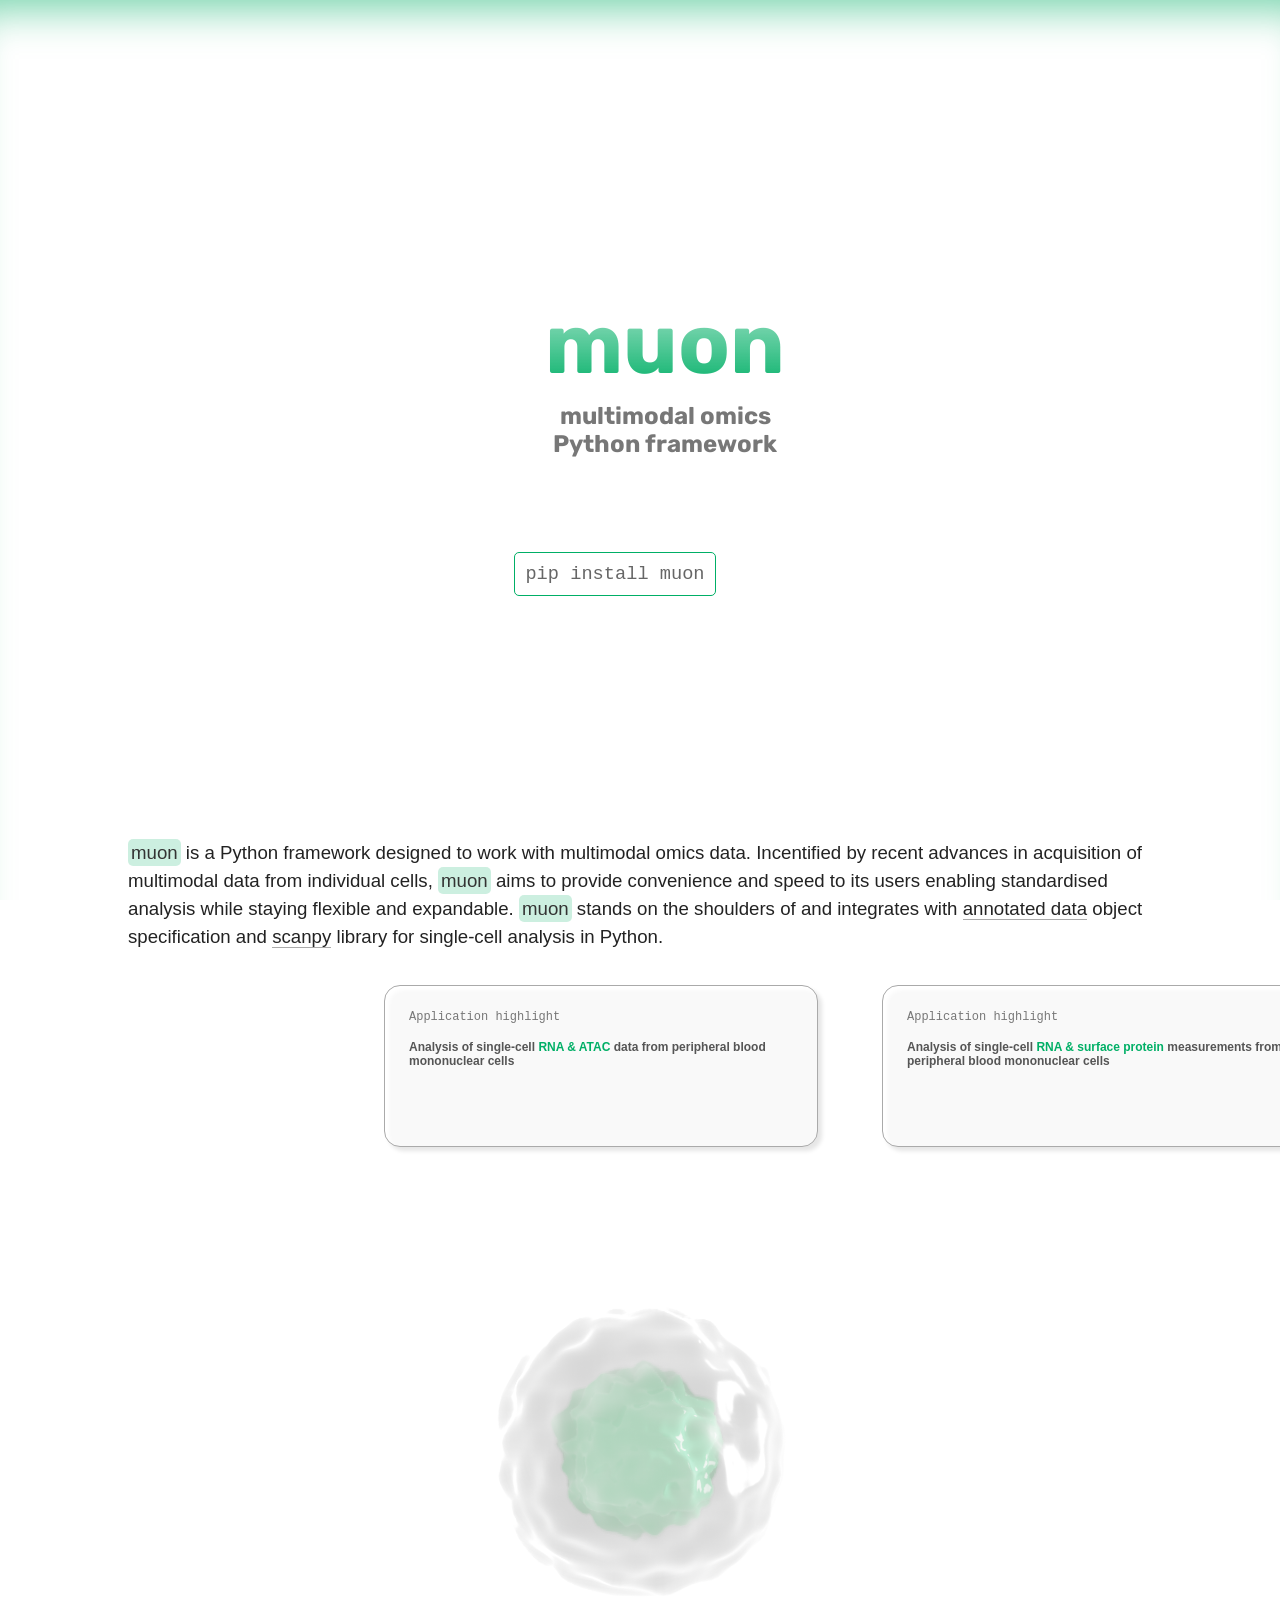
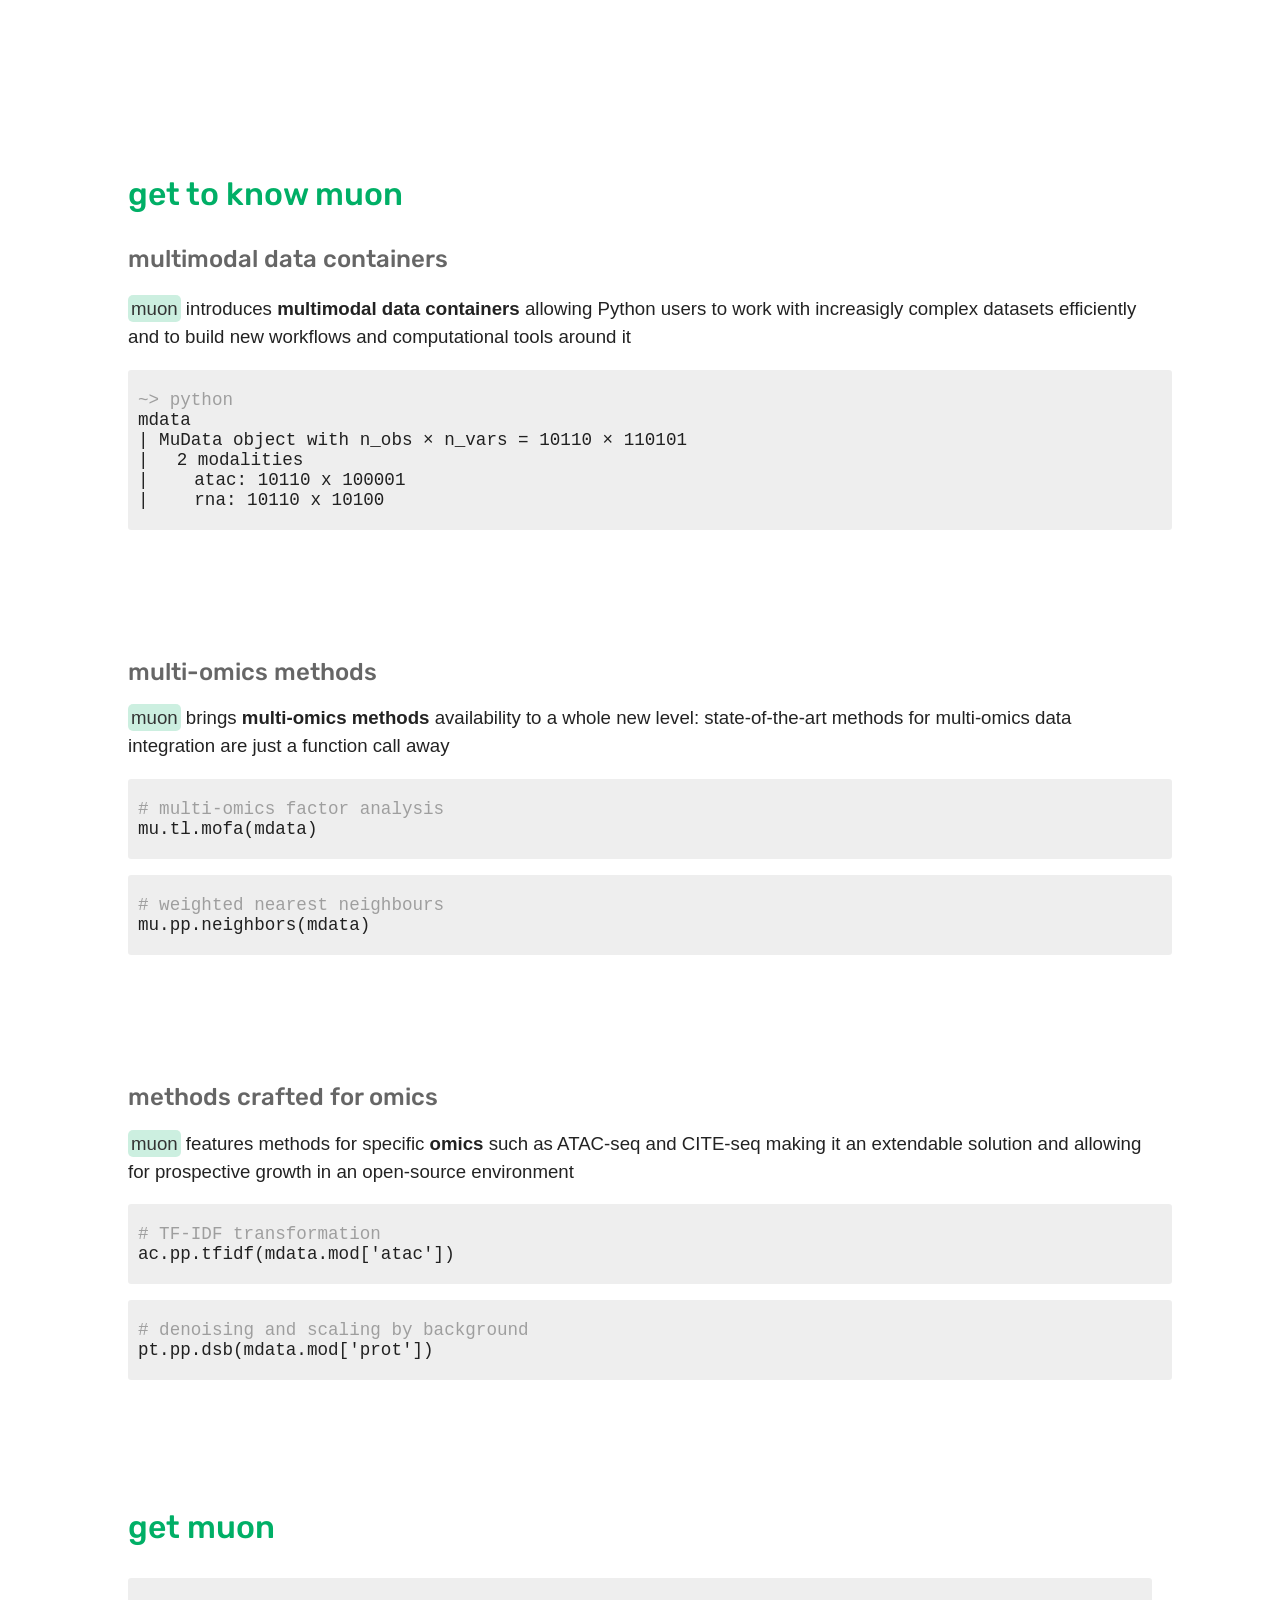
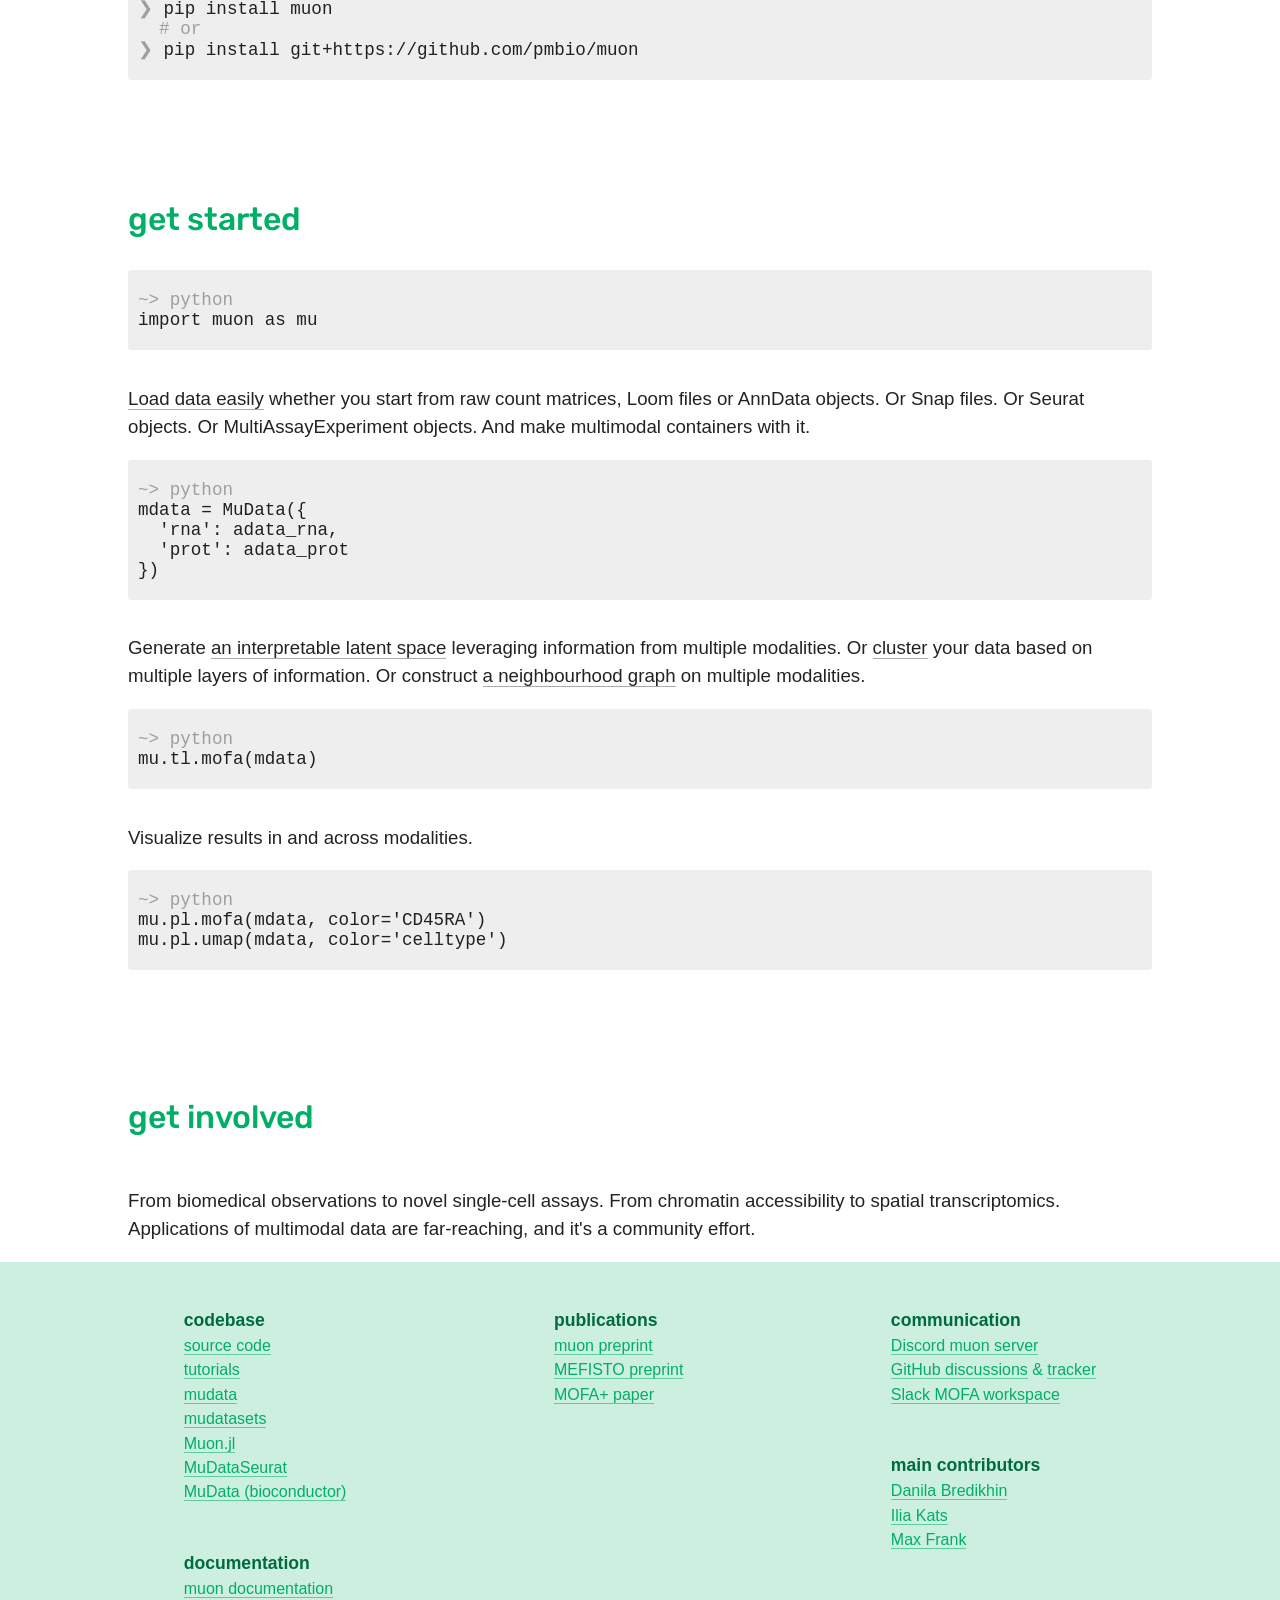
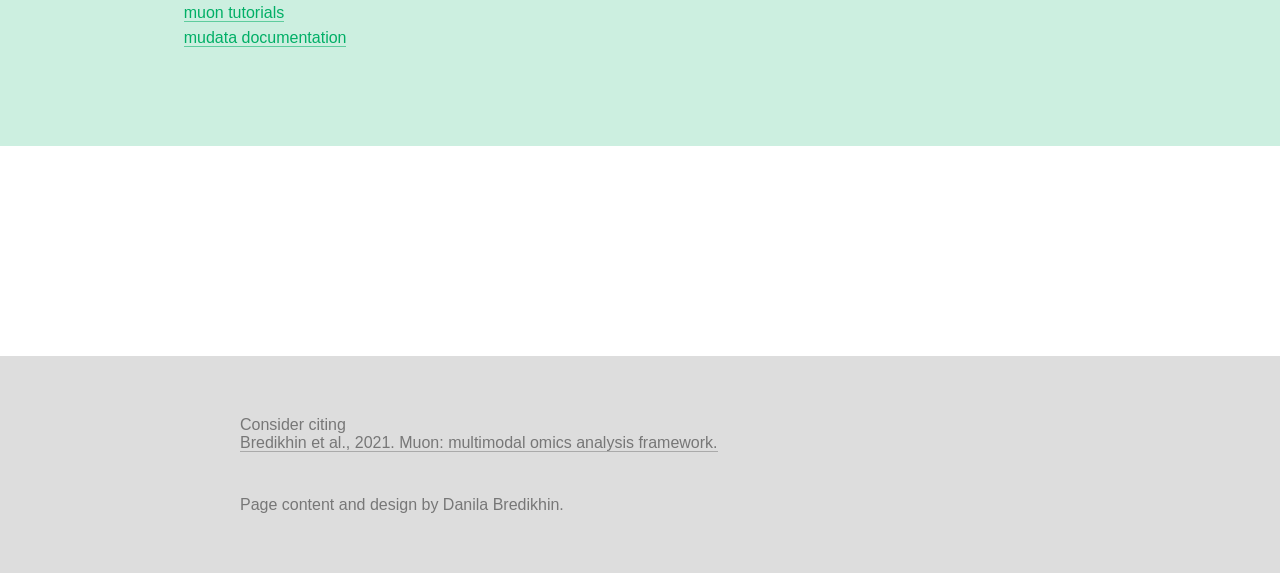
==== projects/muon/index.html @ 5a71223e "Add mudatasets" ====
<!DOCTYPE html>
<html>
  <head>
    <title>muon</title>
    <link rel="stylesheet" type="text/css" href="styles.css">
    <link href="https://fonts.googleapis.com/css?family=Nunito" rel="stylesheet">
    <link href="https://fonts.googleapis.com/css?family=Quattrocento+Sans" rel="stylesheet">
    <script src="https://d3js.org/d3.v5.min.js"></script>
    <script src="main.js" defer></script>
  </head>
  <body>
    <div id="wrapper">
      <div id="content_cover">
        <div id="cover">
          <div id="cover_content">
            <!-- <img id="header" style="max-height: 500px;" src="header.svg"/> -->
            <!-- <svg id="header_svg" width="1000px">
                <g transform="matrix(1,0,0,1,-90,-1582)">
                    <g transform="matrix(1,0,0,1,128.18,-192.552)">
                        <g id="header-img-only" serif:id="header img only">
                        </g>
                    </g>
                    <g transform="matrix(1,0,0,1,-105.735,282.471)">
                        <g id="header-with-text" serif:id="header with text">
                        </g>
                    </g>
                    <g id="header-with-text-and-grid" serif:id="header with text and grid" transform="matrix(1,0,0,1,12.2121,516.299)">
                        <g id="isometric-grid" serif:id="isometric grid" transform="matrix(1,0,0,1,-41.8201,-517.7)">
                            <g transform="matrix(1,-0,-0,1,119.608,1583.4)">
                                <use xlink:href="#_Image1" x="246" y="0" width="279px" height="65.637px" transform="matrix(1,0,0,0.994497,0,0)"/>
                            </g>
                        </g>
                    </g>
                    <g id="header-text-grid-no-bg" serif:id="header text grid no bg" transform="matrix(1,0,0,1,12.2121,1019.45)">
                        <g id="isometric-grid1" serif:id="isometric grid" transform="matrix(1,0,0,1,-20.096,-516.547)">
                            <g transform="matrix(1,-0,-0,1,97.8839,1079.1)">
                                <use xlink:href="#_Image2" x="58" y="41" width="581px" height="309px"/>
                            </g>
                        </g>
                        <g transform="matrix(1,-0,-0,1,77.7879,562.554)">
                            <use xlink:href="#_Image3" x="671.71" y="140.505" width="177.781px" height="38.111px" transform="matrix(0.998769,0,0,0.977206,0,0)"/>
                        </g>
                        <g transform="matrix(0.490252,0,0,0.490252,497.108,426.443)">
                            <text x="508.837px" y="716.51px" style="font-family:'Rubik-Regular', 'Rubik';font-size:57.25px;fill:rgb(119,119,119);">multimodal omics</text>
                            <text x="508.837px" y="773.76px" style="font-family:'Rubik-Regular', 'Rubik';font-size:57.25px;fill:rgb(119,119,119);">Python <tspan x="714.25px 736.12px 757.188px " y="773.76px 773.76px 773.76px ">fra</tspan>me<tspan x="870.715px 915.713px " y="773.76px 773.76px ">wo</tspan>rk</text>
                        </g>
                        <g transform="matrix(1,0,0,1,-125.829,-1.93926)">
                            <g>
                                <g transform="matrix(1,0,0,1,42.337,285.635)">
                                    <g opacity="0.75">
                                        <g transform="matrix(1,0,0,1,128.12,63.8235)">
                                            <path d="M383.953,448.317L447.927,416.219L512.036,448.255L448.077,480.12" style="fill:rgb(176,176,176);"/>
                                        </g>
                                        <g transform="matrix(1,0,0,1,-0.216303,-0.344785)">
                                            <path d="M383.953,448.317L447.927,416.219L512.036,448.255L448.077,480.12" style="fill:rgb(176,176,176);"/>
                                        </g>
                                        <g transform="matrix(1,0,0,1,-0.0735377,63.8305)">
                                            <path d="M383.953,448.317L447.927,416.219L512.036,448.255L448.077,480.12" style="fill:rgb(176,176,176);"/>
                                        </g>
                                        <g transform="matrix(1,0,0,1,127.978,-0.351739)">
                                            <path d="M383.953,448.317L447.927,416.219L512.036,448.255L448.077,480.12" style="fill:rgb(176,176,176);"/>
                                        </g>
                                    </g>
                                </g>
                                <g transform="matrix(1,-0,-0,1,203.617,564.493)">
                                    <use xlink:href="#_Image4" x="349.929" y="61.348" width="26.053px" height="26.053px" transform="matrix(0.964929,0,0,0.964929,0,0)"/>
                                </g>
                            </g>
                            <g transform="matrix(1,-0,-0,1,203.617,564.493)">
                                <use xlink:href="#_Image5" x="359.946" y="196.797" width="18.028px" height="15.723px" transform="matrix(0.948825,0,0,0.982699,0,0)"/>
                            </g>
                        </g>
                    </g>
                </g>
            </svg> -->
            <div id="summary_left_right">
              <div id="summary_left">
                <svg id="header_svg" width="100px" height="200px">
                </svg>
              </div>
              <div id="summary_right">
                <div id="summary_title">
                  <h1>muon</h1>
                </div>
                <div id="summary_subtitle">
                  <h2>multimodal omics<br>Python framework</h2>
                </div>
              </div>
            </div>
            <!-- <div id="summary_text">
              <h1>muon</h1>
              <h2>multimodal omics<br>Python framework</h2>
            </div> -->
            <div class="action_buttons"> 
              <a href="#install" class="action_button"><span class="action_link">pip install muon</span></a>
              <a href="https://muon.readthedocs.io/en/latest/index.html" target="_blank" class="git"><span class="git_link">docs</span></a>
              <a href="https://muon-tutorials.readthedocs.io/en/latest/index.html" target="_blank" class="git"><span class="git_link">tutorials</span></a>
              <a href="https://github.com/pmbio/muon" target="_blank" class="git"><span class="git_link">github</span></a>
              <!-- <a href="#start" class="action_button"><span class="action_link">learn more</span></a> -->
              <!--, <a href="https://biorxiv.org" target="_blank" class="ppr">Paper</a>, -->
              <!--<a href="https://twitter.com/gtcaa/" target="_blank" class="twt">Twitter thread</a>-->
            </div>
          </div>
        </div>
        <div id="content">
          <div class="content_page">
            <div id="start">
              <p><span class="muon">muon</span> is a Python framework designed to work with multimodal omics data. Incentified by recent advances in acquisition of multimodal data from individual cells, <span class="muon">muon</span> aims to provide convenience and speed to its users enabling standardised analysis while staying flexible and expandable. <span class="muon">muon</span> stands on the shoulders of and integrates with <a href="https://github.com/theislab/anndata" target="_blank">annotated&nbsp;data</a> object specification and <a href="https://github.com/theislab/scanpy" target="_blank">scanpy</a> library for single-cell analysis in Python.</p>
            </div>
          </div>


          <div id="showcase">
            <div class="showcase_element">
              <a href="https://github.com/pmbio/muon-tutorials/tree/master/single-cell-rna-atac/pbmc10k" target="_blank"><span class="clickable"></span></a>
              <h4>Application highlight</h4>Analysis of single&#8209;cell <span class="highlight">RNA&nbsp;&&nbsp;ATAC</span> data from peripheral blood mononuclear cells</div>
            <div class="showcase_element showcase_element">
              <!-- <a href="https://www.nature.com/articles/nmeth.4380" target="_blank"><span class="clickable"></span></a> 
              <h4>Potential application</h4>Analysis of single&#8209;cell <span class="highlight">RNA&nbsp;&&nbsp;surface protein</span> measurements from cord blood mononuclear cells -->
              <a href="https://github.com/pmbio/muon-tutorials/tree/master/cite-seq/" target="_blank"><span class="clickable"></span></a>
              <h4>Application highlight</h4>Analysis of single&#8209;cell <span class="highlight">RNA&nbsp;&&nbsp;surface protein</span> measurements from peripheral blood mononuclear cells
            </div>
	    <div class="showcase_element showcase_element_tbd">
              <a href="https://elifesciences.org/articles/63632" target="_blank"><span class="clickable"></span></a>
              <h4>Potential application</h4>Analysis of trimodal single&#8209;cell data – <span class="highlight">RNA, ATAC, epitopes</span> – from peripheral blood mononuclear cells
            </div>
            <div class="showcase_element showcase_element_tbd">
              <a href="https://www.nature.com/articles/s41467-018-03149-4" target="_blank"><span class="clickable"></span></a>
              <h4>Potential application</h4>Analysis of single&#8209;cell <span class="highlight">scNMT-seq</span> data
            </div>
            <div class="showcase_element showcase_element_tbd">
              <a href="https://www.cell.com/cell/pdf/S0092-8674(20)30809-6.pdf" target="_blank"><span class="clickable"></span></a>
              <h4>Potential application</h4>Analysis of single&#8209;cell <span class="highlight">RNA&nbsp;&&nbsp;intracellular protein activity</span> from peripheral blood mononuclear cells
            </div>
            <div class="showcase_element showcase_element_tbd">
              <a href="https://science.sciencemag.org/content/367/6476/eaay1645" target="_blank"><span class="clickable"></span></a>
              <h4>Potential application</h4>Analysis of <span class="highlight">RNA&nbsp;&&nbsp;ATAC</span> data from human stem cell&#8209;derived 3D forebrain organoids
            </div>
          </div>

          <div class="content_page">
            <div id="concept">
              <img id="cell_render" src="cell_render.png"/>
              <!-- <img id="cube_render" src="cube_render.png"/> -->
            </div>
          </div>

          <div class="content_page">
            <h1>get to know muon</h1>
            <h2 class="h2_first">multimodal data containers</h2>
            <div class="content_block">
              <div class="content_img" id="img_mudata">
                <img src="img/mudata.png"/>
              </div>
              <div class="content_text">
                <div>
                  <p><span class="muon">muon</span> introduces <b>multimodal data containers</b> allowing Python users to work with increasigly complex datasets efficiently and to build new workflows and computational tools around it</p>
                </div>
                <code>
                  <span class="code_header">~> python<br></span>
                  mdata<br>
                  | MuData object with n_obs &times; n_vars = 10110 &times; 110101<br>
                  | &emsp;2 modalities<br>
                  | &emsp;&emsp;atac: 10110 x 100001<br>
                  | &emsp;&emsp;rna:  10110 x 10100<br>
                </code>
                <div class="content_text_br"></div>
              </div>
            </div>

            <div class="content_block">
              <div class="content_img" id="img_multimodal">
                <img src="img/multimodal.png"/>
              </div>
              <div class="content_text">
                <h2>multi-omics methods</h2>
                <div>
                  <p><span class="muon">muon</span> brings <b>multi-omics methods</b> availability to a whole new level: state-of-the-art methods for multi-omics data integration are just a function call away</p>
                </div>
                <code>
                  <span class="code_header"># multi-omics factor analysis<br></span>
                  mu.tl.mofa(mdata)
                </code>
                <code>
                  <span class="code_header"># weighted nearest neighbours<br></span>
                  mu.pp.neighbors(mdata)
                </code>
                <div class="content_text_br"></div>
              </div>
            </div>

            <div class="content_block">
              <div class="content_img" id="img_unimodal">
                <img src="img/unimodal.png"/>
              </div>
              <div class="content_text">
                <h2>methods crafted for omics</h2>
                <div>
                  <p><span class="muon">muon</span> features methods for specific <b>omics</b> such as ATAC-seq and CITE-seq making it an extendable solution and allowing for prospective growth in an open-source environment</p>
                </div>
                <code>
                  <span class="code_header"># TF-IDF transformation<br></span>
                  ac.pp.tfidf(mdata.mod['atac'])
                </code>
                <code>
                  <span class="code_header"># denoising and scaling by background<br></span>
                  pt.pp.dsb(mdata.mod['prot'])
                </code>
                <div class="content_text_br"></div>
              </div>
            </div>
          </div>

          <div id="install" class="content_page">
            <h1>Get muon</h1>
            <code>
              <span class="code_header">&#10095; </span>
              pip install muon
              <span class="code_header"><br>&nbsp;&nbsp;# or<br></span>
              <span class="code_header">&#10095; </span>
              pip install git+https://github.com/pmbio/muon
            </code>
            <br/><br/><br/><br/>

            <h1>Get started</h1>
            <code>
              <span class="code_header">~> python<br></span>
              import muon as mu
            </code>
            <div>
              <p><a href="https://muon.readthedocs.io/en/latest/io/input.html" target="_blank">Load data easily</a> whether you start from raw count matrices, Loom files or AnnData objects. Or Snap files. Or Seurat objects. Or MultiAssayExperiment objects. And make multimodal containers with it.</p>
            </div>
            <code>
              <span class="code_header">~> python<br></span>
              mdata = MuData({<br>
              &nbsp;&nbsp;'rna': adata_rna,<br>
              &nbsp;&nbsp;'prot': adata_prot<br>
              })
            </code>
            <div>
              <p>Generate <a href="https://muon.readthedocs.io/en/latest/omics/multi.html#multi-omics-factor-analysis" target="_blank">an interpretable latent space</a> leveraging information from multiple modalities. Or <a href="https://muon.readthedocs.io/en/latest/omics/multi.html#multiplex-clustering" target="_blank">cluster</a> your data based on multiple layers of information. Or construct <a href="https://muon.readthedocs.io/en/latest/omics/multi.html#weighted-nearest-neighbours" target="_blank">a neighbourhood graph</a> on multiple modalities.</p>
            </div>
            <code>
              <span class="code_header">~> python<br></span>
              mu.tl.mofa(mdata)
            </code>
            <div>
              <p>Visualize results in and across modalities.</p>
            </div>
            <code>
              <span class="code_header">~> python<br></span>
              mu.pl.mofa(mdata, color='CD45RA')<br>
              mu.pl.umap(mdata, color='celltype')
            </code>
            <div class="content_page_br"></div>
          </div>

          <div id="engage" class="content_page">
            <!-- <h1>Engage with the community</h1> -->
            <h1>get involved</h1>
            <div>
              <p>From biomedical observations to novel single-cell assays. From chromatin accessibility to spatial transcriptomics. Applications of multimodal data are far-reaching, and it's a community effort.</p>
            </div>
          </div>

          <div class="content_page_wide">
            <div id="green_canvas">
              <div id="canvas_wrapper">
                <div class="canvas_column">
                  <div>
                    <span>codebase</span>
                    <ul>
                      <li><a href="https://github.com/pmbio/muon" target="_blank">source code</a></li>
                      <li><a href="https://github.com/pmbio/muon-tutorials" target="_blank">tutorials</a></li>
		      <li><a href="https://github.com/pmbio/mudata" target="_blank">mudata</a></li>
		      <li><a href="https://github.com/pmbio/mudatasets" target="_blank">mudatasets</a></li>
                      <li><a href="https://github.com/pmbio/Muon.jl" target="_blank">Muon.jl</a></li>
                      <li><a href="https://github.com/pmbio/MuDataSeurat" target="_blank">MuDataSeurat</a></li>
                      <li><a href="https://github.com/pmbio/MuDataMAE" target="_blank">MuData (bioconductor)</a></li>
                    </ul>
                  </div>
                  <div>
                    <span>documentation</span>
                    <ul>
                      <li><a href="https://muon.readthedocs.io/en/latest/index.html" target="_blank">muon documentation</a></li>
                      <li><a href="https://muon-tutorials.readthedocs.io/en/latest/index.html" target="_blank">muon tutorials</a></li>
                      <li><a href="https://mudata.readthedocs.io/en/latest/index.html" target="_blank">mudata documentation</a></li>
                    </ul>
                  </div>
                </div>
                <div class="canvas_column">
                  <div>
                    <span>publications</span>
                    <ul>

                      <li><a href="https://www.biorxiv.org/content/10.1101/2021.06.01.445670" target="_blank">muon preprint</a></li>
                      <li><a href="https://www.biorxiv.org/content/10.1101/2020.11.03.366674v1" target="_blank">MEFISTO preprint</a></li>
                      <li><a href="https://genomebiology.biomedcentral.com/articles/10.1186/s13059-020-02015-1" target="_blank">MOFA+ paper</a></li>
                    </ul>
                  </div>
                </div>
                <div class="canvas_column">
                  <div>
                    <span>communication</span>
                    <ul>
                      <li><a href="https://discord.gg/MMsgDhnSwQ" target="_blank">Discord muon server</a></li>
		      <li><a href="https://github.com/pmbio/muon/discussions" target="_blank">GitHub discussions</a> & <a href="https://github.com/pmbio/muon/issues" target="_blank">tracker</a></li>
                      <li><a href="https://join.slack.com/t/mofahelp/shared_invite/enQtMjcxNzM3OTE3NjcxLWNhZmM1MDRlMTZjZWRmYWJjMGFmMDkzNDBmMDhjYmJmMzdlYzU4Y2EzYTI1OGExNzM2MmUwMzJkZmVjNDkxNGI" target="_blank">Slack MOFA workspace</a></li>
                    </ul>
                  </div>
                  <div>
                    <span>main contributors</span>
                    <ul>
                      <li><a href="https://github.com/gtca" target="_blank">Danila Bredikhin</a></li>
                      <li><a href="https://github.com/ilia-kats" target="_blank">Ilia Kats</a></li>
                      <li><a href="https://github.com/mffrank" target="_blank">Max Frank</a></li>
                    </ul>
                  </div>
                </div>
              </div>
            </div>
          </div>
        </div>
      </div>
    </div>
    <footer>
      <div id="footer_content">
        <div>
          <p>Consider citing<br/><a href="https://www.biorxiv.org/content/10.1101/2021.06.01.445670">Bredikhin et al., 2021. Muon: multimodal omics analysis framework.</a></p>
        </div>
        <div>
          <p>Page content and design by Danila Bredikhin.</p>
        </div>
      </div>
    </footer>

    <script>
      svg = d3.select("#header_svg");

      // Define the gradient
      var gradient = svg.append("svg:defs")
          .append("svg:linearGradient")
          .attr("id", "gradient")
          .attr("x1", "20%")
          .attr("y1", "0%")
          .attr("x2", "80%")
          .attr("y2", "100%")
          .attr("spreadMethod", "pad");

      // Define the gradient colors
      gradient.append("svg:stop")
          .attr("offset", "0%")
          .attr("stop-color", "#0BFF27")
          .attr("stop-opacity", 0.9);

      gradient.append("svg:stop")
          .attr("offset", "75%")
          .attr("stop-color", "#01FE9E")
          .attr("stop-opacity", 1);

      gradient.append("svg:stop")
          .attr("offset", "100%")
          .attr("stop-color", "#00CD80")
          .attr("stop-opacity", 1);

      var defs = svg.append("defs");
      var filter = defs.append("filter")
                         .attr("id", "blur")
                         .attr("y", "-50%")
                         .attr("height", "200%")
                       .append("feGaussianBlur")
                         .attr("stdDeviation", 1.5);

      var circle = svg.append("circle")
                      .attr("cx", 50)
                      .attr("cy", 30)
                      .attr("r", 15)
                      .attr('fill', 'url(#gradient)');

      var shadow = svg.append("ellipse")
                      .attr("cx", 50)
                      .attr("cy", 180)
                      .attr("rx", 10)
                      .attr("ry", 5)
                      .style("opacity", .2)
                      .style("filter", "url(#blur)");
    

      function repeat() {
        shadow
          .transition()
            .duration(2500)
            .attr("rx", 8)
            .attr("ry", 3)
          .transition()
            .duration(4000)
            .attr("rx", 10)
            .attr("ry", 5);

        circle
          .transition()        
            .duration(2500)      
            .attr("cy", 50)  
          .transition()   
            .duration(4000)
            .attr("cy", 30)
          .on("end", repeat);
      };

      repeat();
    </script>

    <script>
      (function() {
  // Init
  var container = document.getElementById("concept"),
    inner = document.getElementById("cell_render");
    
      // Mouse
      var mouse = {
        _x: 0,
        _y: 0,
        x: 0,
        y: 0,
        updatePosition: function(event) {
          var e = event || window.event;
          this.x = e.clientX - this._x;
          this.y = (e.clientY - this._y) * ((e.clientY - this._y) < 0 ? -1 : 1);
        },
        setOrigin: function(e) {
          this._x = e.offsetLeft + Math.floor(e.offsetWidth / 2);
          this._y = 0 + Math.floor(e.offsetHeight / 2);
        },
        show: function() {
          return "(" + this.x + ", " + this.y + ")";
        }
      };

      // Track the mouse position relative to the center of the container.
      mouse.setOrigin(container);

      //----------------------------------------------------

      var counter = 0;
      var refreshRate = 10;
      var isTimeToUpdate = function() {
        return counter++ % refreshRate === 0;
      };

      //----------------------------------------------------

      var onMouseEnterHandler = function(event) {
        update(event);
      };

      var onMouseLeaveHandler = function() {
        inner.style = "";
      };

      var onMouseMoveHandler = function(event) {
        if (isTimeToUpdate()) {
          update(event);
        }
      };

      //----------------------------------------------------

      var update = function(event) {
        mouse.updatePosition(event);
        updateTransformStyle(
          (mouse.y / inner.offsetHeight / 2).toFixed(2),
          (mouse.x / inner.offsetWidth / 2).toFixed(2)
        );
      };

      var updateTransformStyle = function(x, y) {
        var style = "rotateX(" + x + "deg) rotateY(" + y + "deg)";
        inner.style.transform = style;
        inner.style.webkitTransform = style;
        inner.style.mozTranform = style;
        inner.style.msTransform = style;
        inner.style.oTransform = style;
      };

      //--------------------------------------------------------

      container.onmousemove = onMouseMoveHandler;
      container.onmouseleave = onMouseLeaveHandler;
      container.onmouseenter = onMouseEnterHandler;
    })();
    </script>
  </body>
</html>
---- projects/muon/styles.css ----
@charset "UTF-8";
@import url("https://fonts.googleapis.com/css2?family=Rubik:wght@300&display=swap");
html, body {
  width: 100%;
  min-height: 100%;
  height: 100%;
  margin: 0;
  font-family: sans-serif;
  color: #000000DD;
  -webkit-font-smoothing: antialiased;
  scroll-behavior: smooth;
  -webkit-scroll-behavior: smooth;
}
html ::selection, body ::selection {
  background: #00AF6688;
}
html ::-moz-selection, body ::-moz-selection {
  background: #00AF6688;
}
html .muon, body .muon {
  background-color: #00AF6633;
  border-radius: 5px;
  padding: 3px;
  color: #333333;
}
html .muon:hover, body .muon:hover {
  background-color: #00AF6655;
}
html #wrapper, body #wrapper {
  width: 100%;
  min-height: 100%;
}
html #wrapper #content_cover, body #wrapper #content_cover {
  display: flex;
  flex-direction: column;
  width: 100%;
  min-height: 100%;
}
html #wrapper #content_cover #cover, body #wrapper #content_cover #cover {
  display: flex;
  flex-direction: row;
  align-self: center;
  justify-content: center;
  width: 100%;
  height: 100vh;
  background-color: white;
  box-shadow: inset 0 40px 40px -30px #00AF6688;
}
html #wrapper #content_cover #cover #cover_content, body #wrapper #content_cover #cover #cover_content {
  width: 50%;
  height: 50%;
  align-self: center;
  display: flex;
  flex-direction: column;
  justify-content: center;
  align-items: center;
  padding: 10px;
  margin-left: -50px;
  -webkit-font-smoothing: antialiased;
  -moz-osx-font-smoothing: grayscale;
}
@media only screen and (max-width: 1300px) {
  html #wrapper #content_cover #cover #cover_content, body #wrapper #content_cover #cover #cover_content {
    height: 50%;
  }
}
@media only screen and (max-width: 800px) {
  html #wrapper #content_cover #cover #cover_content, body #wrapper #content_cover #cover #cover_content {
    height: 100%;
  }
}
@media only screen and (max-width: 800px) {
  html #wrapper #content_cover #cover #cover_content, body #wrapper #content_cover #cover #cover_content {
    margin: 10px;
    padding-right: 50px;
  }
}
html #wrapper #content_cover #cover #cover_content div, body #wrapper #content_cover #cover #cover_content div {
  padding: 20px 0;
  margin: 0;
}
html #wrapper #content_cover #cover #cover_content #summary_left_right, body #wrapper #content_cover #cover #cover_content #summary_left_right {
  padding: 0;
  display: flex;
  flex-direction: row;
  width: 50%;
  justify-content: center;
  margin-bottom: 3rem;
}
html #wrapper #content_cover #cover #cover_content #summary_left_right #summary_left, body #wrapper #content_cover #cover #cover_content #summary_left_right #summary_left {
  display: flex;
  padding: 0;
  align-self: center;
  justify-content: center;
  width: auto;
}
html #wrapper #content_cover #cover #cover_content #summary_left_right #summary_right, body #wrapper #content_cover #cover #cover_content #summary_left_right #summary_right {
  padding: 0 10%;
  width: auto;
  align-self: center;
  justify-content: center;
}
html #wrapper #content_cover #cover #cover_content #summary_left_right #summary_right #summary_title, body #wrapper #content_cover #cover #cover_content #summary_left_right #summary_right #summary_title {
  text-align: center;
  padding: 0;
  margin-bottom: 0.5rem;
}
html #wrapper #content_cover #cover #cover_content #summary_left_right #summary_right #summary_title h1, body #wrapper #content_cover #cover #cover_content #summary_left_right #summary_right #summary_title h1 {
  background: linear-gradient(to top, #00AF66, #00AF6688);
  background: -webkit-linear-gradient(#00AF6655, #00AF66FF);
  -webkit-background-clip: text;
  -webkit-text-fill-color: transparent;
  font-family: "Rubik", sans-serif;
  font-size: 64pt;
  margin: 0;
}
html #wrapper #content_cover #cover #cover_content #summary_left_right #summary_right #summary_subtitle, body #wrapper #content_cover #cover #cover_content #summary_left_right #summary_right #summary_subtitle {
  text-align: center;
  padding: 0;
  margin-bottom: 0.5rem;
}
html #wrapper #content_cover #cover #cover_content #summary_left_right #summary_right #summary_subtitle h2, body #wrapper #content_cover #cover #cover_content #summary_left_right #summary_right #summary_subtitle h2 {
  font-family: "Rubik", sans-serif;
  font-size: 18pt;
  color: #777777;
  margin: 0;
}
html #wrapper #content_cover #cover #cover_content #summary_text, body #wrapper #content_cover #cover #cover_content #summary_text {
  color: #000000aa;
  font-family: "Rubik", sans-serif;
  text-align: center;
}
html #wrapper #content_cover #cover #cover_content #summary_text h1, body #wrapper #content_cover #cover #cover_content #summary_text h1 {
  font-size: 42pt;
  background: -webkit-linear-gradient(#00AF6655, #00AF66FF);
  -webkit-background-clip: text;
  -webkit-text-fill-color: transparent;
  margin: 0;
  margin-bottom: 0.5rem;
}
html #wrapper #content_cover #cover #cover_content #summary_text h2, body #wrapper #content_cover #cover #cover_content #summary_text h2 {
  font-size: 14pt;
  color: #777777;
  margin: 0;
  margin-bottom: 0.5rem;
}
html #wrapper #content_cover #cover #cover_content .action_buttons, body #wrapper #content_cover #cover #cover_content .action_buttons {
  font-size: 14pt;
  text-decoration: none;
  color: #000000aa;
}
@media only screen and (max-width: 1300px) {
  html #wrapper #content_cover #cover #cover_content .action_buttons a, body #wrapper #content_cover #cover #cover_content .action_buttons a {
    display: block;
    padding: 1rem 0;
    margin: auto;
  }
  html #wrapper #content_cover #cover #cover_content .action_buttons .git, body #wrapper #content_cover #cover #cover_content .action_buttons .git {
    display: none;
  }
}
html #wrapper #content_cover #cover #cover_content .action_buttons a:hover, html #wrapper #content_cover #cover #cover_content .action_buttons a:visited, html #wrapper #content_cover #cover #cover_content .action_buttons a:link, html #wrapper #content_cover #cover #cover_content .action_buttons a:active, body #wrapper #content_cover #cover #cover_content .action_buttons a:hover, body #wrapper #content_cover #cover #cover_content .action_buttons a:visited, body #wrapper #content_cover #cover #cover_content .action_buttons a:link, body #wrapper #content_cover #cover #cover_content .action_buttons a:active {
  text-decoration: none;
  color: #00000077;
}
html #wrapper #content_cover #cover #cover_content .action_buttons a, body #wrapper #content_cover #cover #cover_content .action_buttons a {
  margin: 0 10px;
  color: #00000099;
  font-family: "Fira Sans", monospace, sans-serif;
  font-size: 14pt;
}
html #wrapper #content_cover #cover #cover_content .action_buttons a:hover, body #wrapper #content_cover #cover #cover_content .action_buttons a:hover {
  color: grey;
}
html #wrapper #content_cover #cover #cover_content .action_buttons .git_link, body #wrapper #content_cover #cover #cover_content .action_buttons .git_link {
  background-color: #00000011;
  border-radius: 5px;
  padding: 10px;
}
html #wrapper #content_cover #cover #cover_content .action_buttons .git_link:hover, body #wrapper #content_cover #cover #cover_content .action_buttons .git_link:hover {
  background-color: #00000099;
}
html #wrapper #content_cover #cover #cover_content .action_buttons .git:hover, body #wrapper #content_cover #cover #cover_content .action_buttons .git:hover {
  color: white;
  text-shadow: none;
}
html #wrapper #content_cover #cover #cover_content .action_buttons .action_link, body #wrapper #content_cover #cover #cover_content .action_buttons .action_link {
  font-family: "Fira Sans", monospace, sans-serif;
  font-size: 14pt;
  border-radius: 5px;
  padding: 10px;
  border-style: solid;
  border-width: 1px;
  border-color: #00AF66;
  color: #00000099;
}
html #wrapper #content_cover #cover #cover_content .action_buttons .action_link:hover, body #wrapper #content_cover #cover #cover_content .action_buttons .action_link:hover {
  background-color: #00AF66;
  color: white;
}
html #wrapper #content_cover #content, body #wrapper #content_cover #content {
  display: flex;
  flex-direction: column;
  align-self: center;
  justify-content: center;
  width: 100%;
  height: 100%;
  margin-top: -5rem;
}
html #wrapper #content_cover #content .content_page, body #wrapper #content_cover #content .content_page {
  display: flex;
  flex-direction: column;
  align-self: center;
  justify-content: center;
  padding-left: 30%;
  padding-right: 30%;
}
@media only screen and (max-width: 1300px) {
  html #wrapper #content_cover #content .content_page, body #wrapper #content_cover #content .content_page {
    padding: 0 10%;
  }
}
html #wrapper #content_cover #content .content_page .content_block, body #wrapper #content_cover #content .content_page .content_block {
  display: flex;
  flex-direction: row;
}
html #wrapper #content_cover #content .content_page .content_block .content_img, body #wrapper #content_cover #content .content_page .content_block .content_img {
  width: 100%;
  max-width: 20rem;
  display: flex;
  flex-direction: row;
  justify-content: flex-end;
  z-index: 1;
  transition: all 1.5s ease;
  left: 10rem;
  position: absolute;
  opacity: 0;
}
@media screen and (max-width: 1600px) {
  html #wrapper #content_cover #content .content_page .content_block .content_img, body #wrapper #content_cover #content .content_page .content_block .content_img {
    opacity: 0 !important;
  }
}
html #wrapper #content_cover #content .content_page .content_block .content_img img, body #wrapper #content_cover #content .content_page .content_block .content_img img {
  transition: all 1s ease;
}
html #wrapper #content_cover #content .content_page .content_block .content_img:hover img:hover, body #wrapper #content_cover #content .content_page .content_block .content_img:hover img:hover {
  transform: translateY(-0.5rem);
}
html #wrapper #content_cover #content .content_page .content_block .content_text, body #wrapper #content_cover #content .content_page .content_block .content_text {
  z-index: 100;
}
html #wrapper #content_cover #content .content_page .content_block .content_text code, body #wrapper #content_cover #content .content_page .content_block .content_text code {
  display: block;
  width: 100%;
}
html #wrapper #content_cover #content .content_page .content_block .content_text .content_text_br, body #wrapper #content_cover #content .content_page .content_block .content_text .content_text_br {
  height: 5rem;
}
html #wrapper #content_cover #content .content_page .content_page_br, body #wrapper #content_cover #content .content_page .content_page_br {
  height: 5rem;
}
@media only screen and (max-width: 1300px) {
  html #wrapper #content_cover #content .content_page, html #wrapper #content_cover #content .content_page .content_text, body #wrapper #content_cover #content .content_page, body #wrapper #content_cover #content .content_page .content_text {
    min-width: 80%;
  }
}
html #wrapper #content_cover #content .content_page h1, html #wrapper #content_cover #content .content_page .content_text h1, body #wrapper #content_cover #content .content_page h1, body #wrapper #content_cover #content .content_page .content_text h1 {
  font-size: 24pt;
  font-weight: 500;
  font-family: "Rubik", sans-serif;
  color: #00AF66;
  padding: 0;
  margin: 2rem 0;
  text-transform: lowercase;
}
html #wrapper #content_cover #content .content_page h2, html #wrapper #content_cover #content .content_page .content_text h2, body #wrapper #content_cover #content .content_page h2, body #wrapper #content_cover #content .content_page .content_text h2 {
  font-size: 18pt;
  font-weight: 500;
  font-family: "Rubik", sans-serif;
  color: #00000099;
  padding: 0;
  margin: 2rem 0 0.2rem 0;
  text-transform: lowercase;
}
html #wrapper #content_cover #content .content_page h2.h2_first, html #wrapper #content_cover #content .content_page .content_text h2.h2_first, body #wrapper #content_cover #content .content_page h2.h2_first, body #wrapper #content_cover #content .content_page .content_text h2.h2_first {
  margin-top: 0;
}
html #wrapper #content_cover #content .content_page code, html #wrapper #content_cover #content .content_page .content_text code, body #wrapper #content_cover #content .content_page code, body #wrapper #content_cover #content .content_page .content_text code {
  background-color: #00000011;
  padding: 20px 10px;
  font-size: 1.1rem;
  font-smooth: always;
  -webkit-font-smoothing: antialiased;
  border-radius: 3px;
  margin-bottom: 1rem;
}
html #wrapper #content_cover #content .content_page code .code_header, html #wrapper #content_cover #content .content_page .content_text code .code_header, body #wrapper #content_cover #content .content_page code .code_header, body #wrapper #content_cover #content .content_page .content_text code .code_header {
  color: #00000055;
  user-select: none;
}
html #wrapper #content_cover #content .content_page img, html #wrapper #content_cover #content .content_page .content_text img, body #wrapper #content_cover #content .content_page img, body #wrapper #content_cover #content .content_page .content_text img {
  object-fit: contain;
  width: 100%;
  height: auto;
}
html #wrapper #content_cover #content .content_page div > p, html #wrapper #content_cover #content .content_page .content_text div > p, body #wrapper #content_cover #content .content_page div > p, body #wrapper #content_cover #content .content_page .content_text div > p {
  color: #000000DD;
  font-size: 14pt;
  font-weight: 100;
  line-height: 1.5em;
}
html #wrapper #content_cover #content .content_page a, html #wrapper #content_cover #content .content_page .content_text a, body #wrapper #content_cover #content .content_page a, body #wrapper #content_cover #content .content_page .content_text a {
  text-decoration: none;
  border-bottom: 1px solid #AAAAAA;
  color: inherit;
  transition: border 500ms, color 500ms;
}
html #wrapper #content_cover #content .content_page a:hover, html #wrapper #content_cover #content .content_page .content_text a:hover, body #wrapper #content_cover #content .content_page a:hover, body #wrapper #content_cover #content .content_page .content_text a:hover {
  border-bottom: 1px solid black;
  color: black;
}
html #wrapper #content_cover #content #get_started, body #wrapper #content_cover #content #get_started {
  padding: 50px 0;
}
html #wrapper #content_cover #content #showcase, body #wrapper #content_cover #content #showcase {
  width: 100%;
  display: flex;
  flex-direction: row;
  overflow-x: scroll;
  align-self: center;
  font-size: 16pt;
  color: #333333;
  cursor: grab;
}
html #wrapper #content_cover #content #showcase .showcase_element, body #wrapper #content_cover #content #showcase .showcase_element {
  font-family: sans-serif;
  font-weight: 800;
  color: #555555;
  line-height: 1.6rem;
  justify-content: center;
  z-index: 1;
  min-width: 15rem;
  min-height: 7rem;
  border: 1px solid #AAAAAA;
  margin: 1rem 2rem;
  padding: 1.5rem;
  border-radius: 1rem;
  background-color: #F9F9F9;
  box-shadow: 4px 4px 4px 0 rgba(0, 0, 0, 0.1), inset 4px 4px 4px 0 white;
  transition: transform 250ms, shadow 250ms;
  position: relative;
}
html #wrapper #content_cover #content #showcase .showcase_element:first-child, body #wrapper #content_cover #content #showcase .showcase_element:first-child {
  margin-left: 30%;
}
html #wrapper #content_cover #content #showcase .showcase_element:hover, body #wrapper #content_cover #content #showcase .showcase_element:hover {
  box-shadow: 6px 6px 6px 0 rgba(0, 0, 0, 0.1), inset 4px 4px 4px 0 rgba(255, 255, 255, 0.5);
  cursor: pointer;
  transform: translate(0, -0.25rem);
}
html #wrapper #content_cover #content #showcase .showcase_element h4, body #wrapper #content_cover #content #showcase .showcase_element h4 {
  font-family: monospace;
  font-weight: 100;
  font-size: 12pt;
  margin: 0;
  color: #777777;
}
html #wrapper #content_cover #content #showcase .showcase_element span.highlight, body #wrapper #content_cover #content #showcase .showcase_element span.highlight {
  color: #00AF66;
}
html #wrapper #content_cover #content #showcase .showcase_element a, body #wrapper #content_cover #content #showcase .showcase_element a {
  text-decoration: none;
  use-select: none;
  -webkit-user-drag: none;
}
html #wrapper #content_cover #content #showcase .showcase_element a:hover, html #wrapper #content_cover #content #showcase .showcase_element a:active, html #wrapper #content_cover #content #showcase .showcase_element a:visited, body #wrapper #content_cover #content #showcase .showcase_element a:hover, body #wrapper #content_cover #content #showcase .showcase_element a:active, body #wrapper #content_cover #content #showcase .showcase_element a:visited {
  color: inherit;
}
html #wrapper #content_cover #content #showcase .showcase_element a .clickable, body #wrapper #content_cover #content #showcase .showcase_element a .clickable {
  height: 100%;
  width: 100%;
  left: 0;
  top: 0;
  position: absolute;
  z-index: 2;
}
html #wrapper #content_cover #content #showcase .showcase_element.showcase_element_tbd, body #wrapper #content_cover #content #showcase .showcase_element.showcase_element_tbd {
  opacity: 0.5;
}
@media only screen and (max-width: 1300px) {
  html #wrapper #content_cover #content #showcase .showcase_element, body #wrapper #content_cover #content #showcase .showcase_element {
    min-width: 30%;
    font-size: 12px;
    line-height: 14px;
  }
  html #wrapper #content_cover #content #showcase .showcase_element h4, body #wrapper #content_cover #content #showcase .showcase_element h4 {
    font-size: 12px;
    padding-bottom: 1rem;
  }
}
html #wrapper #content_cover #content #showcase::after, body #wrapper #content_cover #content #showcase::after {
  content: "       ";
}
html #wrapper #content_cover #content ::-webkit-scrollbar, body #wrapper #content_cover #content ::-webkit-scrollbar {
  width: 0px;
  background: transparent;
}
html #wrapper #content_cover #content #concept, body #wrapper #content_cover #content #concept {
  perspective: 30px;
}
html #wrapper #content_cover #content #concept #cell_render, body #wrapper #content_cover #content #concept #cell_render {
  transition: transform 1s;
  -webkit-transition: transform 1s;
  -moz-transition: transform 1s;
  -o-transition: transform 1s;
}
html #wrapper #content_cover #content .content_page_wide, body #wrapper #content_cover #content .content_page_wide {
  min-width: 75rem;
  display: flex;
  flex-direction: row;
  justify-content: center;
  align-self: center;
}
@media only screen and (max-width: 1300px) {
  html #wrapper #content_cover #content .content_page_wide, body #wrapper #content_cover #content .content_page_wide {
    min-width: 0;
    width: 100%;
    align-items: center;
  }
}
html #wrapper #content_cover #content .content_page_wide #green_canvas, body #wrapper #content_cover #content .content_page_wide #green_canvas {
  background: #00AF6633;
  width: 100%;
  min-height: 20rem;
  border-radius: 2rem;
  padding: 3rem 5rem;
  margin-bottom: 10rem;
}
@media only screen and (max-width: 1300px) {
  html #wrapper #content_cover #content .content_page_wide #green_canvas, body #wrapper #content_cover #content .content_page_wide #green_canvas {
    border-radius: 0;
  }
}
html #wrapper #content_cover #content .content_page_wide #green_canvas #canvas_wrapper, body #wrapper #content_cover #content .content_page_wide #green_canvas #canvas_wrapper {
  display: flex;
  flex-direction: row;
  justify-content: space-around;
}
html #wrapper #content_cover #content .content_page_wide #green_canvas #canvas_wrapper.canvas_column, body #wrapper #content_cover #content .content_page_wide #green_canvas #canvas_wrapper.canvas_column {
  flex-direction: column;
  text-align: left;
}
@media only screen and (max-width: 800px) {
  html #wrapper #content_cover #content .content_page_wide #green_canvas #canvas_wrapper, body #wrapper #content_cover #content .content_page_wide #green_canvas #canvas_wrapper {
    flex-direction: column;
  }
}
html #wrapper #content_cover #content .content_page_wide #green_canvas div, body #wrapper #content_cover #content .content_page_wide #green_canvas div {
  color: #00AF66;
}
html #wrapper #content_cover #content .content_page_wide #green_canvas div span, body #wrapper #content_cover #content .content_page_wide #green_canvas div span {
  margin: 0;
  font-weight: 800;
  font-size: 1.1rem;
  color: #006B3E;
}
html #wrapper #content_cover #content .content_page_wide #green_canvas div ul, body #wrapper #content_cover #content .content_page_wide #green_canvas div ul {
  margin: 0.2rem 0 3rem 0;
  list-style: none;
  padding: 0;
}
html #wrapper #content_cover #content .content_page_wide #green_canvas div ul li, body #wrapper #content_cover #content .content_page_wide #green_canvas div ul li {
  padding: 0.2rem 0;
}
html #wrapper #content_cover #content .content_page_wide #green_canvas div ul a, body #wrapper #content_cover #content .content_page_wide #green_canvas div ul a {
  text-decoration: none;
  border-bottom: 1px solid #00AF6688;
  color: inherit;
  transition: border 500ms, color 500ms;
}
html #wrapper #content_cover #content .content_page_wide #green_canvas div ul a:hover, body #wrapper #content_cover #content .content_page_wide #green_canvas div ul a:hover {
  border-bottom: 1px solid #006B3E;
  color: #006B3E;
}
html footer, body footer {
  height: auto;
  width: 100%;
  margin-top: 50px;
  background-color: #DDD;
  display: flex;
  flex-direction: column;
  justify-content: center;
}
html footer #footer_content, body footer #footer_content {
  padding: 3% 0;
}
html footer #footer_content div, body footer #footer_content div {
  max-width: 800px;
  margin: 0 auto;
  padding: 20px;
  color: #777;
}
html footer #footer_content div p, body footer #footer_content div p {
  font-weight: 100;
  margin: 2px 0;
}
html footer #footer_content div a, body footer #footer_content div a {
  color: inherit;
  text-decoration: none;
  border-bottom: 1px solid #AAA;
  transition: border 500ms, color 500ms;
}
html footer #footer_content div a:hover, html footer #footer_content div a:active, body footer #footer_content div a:hover, body footer #footer_content div a:active {
  color: #555;
  border-bottom: 1px solid #555;
}

/*# sourceMappingURL=styles.css.map */
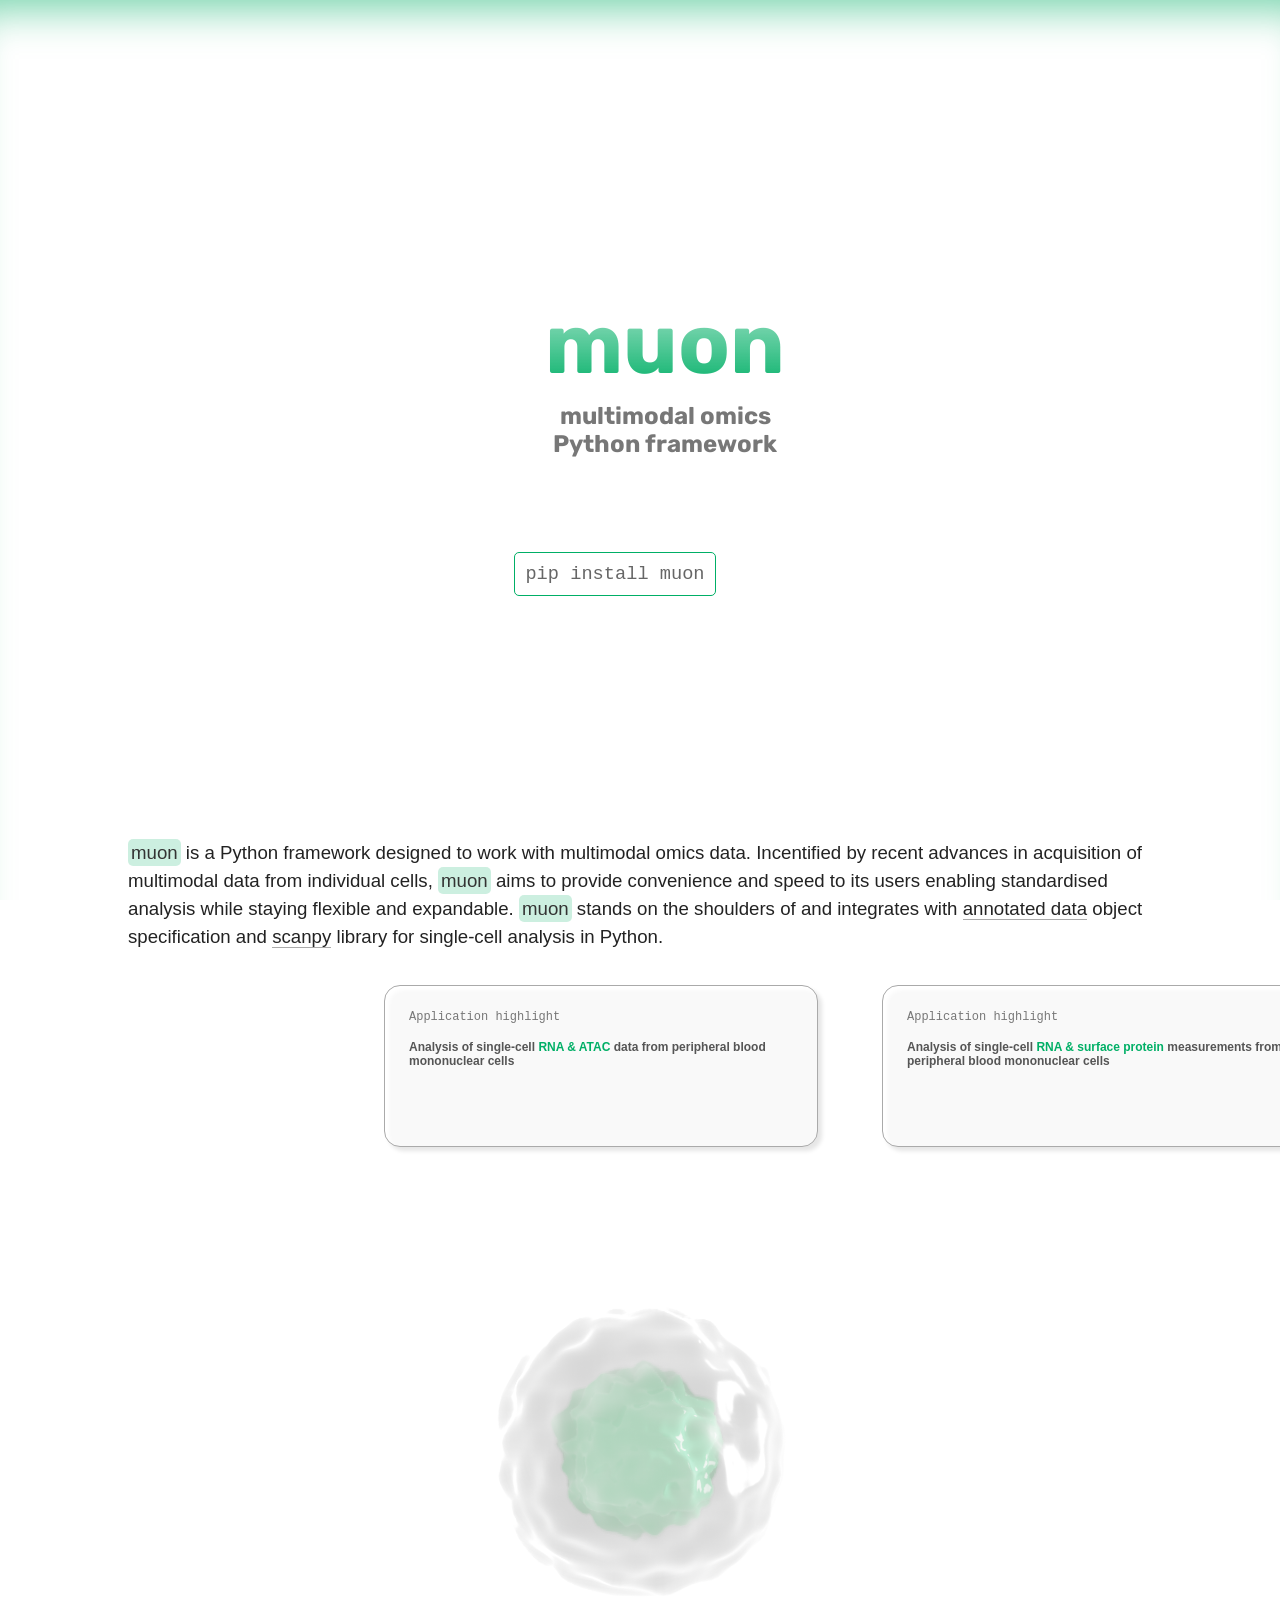
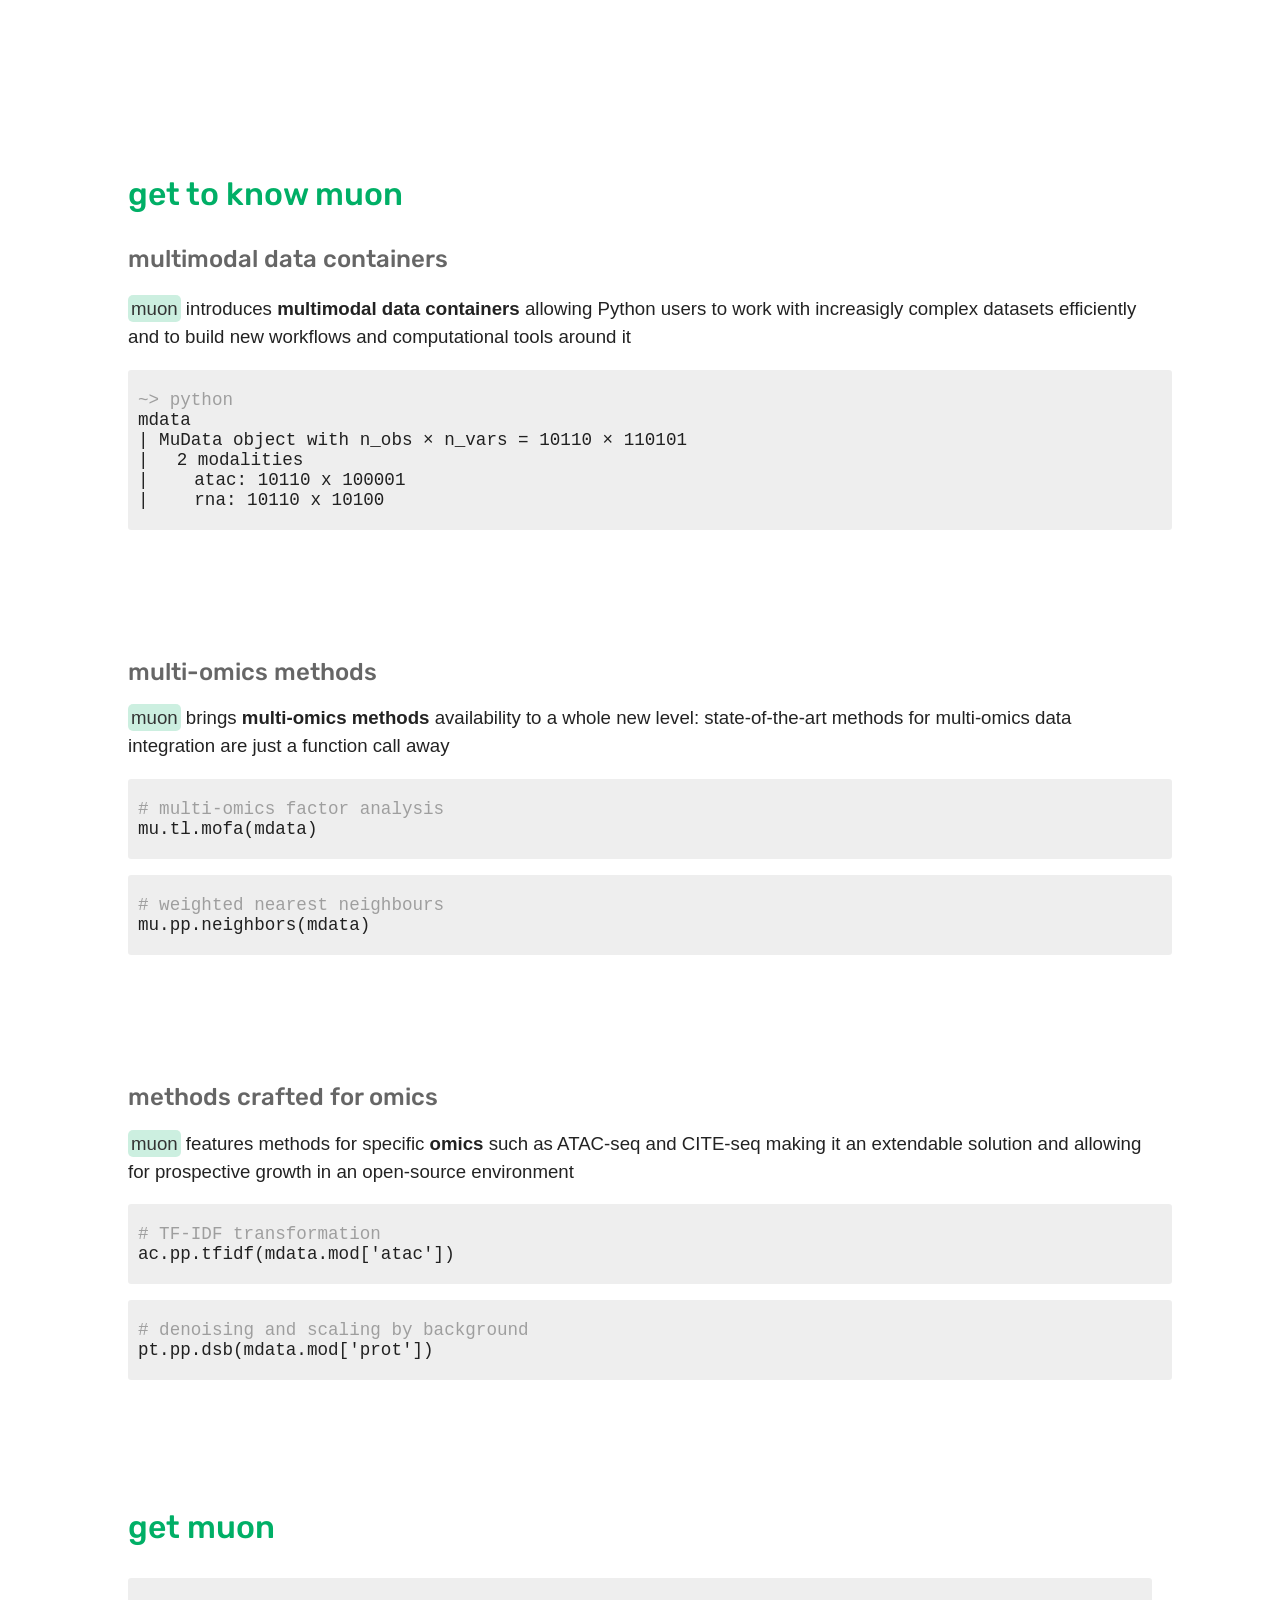
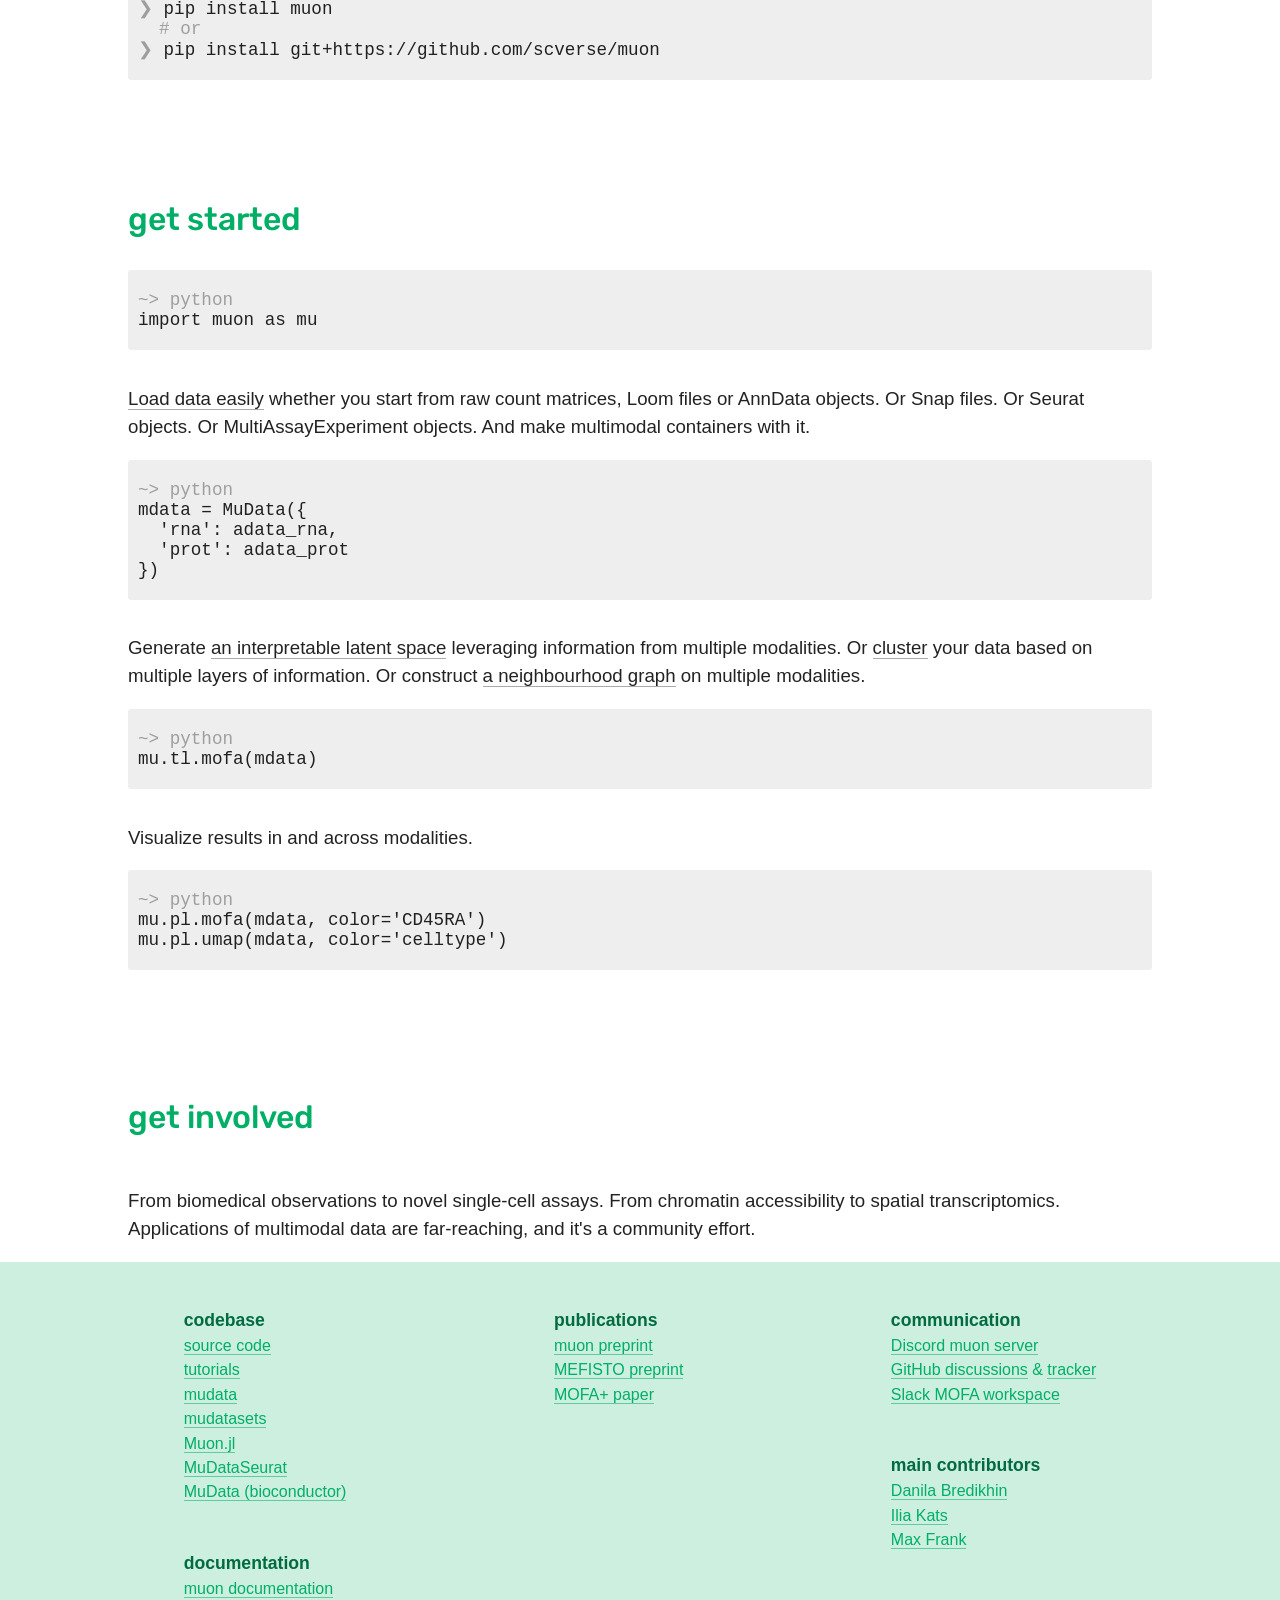
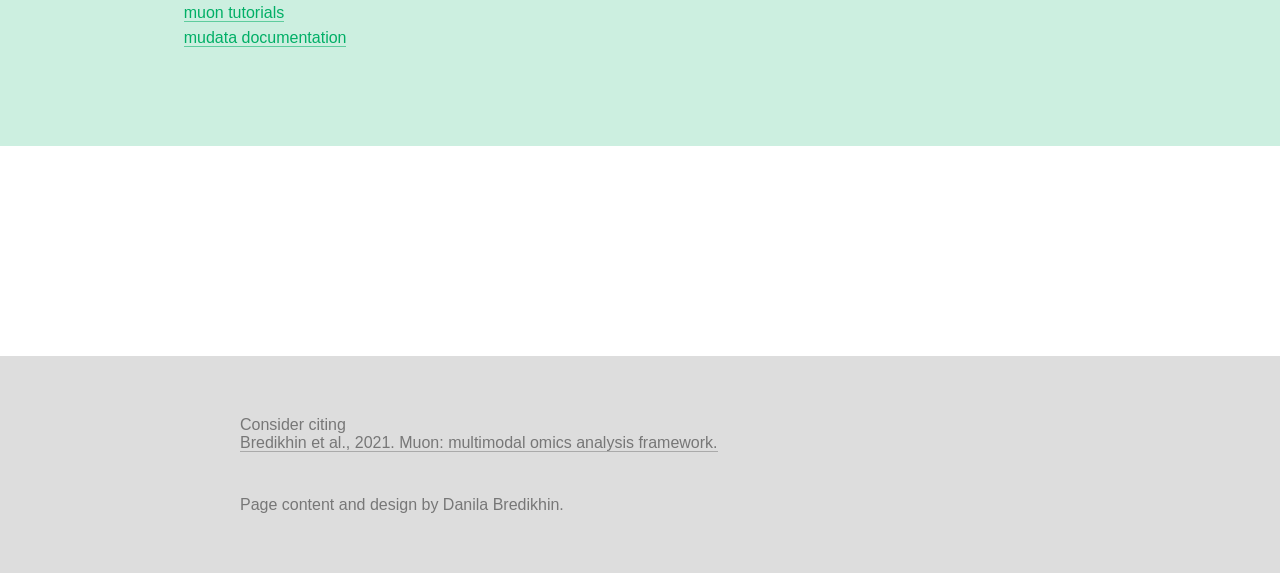
==== commit e005f804: "Update muon repositories links" ====
--- a/projects/muon/index.html
+++ b/projects/muon/index.html
@@ -95,7 +95,7 @@
               <a href="#install" class="action_button"><span class="action_link">pip install muon</span></a>
               <a href="https://muon.readthedocs.io/en/latest/index.html" target="_blank" class="git"><span class="git_link">docs</span></a>
               <a href="https://muon-tutorials.readthedocs.io/en/latest/index.html" target="_blank" class="git"><span class="git_link">tutorials</span></a>
-              <a href="https://github.com/pmbio/muon" target="_blank" class="git"><span class="git_link">github</span></a>
+              <a href="https://github.com/scverse/muon" target="_blank" class="git"><span class="git_link">github</span></a>
               <!-- <a href="#start" class="action_button"><span class="action_link">learn more</span></a> -->
               <!--, <a href="https://biorxiv.org" target="_blank" class="ppr">Paper</a>, -->
               <!--<a href="https://twitter.com/gtcaa/" target="_blank" class="twt">Twitter thread</a>-->
@@ -112,12 +112,12 @@
 
           <div id="showcase">
             <div class="showcase_element">
-              <a href="https://github.com/pmbio/muon-tutorials/tree/master/single-cell-rna-atac/pbmc10k" target="_blank"><span class="clickable"></span></a>
+              <a href="https://github.com/scverse/muon-tutorials/tree/master/single-cell-rna-atac/pbmc10k" target="_blank"><span class="clickable"></span></a>
               <h4>Application highlight</h4>Analysis of single&#8209;cell <span class="highlight">RNA&nbsp;&&nbsp;ATAC</span> data from peripheral blood mononuclear cells</div>
             <div class="showcase_element showcase_element">
               <!-- <a href="https://www.nature.com/articles/nmeth.4380" target="_blank"><span class="clickable"></span></a> 
               <h4>Potential application</h4>Analysis of single&#8209;cell <span class="highlight">RNA&nbsp;&&nbsp;surface protein</span> measurements from cord blood mononuclear cells -->
-              <a href="https://github.com/pmbio/muon-tutorials/tree/master/cite-seq/" target="_blank"><span class="clickable"></span></a>
+              <a href="https://github.com/scverse/muon-tutorials/tree/master/cite-seq/" target="_blank"><span class="clickable"></span></a>
               <h4>Application highlight</h4>Analysis of single&#8209;cell <span class="highlight">RNA&nbsp;&&nbsp;surface protein</span> measurements from peripheral blood mononuclear cells
             </div>
 	    <div class="showcase_element showcase_element_tbd">
@@ -218,7 +218,7 @@
               pip install muon
               <span class="code_header"><br>&nbsp;&nbsp;# or<br></span>
               <span class="code_header">&#10095; </span>
-              pip install git+https://github.com/pmbio/muon
+              pip install git+https://github.com/scverse/muon
             </code>
             <br/><br/><br/><br/>
 
@@ -270,11 +270,11 @@
                   <div>
                     <span>codebase</span>
                     <ul>
-                      <li><a href="https://github.com/pmbio/muon" target="_blank">source code</a></li>
-                      <li><a href="https://github.com/pmbio/muon-tutorials" target="_blank">tutorials</a></li>
-		      <li><a href="https://github.com/pmbio/mudata" target="_blank">mudata</a></li>
+                      <li><a href="https://github.com/scverse/muon" target="_blank">source code</a></li>
+                      <li><a href="https://github.com/scverse/muon-tutorials" target="_blank">tutorials</a></li>
+		      <li><a href="https://github.com/scverse/mudata" target="_blank">mudata</a></li>
 		      <li><a href="https://github.com/pmbio/mudatasets" target="_blank">mudatasets</a></li>
-                      <li><a href="https://github.com/pmbio/Muon.jl" target="_blank">Muon.jl</a></li>
+                      <li><a href="https://github.com/scverse/Muon.jl" target="_blank">Muon.jl</a></li>
                       <li><a href="https://github.com/pmbio/MuDataSeurat" target="_blank">MuDataSeurat</a></li>
                       <li><a href="https://github.com/pmbio/MuDataMAE" target="_blank">MuData (bioconductor)</a></li>
                     </ul>
@@ -304,7 +304,7 @@
                     <span>communication</span>
                     <ul>
                       <li><a href="https://discord.gg/MMsgDhnSwQ" target="_blank">Discord muon server</a></li>
-		      <li><a href="https://github.com/pmbio/muon/discussions" target="_blank">GitHub discussions</a> & <a href="https://github.com/pmbio/muon/issues" target="_blank">tracker</a></li>
+		      <li><a href="https://github.com/scverse/muon/discussions" target="_blank">GitHub discussions</a> & <a href="https://github.com/scverse/muon/issues" target="_blank">tracker</a></li>
                       <li><a href="https://join.slack.com/t/mofahelp/shared_invite/enQtMjcxNzM3OTE3NjcxLWNhZmM1MDRlMTZjZWRmYWJjMGFmMDkzNDBmMDhjYmJmMzdlYzU4Y2EzYTI1OGExNzM2MmUwMzJkZmVjNDkxNGI" target="_blank">Slack MOFA workspace</a></li>
                     </ul>
                   </div>
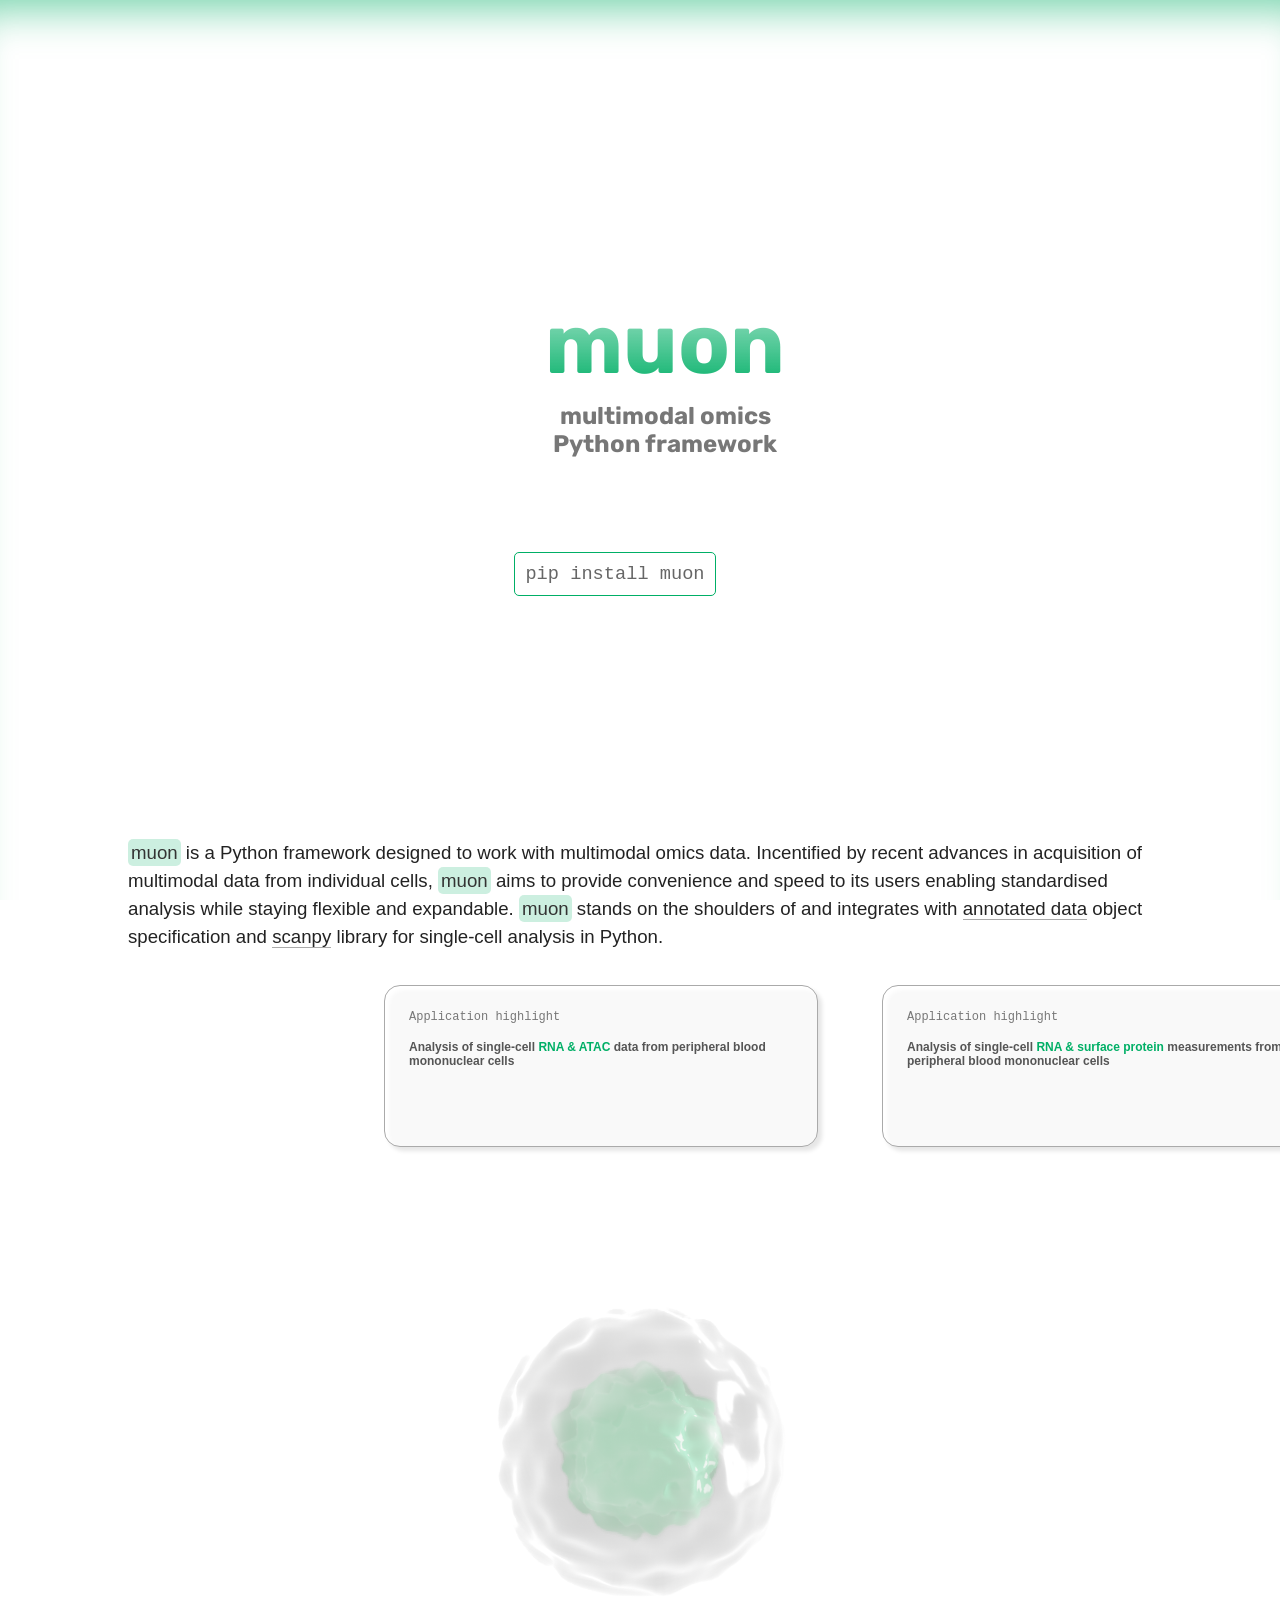
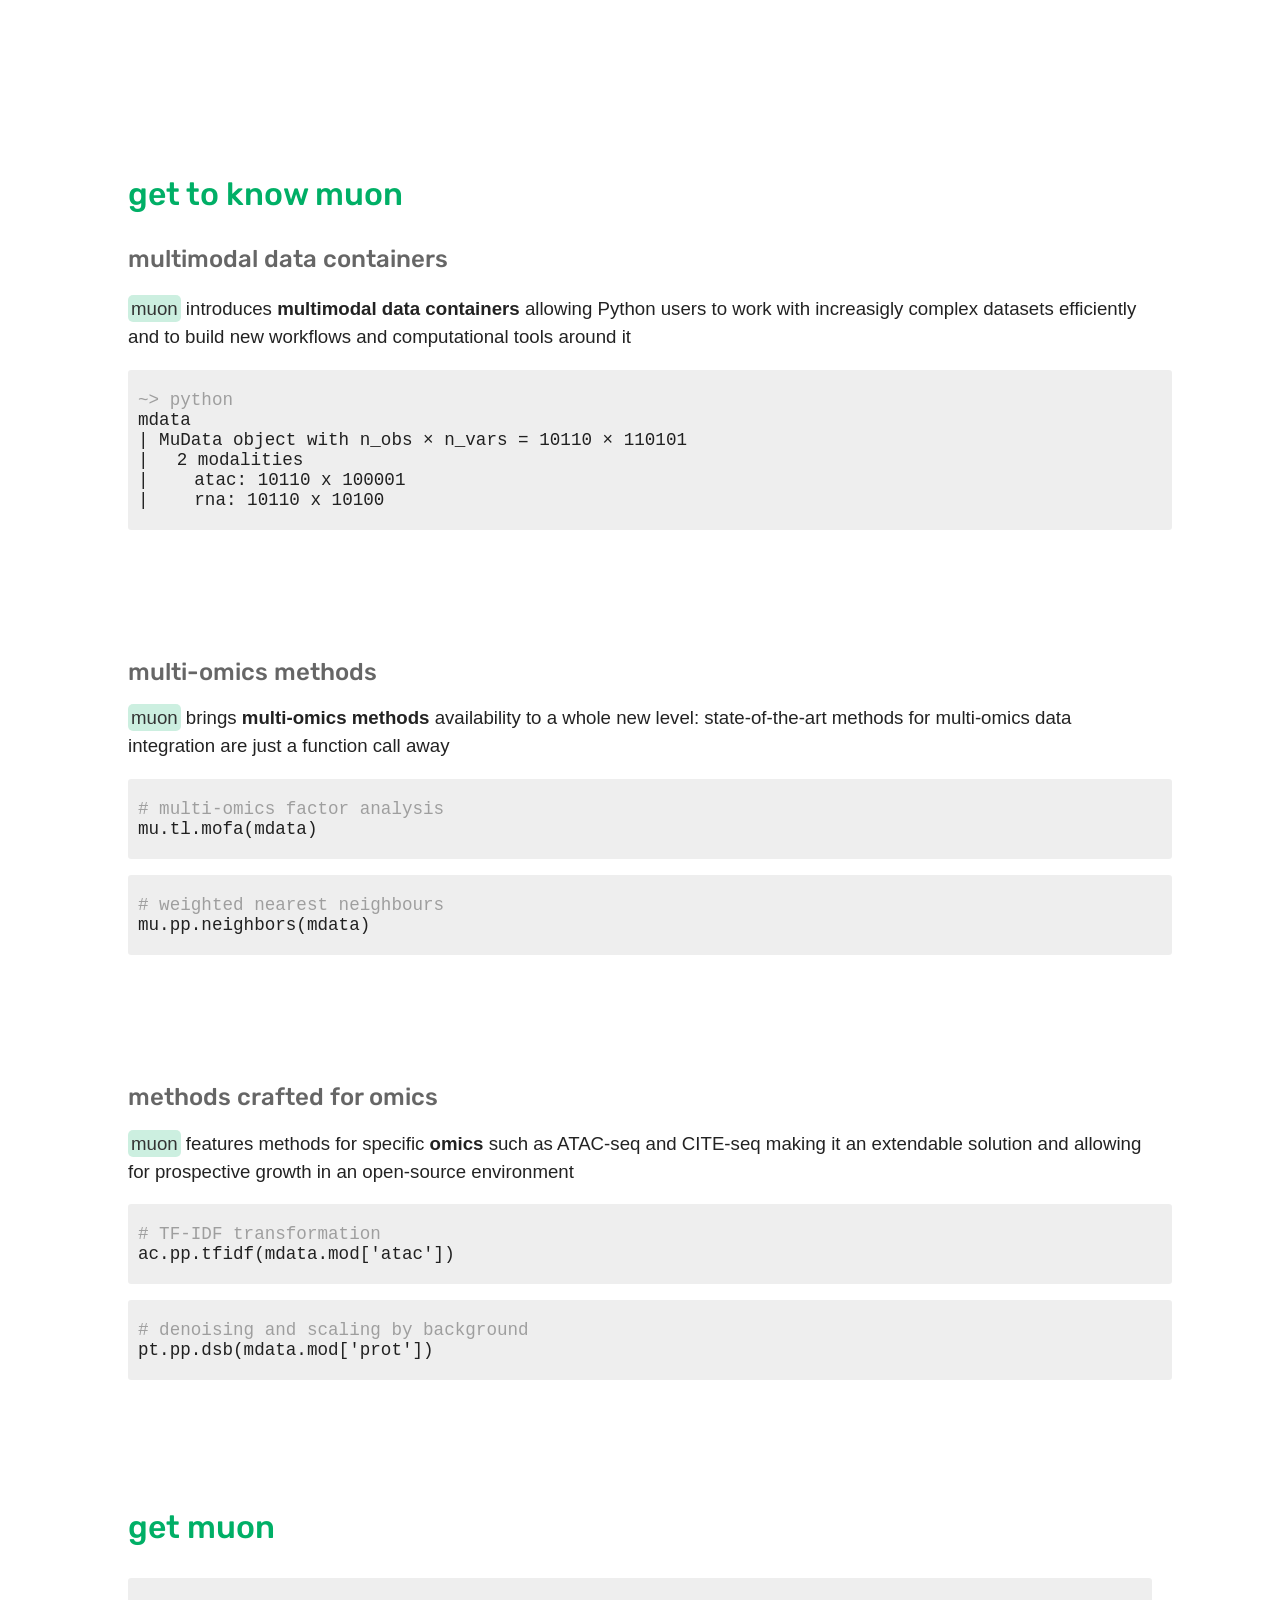
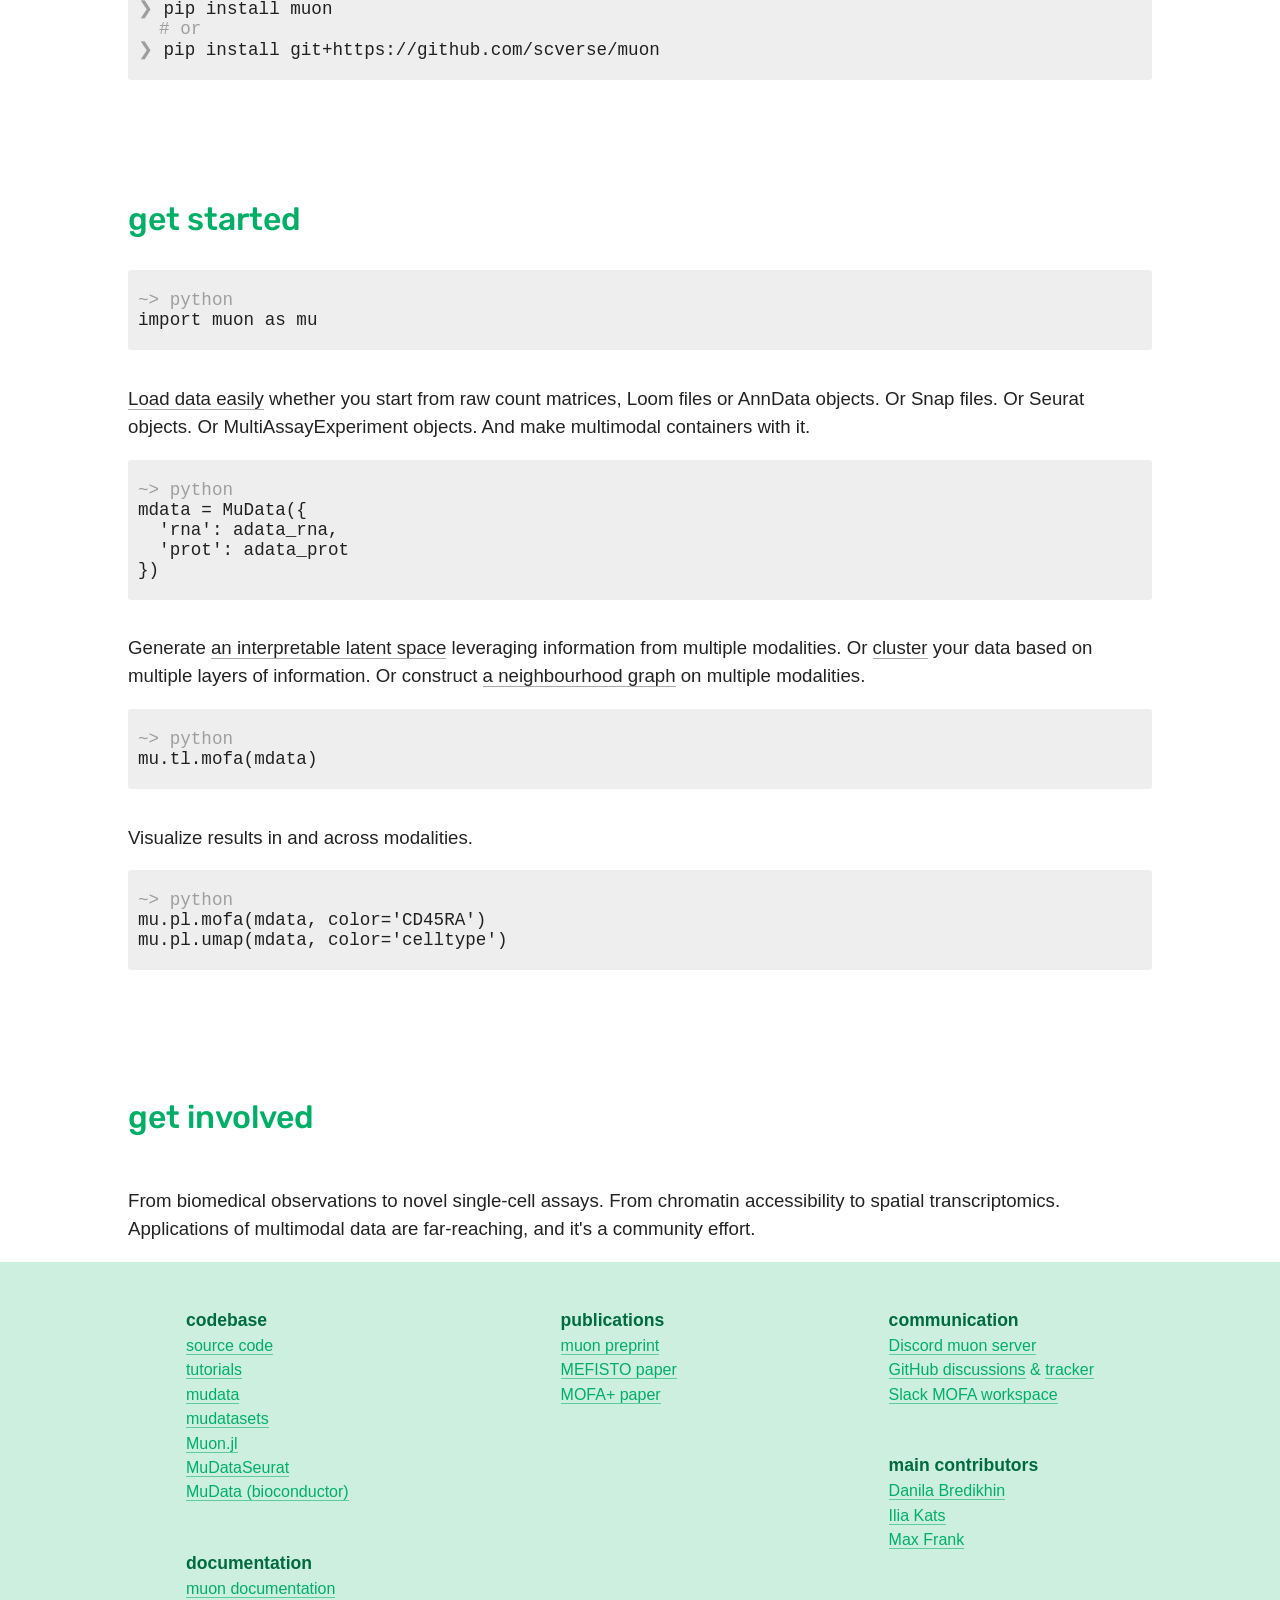
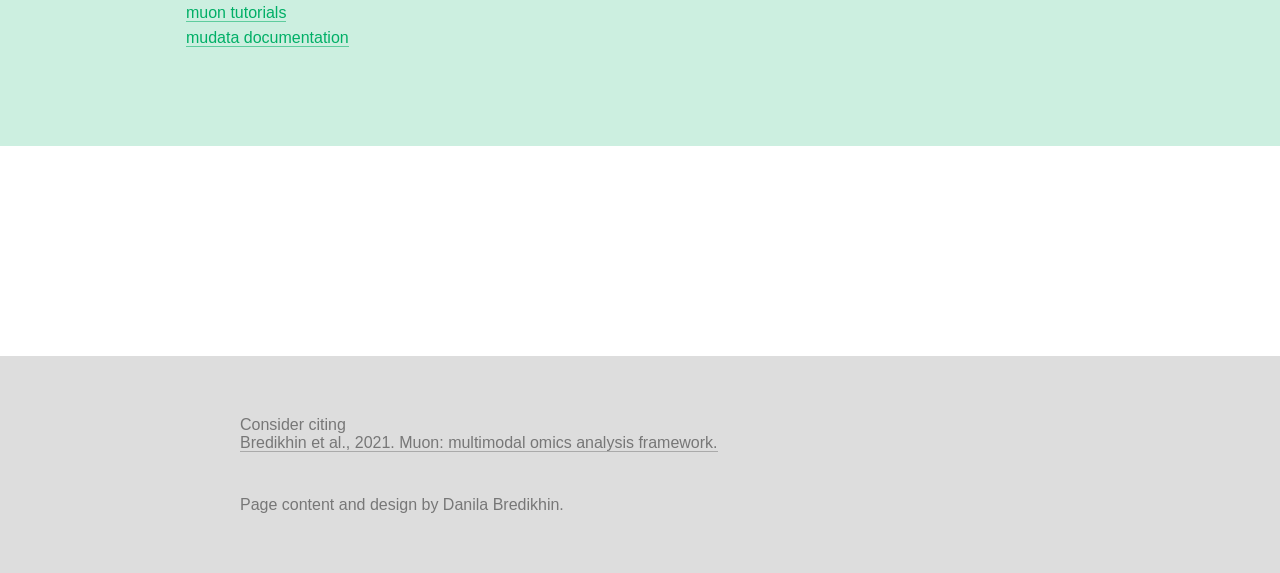
==== commit 5486c6c9: "Add MEFISTO paper link" ====
--- a/projects/muon/index.html
+++ b/projects/muon/index.html
@@ -294,7 +294,7 @@
                     <ul>
 
                       <li><a href="https://www.biorxiv.org/content/10.1101/2021.06.01.445670" target="_blank">muon preprint</a></li>
-                      <li><a href="https://www.biorxiv.org/content/10.1101/2020.11.03.366674v1" target="_blank">MEFISTO preprint</a></li>
+                      <li><a href="https://www.nature.com/articles/s41592-021-01343-9" target="_blank">MEFISTO paper</a></li>
                       <li><a href="https://genomebiology.biomedcentral.com/articles/10.1186/s13059-020-02015-1" target="_blank">MOFA+ paper</a></li>
                     </ul>
                   </div>
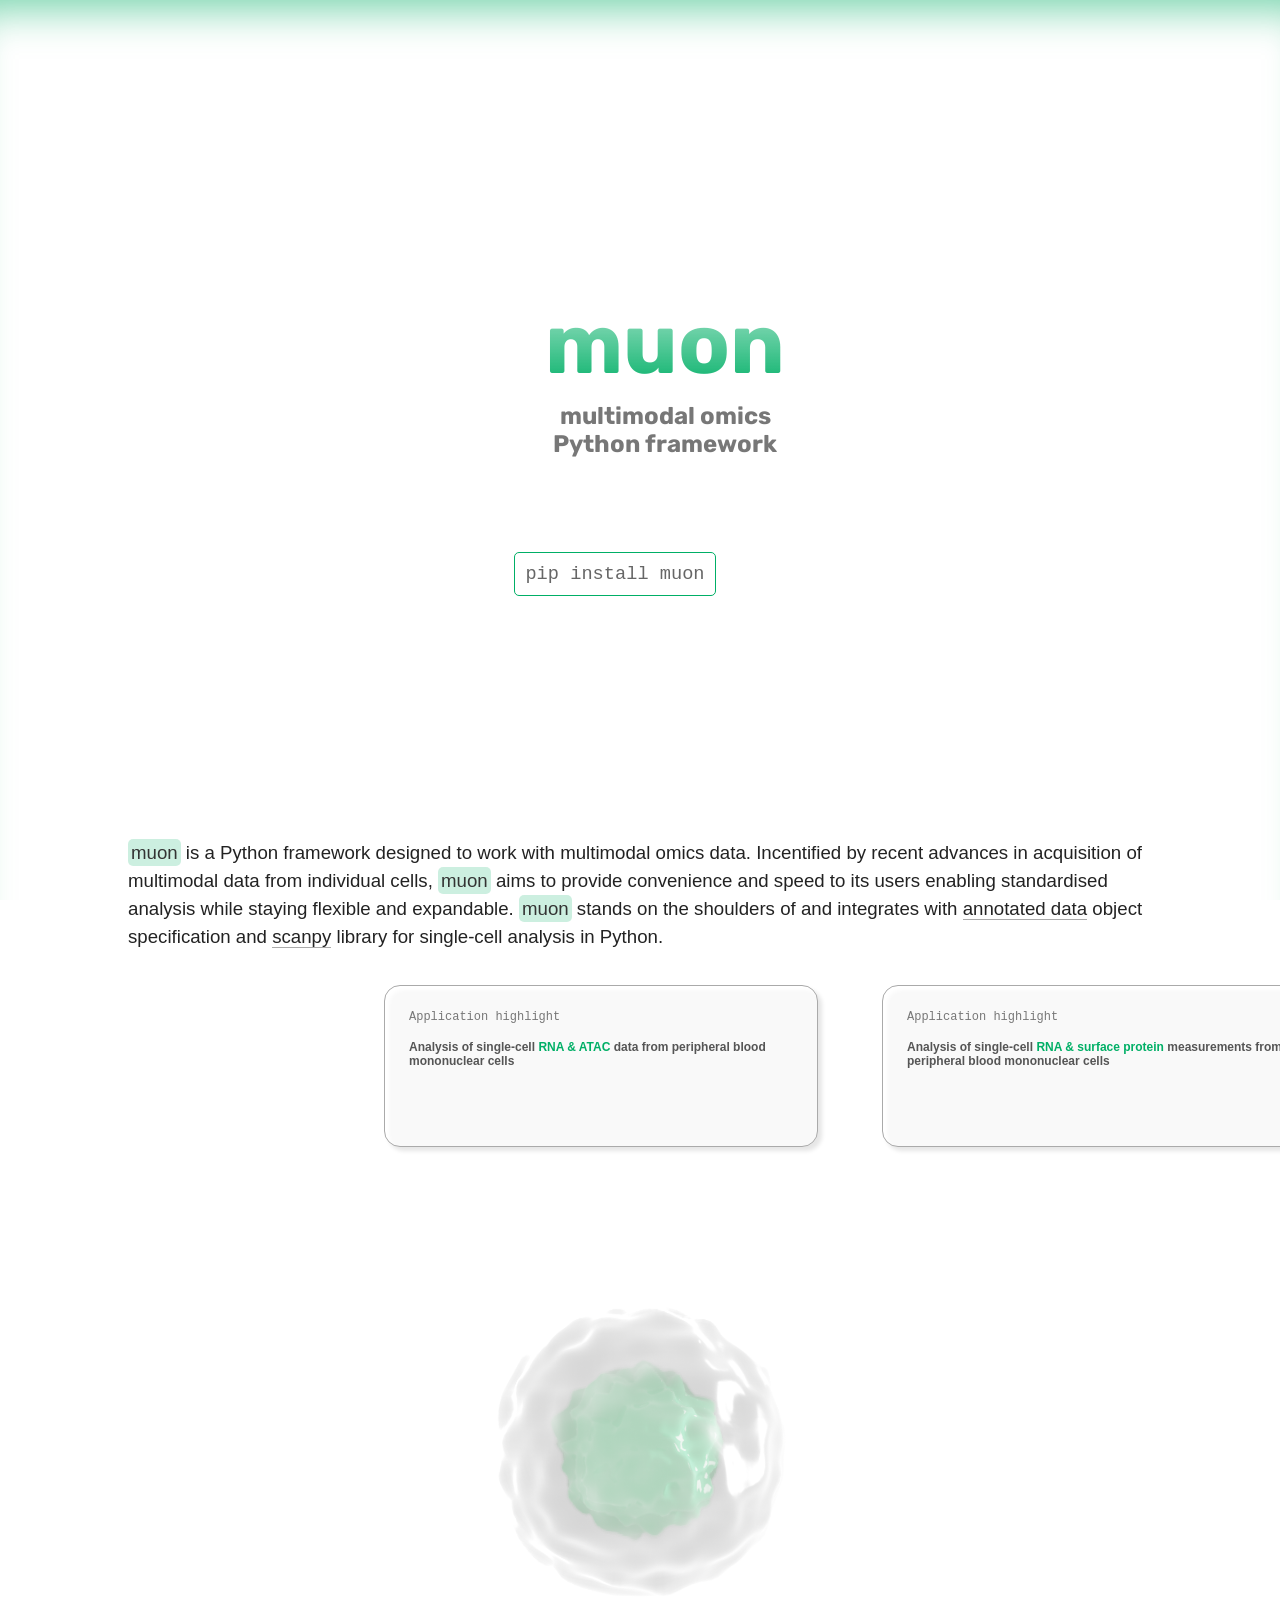
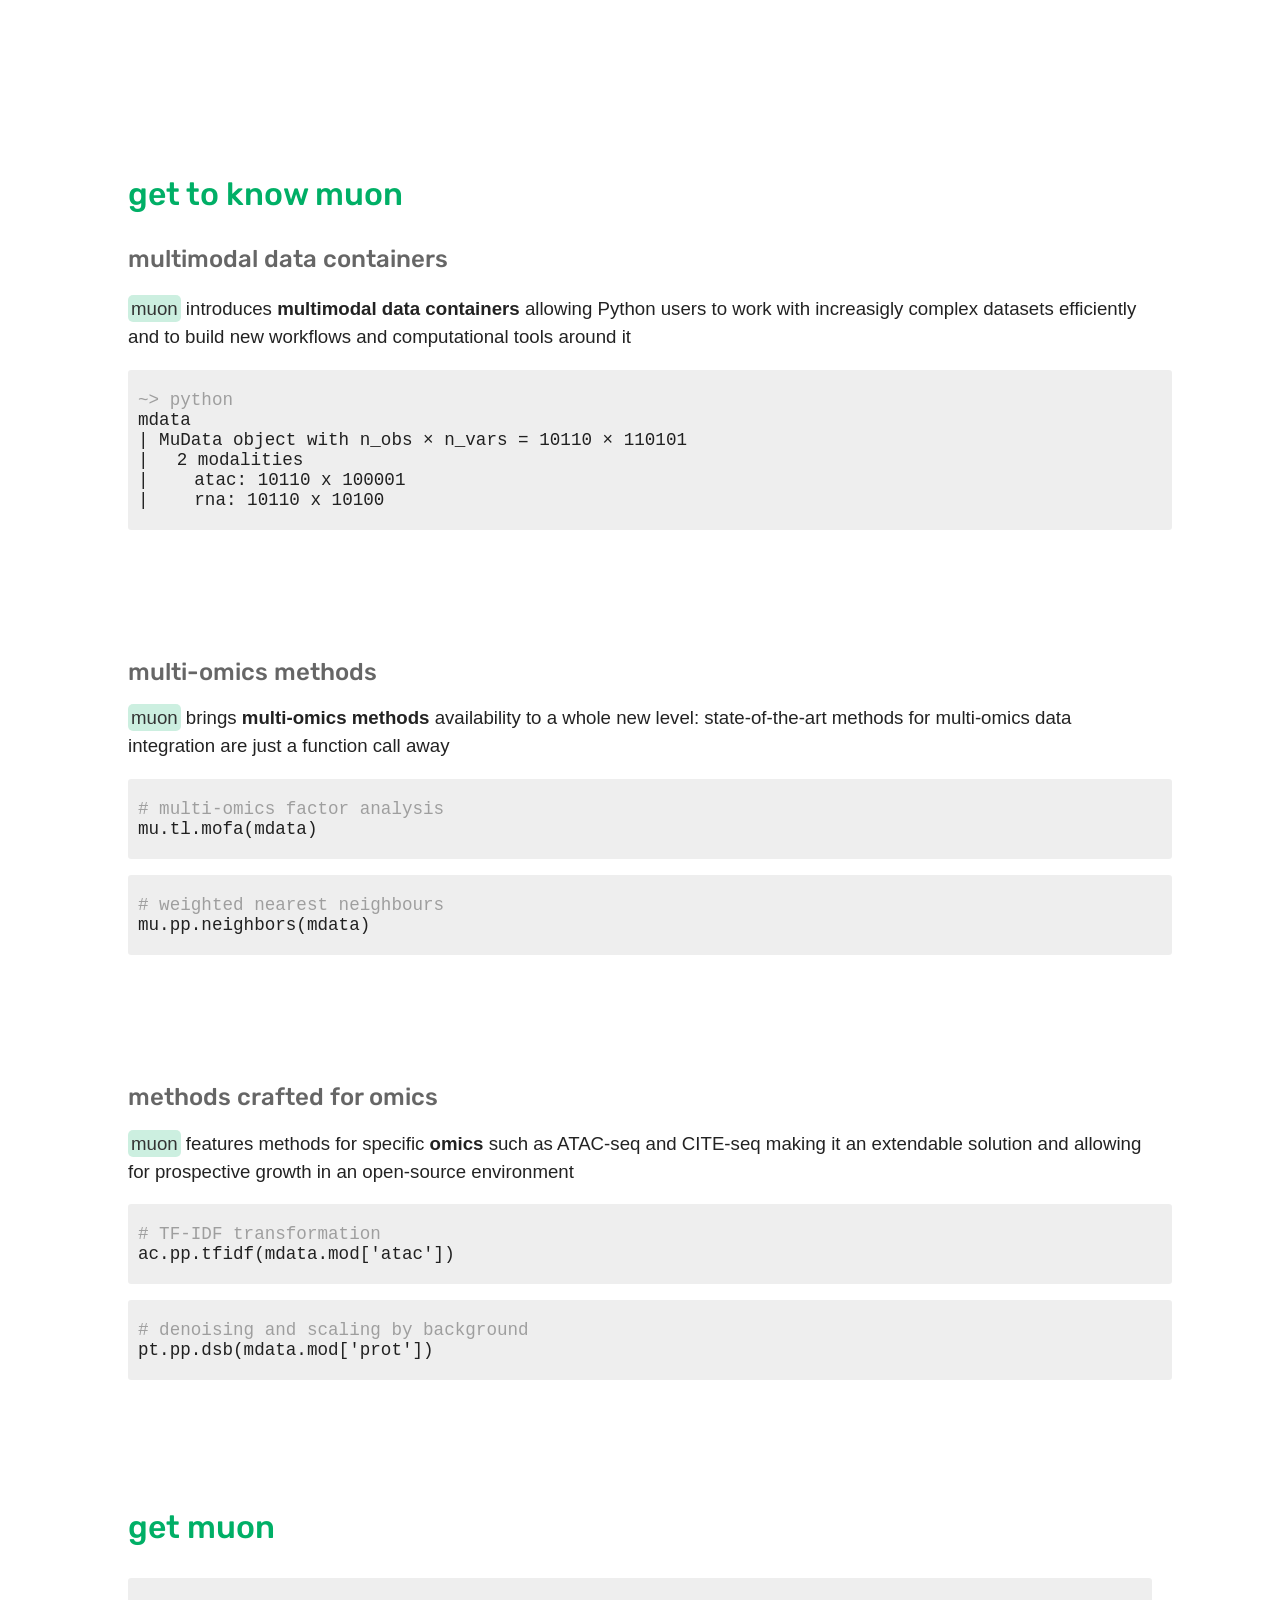
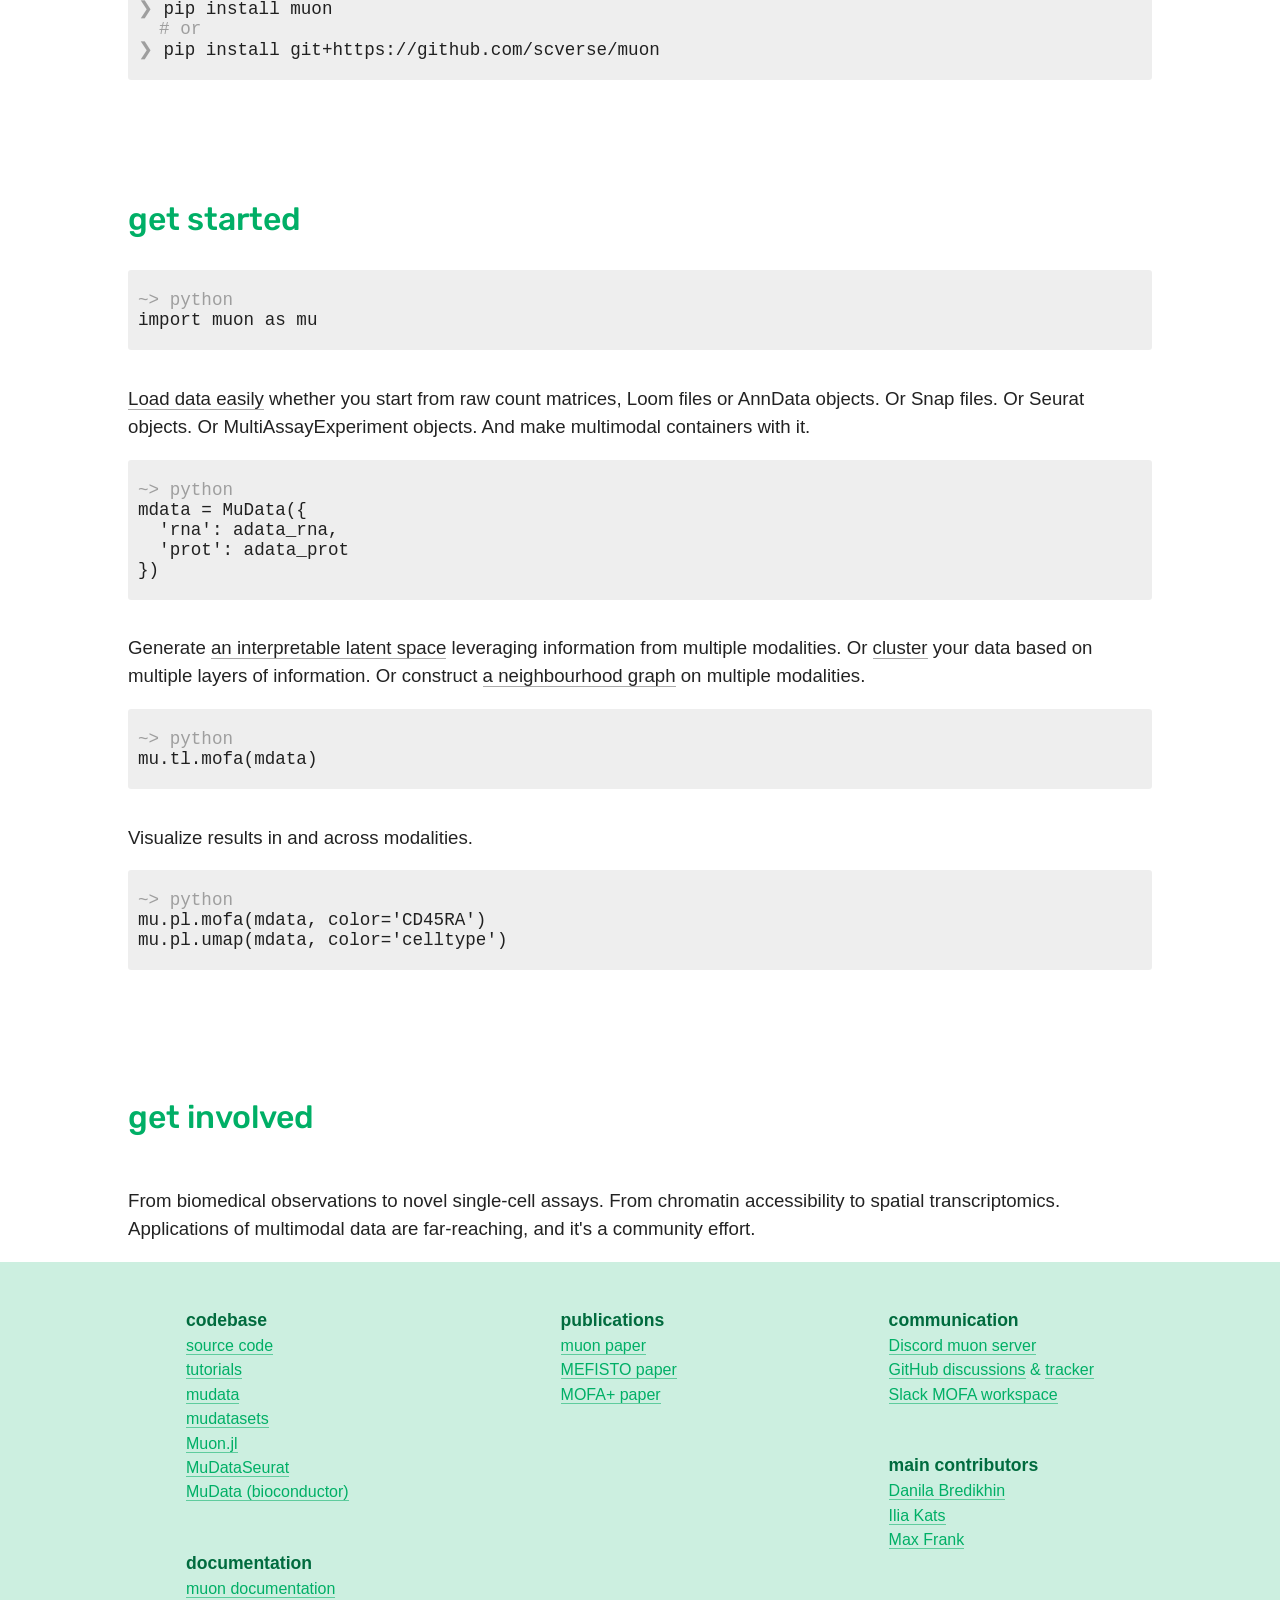
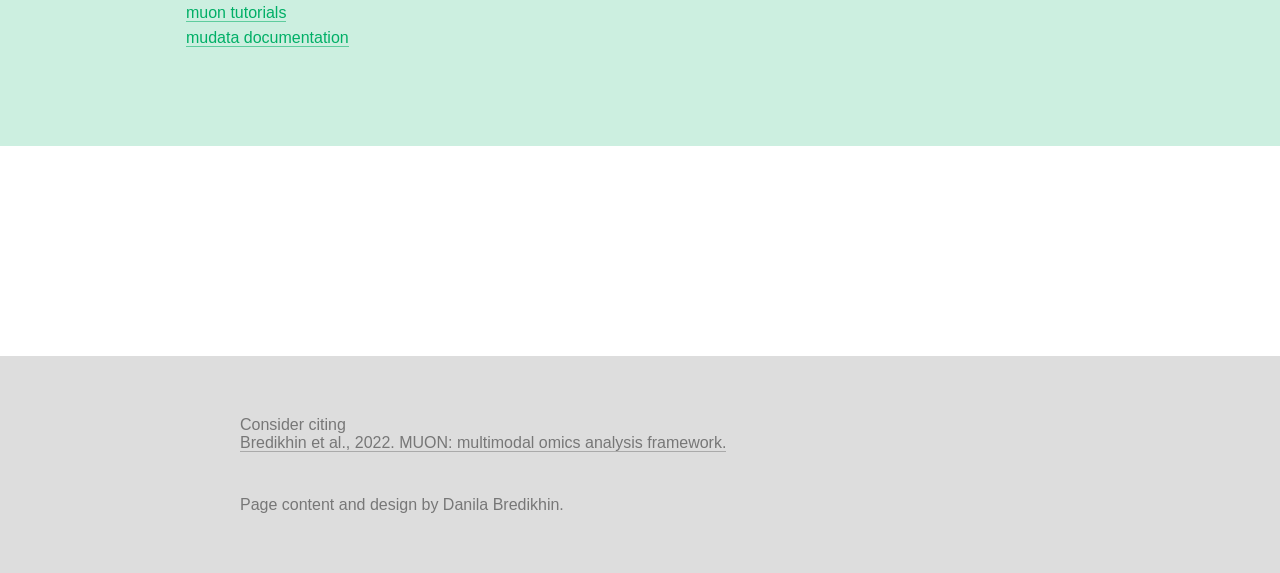
==== commit f588039d: "Update muon paper link" ====
--- a/projects/muon/index.html
+++ b/projects/muon/index.html
@@ -293,7 +293,7 @@
                     <span>publications</span>
                     <ul>
 
-                      <li><a href="https://www.biorxiv.org/content/10.1101/2021.06.01.445670" target="_blank">muon preprint</a></li>
+                      <li><a href="https://genomebiology.biomedcentral.com/articles/10.1186/s13059-021-02577-8" target="_blank">muon paper</a></li>
                       <li><a href="https://www.nature.com/articles/s41592-021-01343-9" target="_blank">MEFISTO paper</a></li>
                       <li><a href="https://genomebiology.biomedcentral.com/articles/10.1186/s13059-020-02015-1" target="_blank">MOFA+ paper</a></li>
                     </ul>
@@ -326,7 +326,7 @@
     <footer>
       <div id="footer_content">
         <div>
-          <p>Consider citing<br/><a href="https://www.biorxiv.org/content/10.1101/2021.06.01.445670">Bredikhin et al., 2021. Muon: multimodal omics analysis framework.</a></p>
+          <p>Consider citing<br/><a href="https://genomebiology.biomedcentral.com/articles/10.1186/s13059-021-02577-8">Bredikhin et al., 2022. MUON: multimodal omics analysis framework.</a></p>
         </div>
         <div>
           <p>Page content and design by Danila Bredikhin.</p>
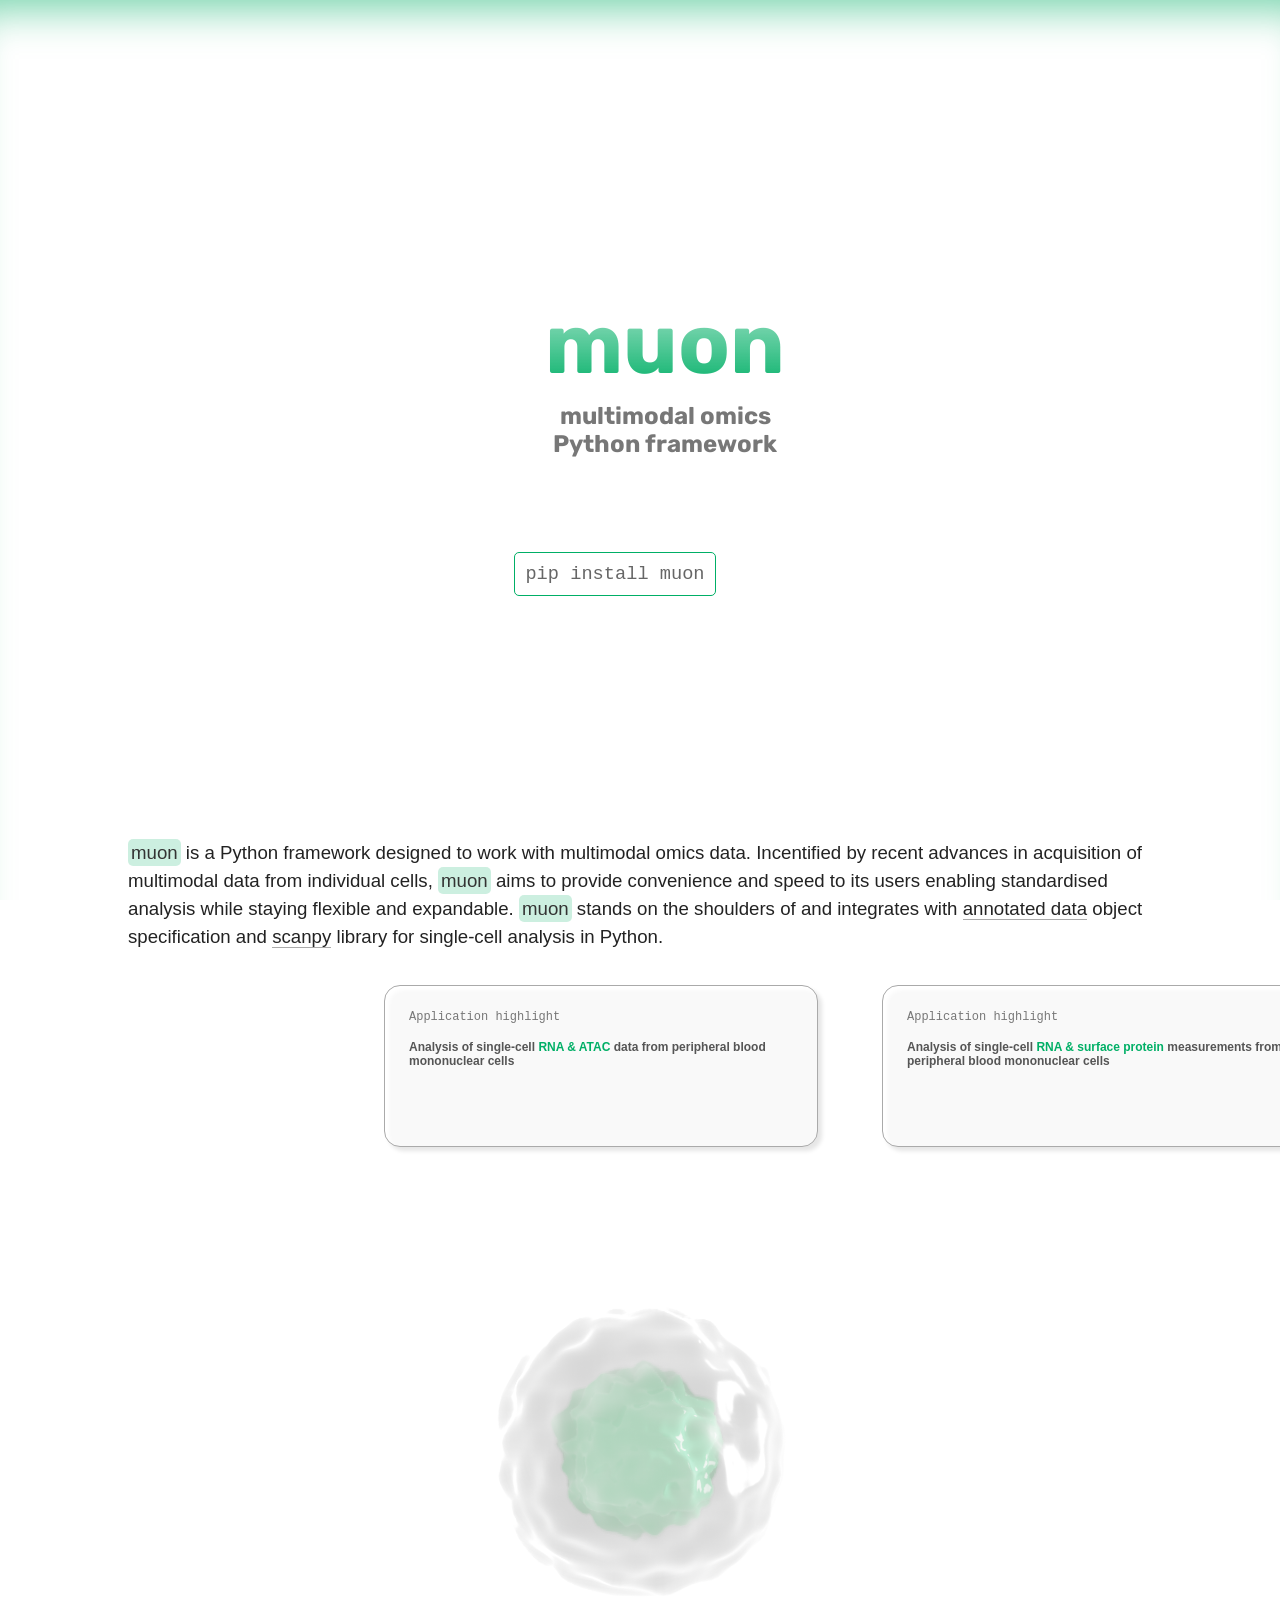
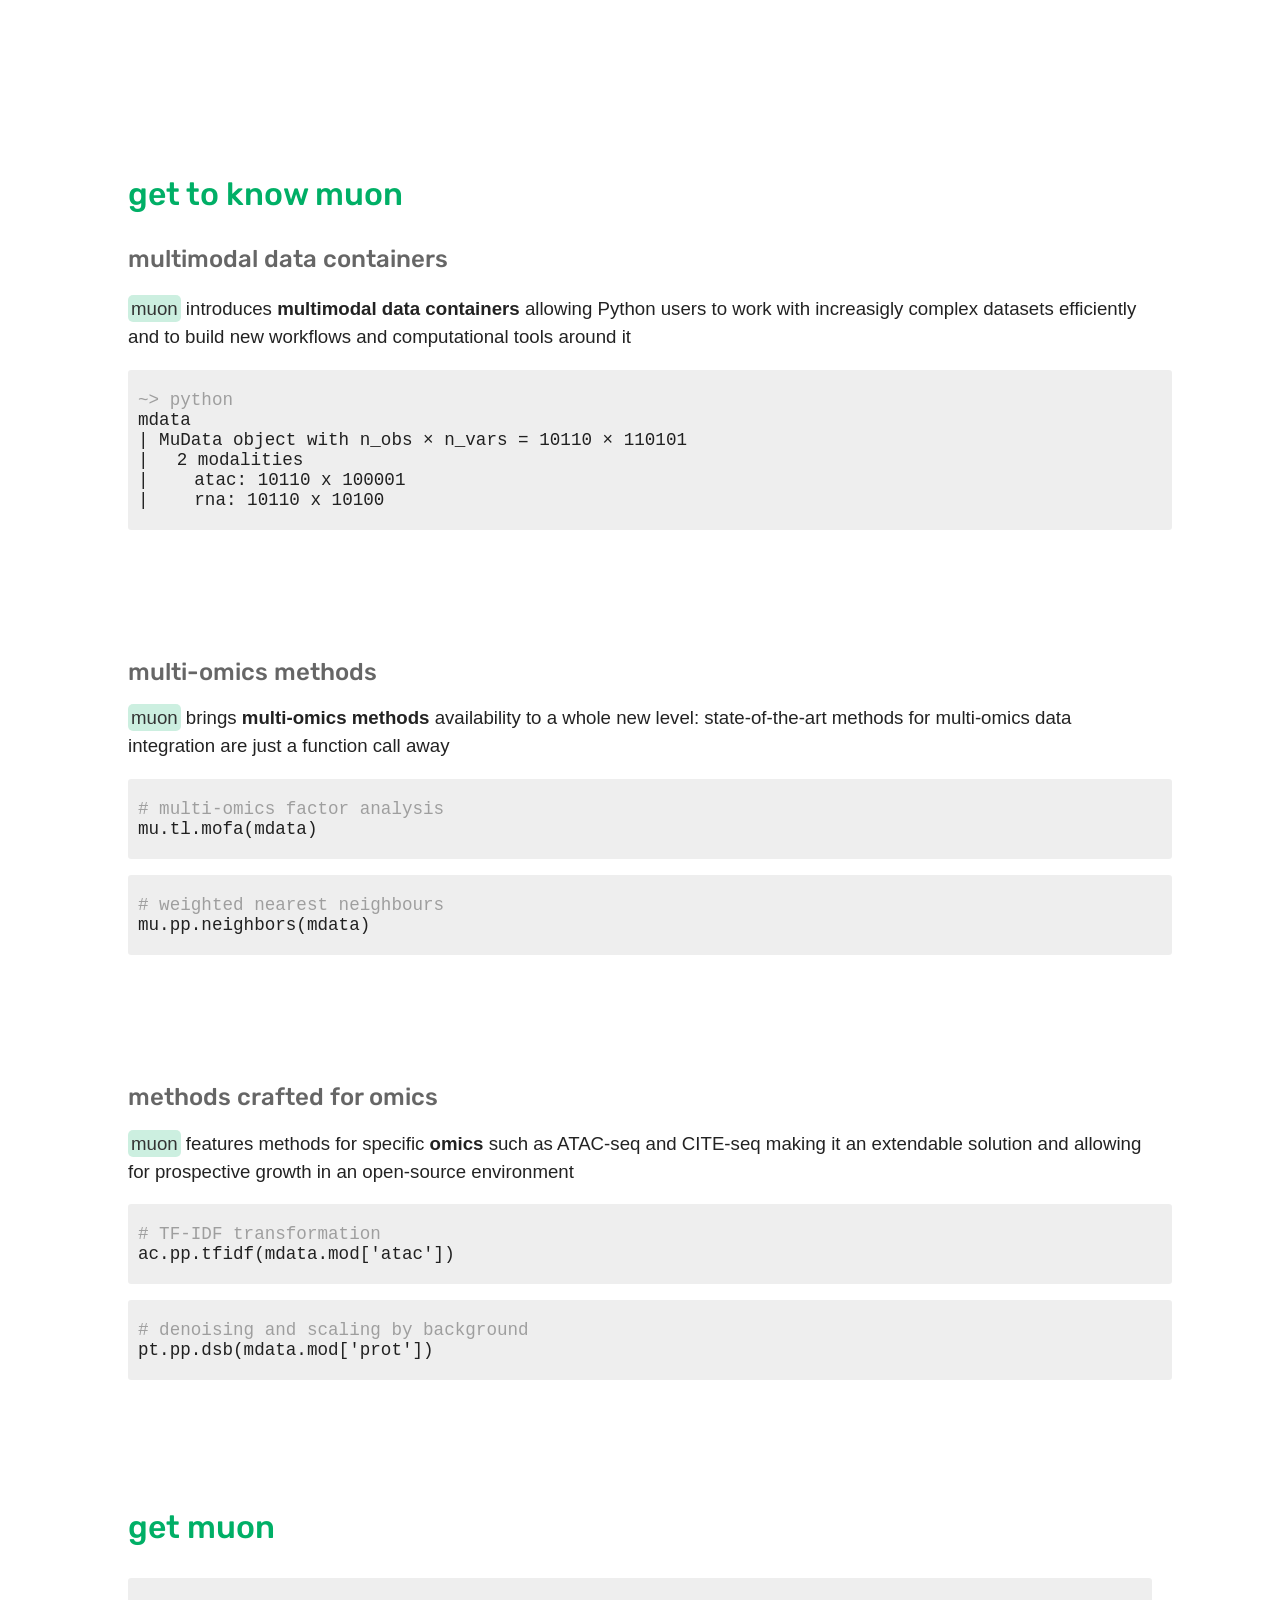
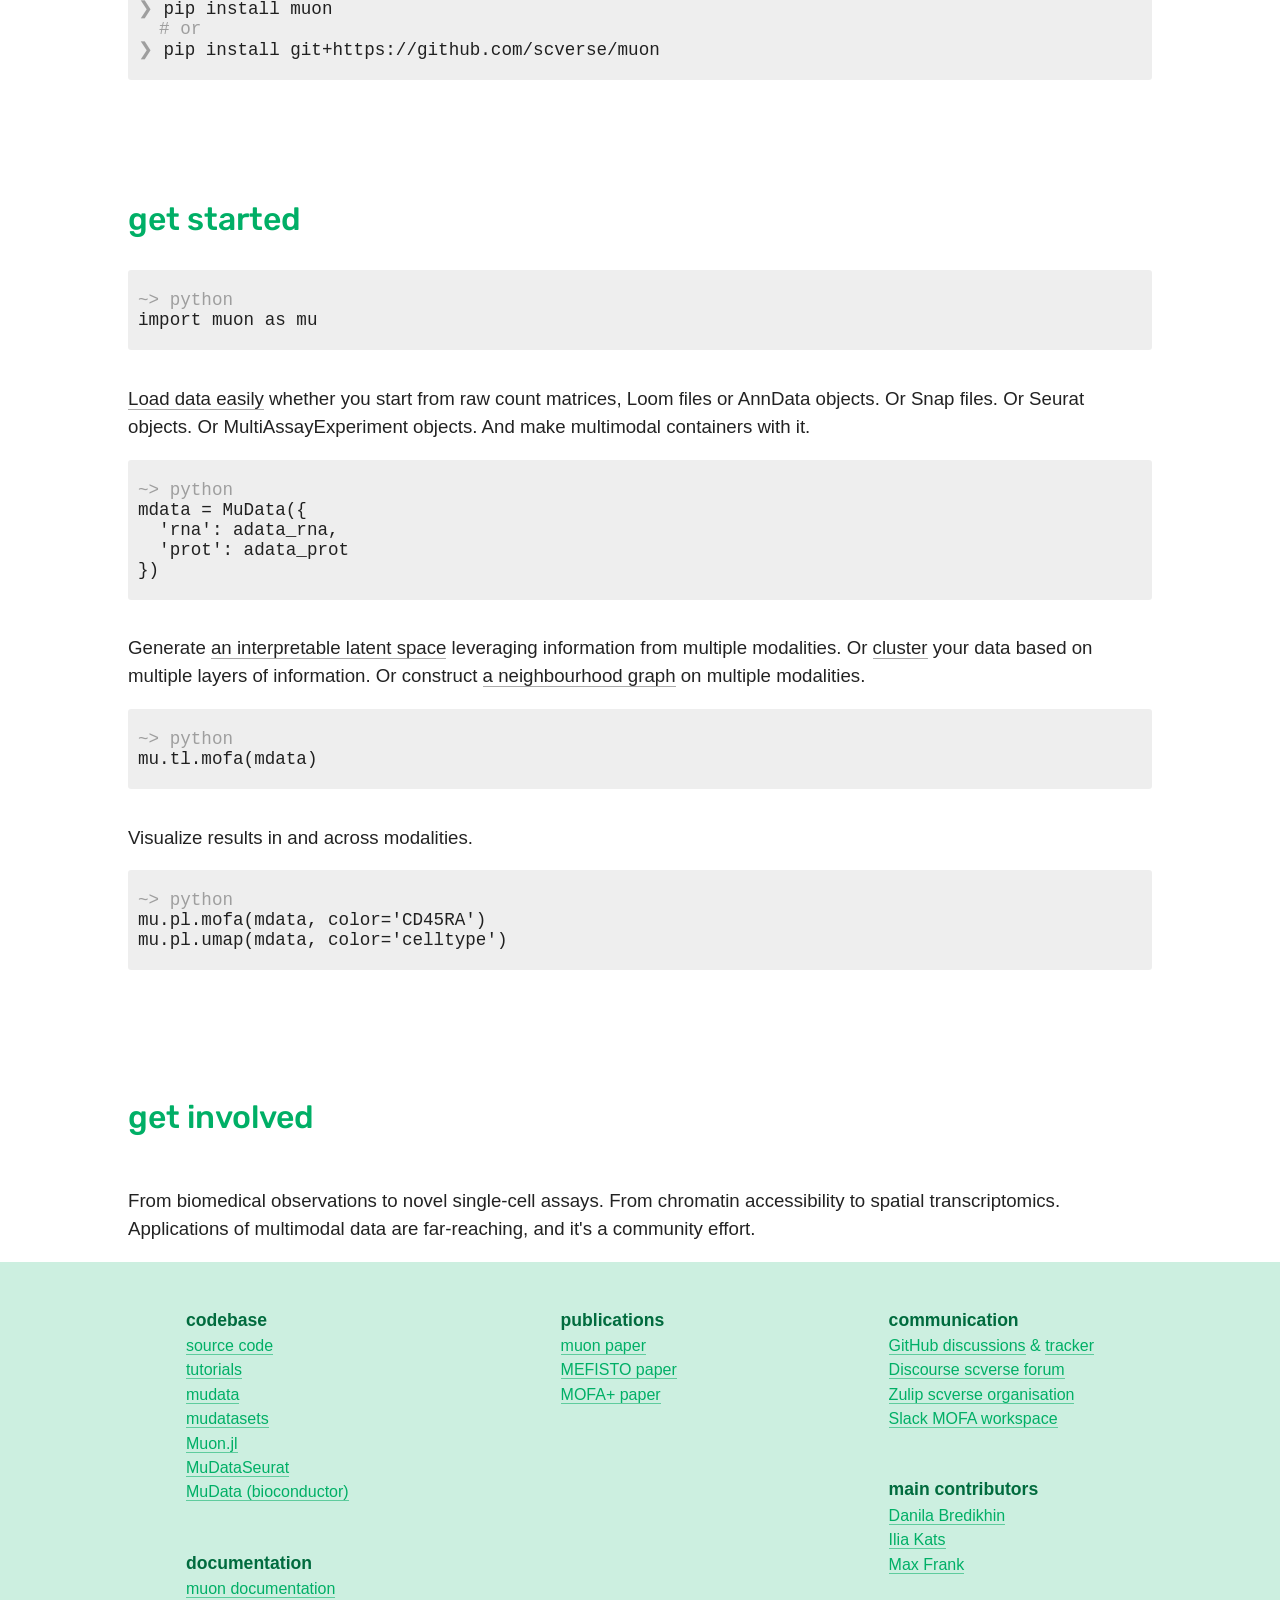
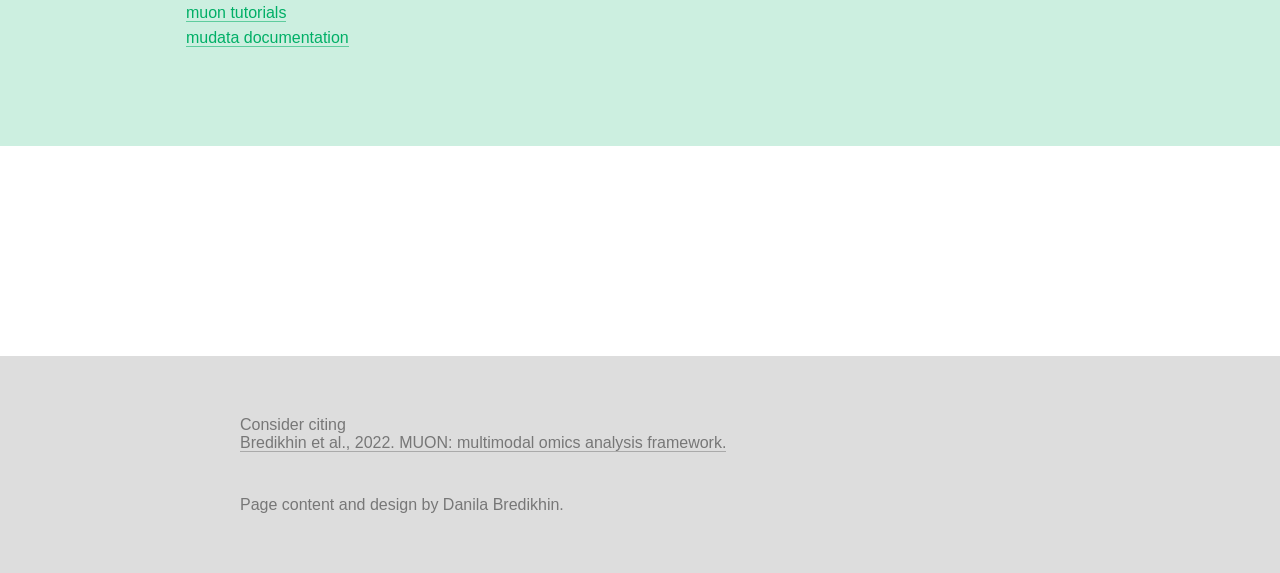
==== commit e618281c: "Update communication channels" ====
--- a/projects/muon/index.html
+++ b/projects/muon/index.html
@@ -303,8 +303,9 @@
                   <div>
                     <span>communication</span>
                     <ul>
-                      <li><a href="https://discord.gg/MMsgDhnSwQ" target="_blank">Discord muon server</a></li>
 		      <li><a href="https://github.com/scverse/muon/discussions" target="_blank">GitHub discussions</a> & <a href="https://github.com/scverse/muon/issues" target="_blank">tracker</a></li>
+                      <li><a href="https://discourse.scverse.org/" target="_blank">Discourse scverse forum</a></li>
+                      <li><a href="https://scverse.zulipchat.com/join/" target="_blank">Zulip scverse organisation</a></li>
                       <li><a href="https://join.slack.com/t/mofahelp/shared_invite/enQtMjcxNzM3OTE3NjcxLWNhZmM1MDRlMTZjZWRmYWJjMGFmMDkzNDBmMDhjYmJmMzdlYzU4Y2EzYTI1OGExNzM2MmUwMzJkZmVjNDkxNGI" target="_blank">Slack MOFA workspace</a></li>
                     </ul>
                   </div>
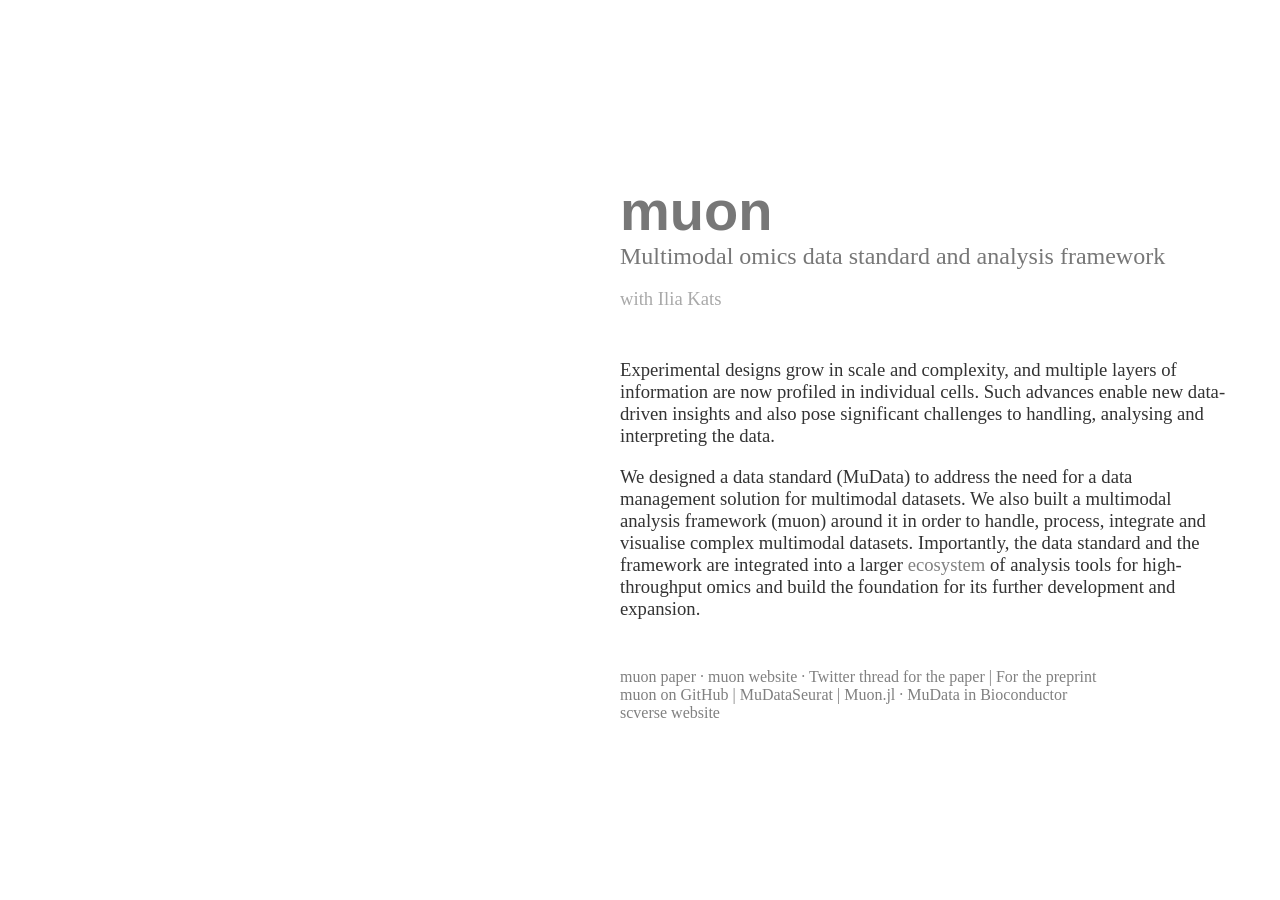
==== commit 100bc63d: "Add a page about muon publication" ====
--- a/projects/muon/index.html
+++ b/projects/muon/index.html
@@ -1,495 +1,48 @@
 <!DOCTYPE html>
 <html>
   <head>
-    <title>muon</title>
+    <title>Danila Bredikhin</title>
     <link rel="stylesheet" type="text/css" href="styles.css">
     <link href="https://fonts.googleapis.com/css?family=Nunito" rel="stylesheet">
     <link href="https://fonts.googleapis.com/css?family=Quattrocento+Sans" rel="stylesheet">
-    <script src="https://d3js.org/d3.v5.min.js"></script>
-    <script src="main.js" defer></script>
   </head>
   <body>
     <div id="wrapper">
-      <div id="content_cover">
-        <div id="cover">
-          <div id="cover_content">
-            <!-- <img id="header" style="max-height: 500px;" src="header.svg"/> -->
-            <!-- <svg id="header_svg" width="1000px">
-                <g transform="matrix(1,0,0,1,-90,-1582)">
-                    <g transform="matrix(1,0,0,1,128.18,-192.552)">
-                        <g id="header-img-only" serif:id="header img only">
-                        </g>
-                    </g>
-                    <g transform="matrix(1,0,0,1,-105.735,282.471)">
-                        <g id="header-with-text" serif:id="header with text">
-                        </g>
-                    </g>
-                    <g id="header-with-text-and-grid" serif:id="header with text and grid" transform="matrix(1,0,0,1,12.2121,516.299)">
-                        <g id="isometric-grid" serif:id="isometric grid" transform="matrix(1,0,0,1,-41.8201,-517.7)">
-                            <g transform="matrix(1,-0,-0,1,119.608,1583.4)">
-                                <use xlink:href="#_Image1" x="246" y="0" width="279px" height="65.637px" transform="matrix(1,0,0,0.994497,0,0)"/>
-                            </g>
-                        </g>
-                    </g>
-                    <g id="header-text-grid-no-bg" serif:id="header text grid no bg" transform="matrix(1,0,0,1,12.2121,1019.45)">
-                        <g id="isometric-grid1" serif:id="isometric grid" transform="matrix(1,0,0,1,-20.096,-516.547)">
-                            <g transform="matrix(1,-0,-0,1,97.8839,1079.1)">
-                                <use xlink:href="#_Image2" x="58" y="41" width="581px" height="309px"/>
-                            </g>
-                        </g>
-                        <g transform="matrix(1,-0,-0,1,77.7879,562.554)">
-                            <use xlink:href="#_Image3" x="671.71" y="140.505" width="177.781px" height="38.111px" transform="matrix(0.998769,0,0,0.977206,0,0)"/>
-                        </g>
-                        <g transform="matrix(0.490252,0,0,0.490252,497.108,426.443)">
-                            <text x="508.837px" y="716.51px" style="font-family:'Rubik-Regular', 'Rubik';font-size:57.25px;fill:rgb(119,119,119);">multimodal omics</text>
-                            <text x="508.837px" y="773.76px" style="font-family:'Rubik-Regular', 'Rubik';font-size:57.25px;fill:rgb(119,119,119);">Python <tspan x="714.25px 736.12px 757.188px " y="773.76px 773.76px 773.76px ">fra</tspan>me<tspan x="870.715px 915.713px " y="773.76px 773.76px ">wo</tspan>rk</text>
-                        </g>
-                        <g transform="matrix(1,0,0,1,-125.829,-1.93926)">
-                            <g>
-                                <g transform="matrix(1,0,0,1,42.337,285.635)">
-                                    <g opacity="0.75">
-                                        <g transform="matrix(1,0,0,1,128.12,63.8235)">
-                                            <path d="M383.953,448.317L447.927,416.219L512.036,448.255L448.077,480.12" style="fill:rgb(176,176,176);"/>
-                                        </g>
-                                        <g transform="matrix(1,0,0,1,-0.216303,-0.344785)">
-                                            <path d="M383.953,448.317L447.927,416.219L512.036,448.255L448.077,480.12" style="fill:rgb(176,176,176);"/>
-                                        </g>
-                                        <g transform="matrix(1,0,0,1,-0.0735377,63.8305)">
-                                            <path d="M383.953,448.317L447.927,416.219L512.036,448.255L448.077,480.12" style="fill:rgb(176,176,176);"/>
-                                        </g>
-                                        <g transform="matrix(1,0,0,1,127.978,-0.351739)">
-                                            <path d="M383.953,448.317L447.927,416.219L512.036,448.255L448.077,480.12" style="fill:rgb(176,176,176);"/>
-                                        </g>
-                                    </g>
-                                </g>
-                                <g transform="matrix(1,-0,-0,1,203.617,564.493)">
-                                    <use xlink:href="#_Image4" x="349.929" y="61.348" width="26.053px" height="26.053px" transform="matrix(0.964929,0,0,0.964929,0,0)"/>
-                                </g>
-                            </g>
-                            <g transform="matrix(1,-0,-0,1,203.617,564.493)">
-                                <use xlink:href="#_Image5" x="359.946" y="196.797" width="18.028px" height="15.723px" transform="matrix(0.948825,0,0,0.982699,0,0)"/>
-                            </g>
-                        </g>
-                    </g>
-                </g>
-            </svg> -->
-            <div id="summary_left_right">
-              <div id="summary_left">
-                <svg id="header_svg" width="100px" height="200px">
-                </svg>
-              </div>
-              <div id="summary_right">
-                <div id="summary_title">
-                  <h1>muon</h1>
-                </div>
-                <div id="summary_subtitle">
-                  <h2>multimodal omics<br>Python framework</h2>
-                </div>
+      <div id="content">
+        <div id="left">
+          
+        </div>
+        <div id="right">
+          <div id="right_content">
+            <div id="summary_title">
+              muon
+            </div>
+            <div id="summary_subtitle">
+              Multimodal omics data standard and analysis framework
+              <div class="contributors">
+                with Ilia Kats
               </div>
             </div>
-            <!-- <div id="summary_text">
-              <h1>muon</h1>
-              <h2>multimodal omics<br>Python framework</h2>
-            </div> -->
-            <div class="action_buttons"> 
-              <a href="#install" class="action_button"><span class="action_link">pip install muon</span></a>
-              <a href="https://muon.readthedocs.io/en/latest/index.html" target="_blank" class="git"><span class="git_link">docs</span></a>
-              <a href="https://muon-tutorials.readthedocs.io/en/latest/index.html" target="_blank" class="git"><span class="git_link">tutorials</span></a>
-              <a href="https://github.com/scverse/muon" target="_blank" class="git"><span class="git_link">github</span></a>
-              <!-- <a href="#start" class="action_button"><span class="action_link">learn more</span></a> -->
-              <!--, <a href="https://biorxiv.org" target="_blank" class="ppr">Paper</a>, -->
-              <!--<a href="https://twitter.com/gtcaa/" target="_blank" class="twt">Twitter thread</a>-->
+            <div id="summary_text">
+              <p>Experimental designs grow in scale and complexity, and multiple layers of information are now profiled in individual cells. Such advances enable new data-driven insights and also pose significant challenges to handling, analysing and interpreting the data.
+              </p>
+	      <p>We designed a data standard (MuData) to address the need for a data management solution for multimodal datasets. We also built a multimodal analysis framework (muon) around it in order to handle, process, integrate and visualise complex multimodal datasets. Importantly, the data standard and the framework are integrated into a larger <a href="https://scverse.org" target="_blank">ecosystem</a> of analysis tools for high-throughput omics and build the foundation for its further development and expansion.</p>
             </div>
-          </div>
-        </div>
-        <div id="content">
-          <div class="content_page">
-            <div id="start">
-              <p><span class="muon">muon</span> is a Python framework designed to work with multimodal omics data. Incentified by recent advances in acquisition of multimodal data from individual cells, <span class="muon">muon</span> aims to provide convenience and speed to its users enabling standardised analysis while staying flexible and expandable. <span class="muon">muon</span> stands on the shoulders of and integrates with <a href="https://github.com/theislab/anndata" target="_blank">annotated&nbsp;data</a> object specification and <a href="https://github.com/theislab/scanpy" target="_blank">scanpy</a> library for single-cell analysis in Python.</p>
-            </div>
-          </div>
-
-
-          <div id="showcase">
-            <div class="showcase_element">
-              <a href="https://github.com/scverse/muon-tutorials/tree/master/single-cell-rna-atac/pbmc10k" target="_blank"><span class="clickable"></span></a>
-              <h4>Application highlight</h4>Analysis of single&#8209;cell <span class="highlight">RNA&nbsp;&&nbsp;ATAC</span> data from peripheral blood mononuclear cells</div>
-            <div class="showcase_element showcase_element">
-              <!-- <a href="https://www.nature.com/articles/nmeth.4380" target="_blank"><span class="clickable"></span></a> 
-              <h4>Potential application</h4>Analysis of single&#8209;cell <span class="highlight">RNA&nbsp;&&nbsp;surface protein</span> measurements from cord blood mononuclear cells -->
-              <a href="https://github.com/scverse/muon-tutorials/tree/master/cite-seq/" target="_blank"><span class="clickable"></span></a>
-              <h4>Application highlight</h4>Analysis of single&#8209;cell <span class="highlight">RNA&nbsp;&&nbsp;surface protein</span> measurements from peripheral blood mononuclear cells
-            </div>
-	    <div class="showcase_element showcase_element_tbd">
-              <a href="https://elifesciences.org/articles/63632" target="_blank"><span class="clickable"></span></a>
-              <h4>Potential application</h4>Analysis of trimodal single&#8209;cell data – <span class="highlight">RNA, ATAC, epitopes</span> – from peripheral blood mononuclear cells
-            </div>
-            <div class="showcase_element showcase_element_tbd">
-              <a href="https://www.nature.com/articles/s41467-018-03149-4" target="_blank"><span class="clickable"></span></a>
-              <h4>Potential application</h4>Analysis of single&#8209;cell <span class="highlight">scNMT-seq</span> data
-            </div>
-            <div class="showcase_element showcase_element_tbd">
-              <a href="https://www.cell.com/cell/pdf/S0092-8674(20)30809-6.pdf" target="_blank"><span class="clickable"></span></a>
-              <h4>Potential application</h4>Analysis of single&#8209;cell <span class="highlight">RNA&nbsp;&&nbsp;intracellular protein activity</span> from peripheral blood mononuclear cells
-            </div>
-            <div class="showcase_element showcase_element_tbd">
-              <a href="https://science.sciencemag.org/content/367/6476/eaay1645" target="_blank"><span class="clickable"></span></a>
-              <h4>Potential application</h4>Analysis of <span class="highlight">RNA&nbsp;&&nbsp;ATAC</span> data from human stem cell&#8209;derived 3D forebrain organoids
-            </div>
-          </div>
-
-          <div class="content_page">
-            <div id="concept">
-              <img id="cell_render" src="cell_render.png"/>
-              <!-- <img id="cube_render" src="cube_render.png"/> -->
-            </div>
-          </div>
-
-          <div class="content_page">
-            <h1>get to know muon</h1>
-            <h2 class="h2_first">multimodal data containers</h2>
-            <div class="content_block">
-              <div class="content_img" id="img_mudata">
-                <img src="img/mudata.png"/>
-              </div>
-              <div class="content_text">
-                <div>
-                  <p><span class="muon">muon</span> introduces <b>multimodal data containers</b> allowing Python users to work with increasigly complex datasets efficiently and to build new workflows and computational tools around it</p>
-                </div>
-                <code>
-                  <span class="code_header">~> python<br></span>
-                  mdata<br>
-                  | MuData object with n_obs &times; n_vars = 10110 &times; 110101<br>
-                  | &emsp;2 modalities<br>
-                  | &emsp;&emsp;atac: 10110 x 100001<br>
-                  | &emsp;&emsp;rna:  10110 x 10100<br>
-                </code>
-                <div class="content_text_br"></div>
-              </div>
-            </div>
-
-            <div class="content_block">
-              <div class="content_img" id="img_multimodal">
-                <img src="img/multimodal.png"/>
-              </div>
-              <div class="content_text">
-                <h2>multi-omics methods</h2>
-                <div>
-                  <p><span class="muon">muon</span> brings <b>multi-omics methods</b> availability to a whole new level: state-of-the-art methods for multi-omics data integration are just a function call away</p>
-                </div>
-                <code>
-                  <span class="code_header"># multi-omics factor analysis<br></span>
-                  mu.tl.mofa(mdata)
-                </code>
-                <code>
-                  <span class="code_header"># weighted nearest neighbours<br></span>
-                  mu.pp.neighbors(mdata)
-                </code>
-                <div class="content_text_br"></div>
-              </div>
-            </div>
-
-            <div class="content_block">
-              <div class="content_img" id="img_unimodal">
-                <img src="img/unimodal.png"/>
-              </div>
-              <div class="content_text">
-                <h2>methods crafted for omics</h2>
-                <div>
-                  <p><span class="muon">muon</span> features methods for specific <b>omics</b> such as ATAC-seq and CITE-seq making it an extendable solution and allowing for prospective growth in an open-source environment</p>
-                </div>
-                <code>
-                  <span class="code_header"># TF-IDF transformation<br></span>
-                  ac.pp.tfidf(mdata.mod['atac'])
-                </code>
-                <code>
-                  <span class="code_header"># denoising and scaling by background<br></span>
-                  pt.pp.dsb(mdata.mod['prot'])
-                </code>
-                <div class="content_text_br"></div>
-              </div>
-            </div>
-          </div>
-
-          <div id="install" class="content_page">
-            <h1>Get muon</h1>
-            <code>
-              <span class="code_header">&#10095; </span>
-              pip install muon
-              <span class="code_header"><br>&nbsp;&nbsp;# or<br></span>
-              <span class="code_header">&#10095; </span>
-              pip install git+https://github.com/scverse/muon
-            </code>
-            <br/><br/><br/><br/>
-
-            <h1>Get started</h1>
-            <code>
-              <span class="code_header">~> python<br></span>
-              import muon as mu
-            </code>
-            <div>
-              <p><a href="https://muon.readthedocs.io/en/latest/io/input.html" target="_blank">Load data easily</a> whether you start from raw count matrices, Loom files or AnnData objects. Or Snap files. Or Seurat objects. Or MultiAssayExperiment objects. And make multimodal containers with it.</p>
-            </div>
-            <code>
-              <span class="code_header">~> python<br></span>
-              mdata = MuData({<br>
-              &nbsp;&nbsp;'rna': adata_rna,<br>
-              &nbsp;&nbsp;'prot': adata_prot<br>
-              })
-            </code>
-            <div>
-              <p>Generate <a href="https://muon.readthedocs.io/en/latest/omics/multi.html#multi-omics-factor-analysis" target="_blank">an interpretable latent space</a> leveraging information from multiple modalities. Or <a href="https://muon.readthedocs.io/en/latest/omics/multi.html#multiplex-clustering" target="_blank">cluster</a> your data based on multiple layers of information. Or construct <a href="https://muon.readthedocs.io/en/latest/omics/multi.html#weighted-nearest-neighbours" target="_blank">a neighbourhood graph</a> on multiple modalities.</p>
-            </div>
-            <code>
-              <span class="code_header">~> python<br></span>
-              mu.tl.mofa(mdata)
-            </code>
-            <div>
-              <p>Visualize results in and across modalities.</p>
-            </div>
-            <code>
-              <span class="code_header">~> python<br></span>
-              mu.pl.mofa(mdata, color='CD45RA')<br>
-              mu.pl.umap(mdata, color='celltype')
-            </code>
-            <div class="content_page_br"></div>
-          </div>
-
-          <div id="engage" class="content_page">
-            <!-- <h1>Engage with the community</h1> -->
-            <h1>get involved</h1>
-            <div>
-              <p>From biomedical observations to novel single-cell assays. From chromatin accessibility to spatial transcriptomics. Applications of multimodal data are far-reaching, and it's a community effort.</p>
-            </div>
-          </div>
-
-          <div class="content_page_wide">
-            <div id="green_canvas">
-              <div id="canvas_wrapper">
-                <div class="canvas_column">
-                  <div>
-                    <span>codebase</span>
-                    <ul>
-                      <li><a href="https://github.com/scverse/muon" target="_blank">source code</a></li>
-                      <li><a href="https://github.com/scverse/muon-tutorials" target="_blank">tutorials</a></li>
-		      <li><a href="https://github.com/scverse/mudata" target="_blank">mudata</a></li>
-		      <li><a href="https://github.com/pmbio/mudatasets" target="_blank">mudatasets</a></li>
-                      <li><a href="https://github.com/scverse/Muon.jl" target="_blank">Muon.jl</a></li>
-                      <li><a href="https://github.com/pmbio/MuDataSeurat" target="_blank">MuDataSeurat</a></li>
-                      <li><a href="https://github.com/pmbio/MuDataMAE" target="_blank">MuData (bioconductor)</a></li>
-                    </ul>
-                  </div>
-                  <div>
-                    <span>documentation</span>
-                    <ul>
-                      <li><a href="https://muon.readthedocs.io/en/latest/index.html" target="_blank">muon documentation</a></li>
-                      <li><a href="https://muon-tutorials.readthedocs.io/en/latest/index.html" target="_blank">muon tutorials</a></li>
-                      <li><a href="https://mudata.readthedocs.io/en/latest/index.html" target="_blank">mudata documentation</a></li>
-                    </ul>
-                  </div>
-                </div>
-                <div class="canvas_column">
-                  <div>
-                    <span>publications</span>
-                    <ul>
-
-                      <li><a href="https://genomebiology.biomedcentral.com/articles/10.1186/s13059-021-02577-8" target="_blank">muon paper</a></li>
-                      <li><a href="https://www.nature.com/articles/s41592-021-01343-9" target="_blank">MEFISTO paper</a></li>
-                      <li><a href="https://genomebiology.biomedcentral.com/articles/10.1186/s13059-020-02015-1" target="_blank">MOFA+ paper</a></li>
-                    </ul>
-                  </div>
-                </div>
-                <div class="canvas_column">
-                  <div>
-                    <span>communication</span>
-                    <ul>
-		      <li><a href="https://github.com/scverse/muon/discussions" target="_blank">GitHub discussions</a> & <a href="https://github.com/scverse/muon/issues" target="_blank">tracker</a></li>
-                      <li><a href="https://discourse.scverse.org/" target="_blank">Discourse scverse forum</a></li>
-                      <li><a href="https://scverse.zulipchat.com/join/" target="_blank">Zulip scverse organisation</a></li>
-                      <li><a href="https://join.slack.com/t/mofahelp/shared_invite/enQtMjcxNzM3OTE3NjcxLWNhZmM1MDRlMTZjZWRmYWJjMGFmMDkzNDBmMDhjYmJmMzdlYzU4Y2EzYTI1OGExNzM2MmUwMzJkZmVjNDkxNGI" target="_blank">Slack MOFA workspace</a></li>
-                    </ul>
-                  </div>
-                  <div>
-                    <span>main contributors</span>
-                    <ul>
-                      <li><a href="https://github.com/gtca" target="_blank">Danila Bredikhin</a></li>
-                      <li><a href="https://github.com/ilia-kats" target="_blank">Ilia Kats</a></li>
-                      <li><a href="https://github.com/mffrank" target="_blank">Max Frank</a></li>
-                    </ul>
-                  </div>
-                </div>
-              </div>
+            <div class="pub_links"> 
+              <a href="https://genomebiology.biomedcentral.com/articles/10.1186/s13059-021-02577-8" target="_blank" class="ppr">muon paper</a> &middot;
+              <a href="https://muon.scvsere.org/" target="_blank">muon website</a> &middot;
+              <a href="https://twitter.com/gtcaa/status/1490678609467654146" target="_blank" class="twt">Twitter thread for the paper</a> |
+              <a href="https://twitter.com/gtcaa/status/1400152962471796738" target="_blank" class="twt">For the preprint</a> <br/>
+              <a href="https://github.com/scverse/muon" target="_blank">muon on GitHub</a> |
+              <a href="https://github.com/pmbio/MuDataSeurat" target="_blank">MuDataSeurat</a> |
+              <a href="https://github.com/scverse/Muon.jl" target="_blank">Muon.jl</a> &middot;
+	      <a href="https://www.bioconductor.org/packages/release/bioc/html/MuData.html" target="_blank" class="bioc">MuData in Bioconductor</a> <br/>
+              <a href="https://scverse.org/" target="_blank">scverse website</a>
             </div>
           </div>
         </div>
       </div>
     </div>
-    <footer>
-      <div id="footer_content">
-        <div>
-          <p>Consider citing<br/><a href="https://genomebiology.biomedcentral.com/articles/10.1186/s13059-021-02577-8">Bredikhin et al., 2022. MUON: multimodal omics analysis framework.</a></p>
-        </div>
-        <div>
-          <p>Page content and design by Danila Bredikhin.</p>
-        </div>
-      </div>
-    </footer>
-
-    <script>
-      svg = d3.select("#header_svg");
-
-      // Define the gradient
-      var gradient = svg.append("svg:defs")
-          .append("svg:linearGradient")
-          .attr("id", "gradient")
-          .attr("x1", "20%")
-          .attr("y1", "0%")
-          .attr("x2", "80%")
-          .attr("y2", "100%")
-          .attr("spreadMethod", "pad");
-
-      // Define the gradient colors
-      gradient.append("svg:stop")
-          .attr("offset", "0%")
-          .attr("stop-color", "#0BFF27")
-          .attr("stop-opacity", 0.9);
-
-      gradient.append("svg:stop")
-          .attr("offset", "75%")
-          .attr("stop-color", "#01FE9E")
-          .attr("stop-opacity", 1);
-
-      gradient.append("svg:stop")
-          .attr("offset", "100%")
-          .attr("stop-color", "#00CD80")
-          .attr("stop-opacity", 1);
-
-      var defs = svg.append("defs");
-      var filter = defs.append("filter")
-                         .attr("id", "blur")
-                         .attr("y", "-50%")
-                         .attr("height", "200%")
-                       .append("feGaussianBlur")
-                         .attr("stdDeviation", 1.5);
-
-      var circle = svg.append("circle")
-                      .attr("cx", 50)
-                      .attr("cy", 30)
-                      .attr("r", 15)
-                      .attr('fill', 'url(#gradient)');
-
-      var shadow = svg.append("ellipse")
-                      .attr("cx", 50)
-                      .attr("cy", 180)
-                      .attr("rx", 10)
-                      .attr("ry", 5)
-                      .style("opacity", .2)
-                      .style("filter", "url(#blur)");
-    
-
-      function repeat() {
-        shadow
-          .transition()
-            .duration(2500)
-            .attr("rx", 8)
-            .attr("ry", 3)
-          .transition()
-            .duration(4000)
-            .attr("rx", 10)
-            .attr("ry", 5);
-
-        circle
-          .transition()        
-            .duration(2500)      
-            .attr("cy", 50)  
-          .transition()   
-            .duration(4000)
-            .attr("cy", 30)
-          .on("end", repeat);
-      };
-
-      repeat();
-    </script>
-
-    <script>
-      (function() {
-  // Init
-  var container = document.getElementById("concept"),
-    inner = document.getElementById("cell_render");
-    
-      // Mouse
-      var mouse = {
-        _x: 0,
-        _y: 0,
-        x: 0,
-        y: 0,
-        updatePosition: function(event) {
-          var e = event || window.event;
-          this.x = e.clientX - this._x;
-          this.y = (e.clientY - this._y) * ((e.clientY - this._y) < 0 ? -1 : 1);
-        },
-        setOrigin: function(e) {
-          this._x = e.offsetLeft + Math.floor(e.offsetWidth / 2);
-          this._y = 0 + Math.floor(e.offsetHeight / 2);
-        },
-        show: function() {
-          return "(" + this.x + ", " + this.y + ")";
-        }
-      };
-
-      // Track the mouse position relative to the center of the container.
-      mouse.setOrigin(container);
-
-      //----------------------------------------------------
-
-      var counter = 0;
-      var refreshRate = 10;
-      var isTimeToUpdate = function() {
-        return counter++ % refreshRate === 0;
-      };
-
-      //----------------------------------------------------
-
-      var onMouseEnterHandler = function(event) {
-        update(event);
-      };
-
-      var onMouseLeaveHandler = function() {
-        inner.style = "";
-      };
-
-      var onMouseMoveHandler = function(event) {
-        if (isTimeToUpdate()) {
-          update(event);
-        }
-      };
-
-      //----------------------------------------------------
-
-      var update = function(event) {
-        mouse.updatePosition(event);
-        updateTransformStyle(
-          (mouse.y / inner.offsetHeight / 2).toFixed(2),
-          (mouse.x / inner.offsetWidth / 2).toFixed(2)
-        );
-      };
-
-      var updateTransformStyle = function(x, y) {
-        var style = "rotateX(" + x + "deg) rotateY(" + y + "deg)";
-        inner.style.transform = style;
-        inner.style.webkitTransform = style;
-        inner.style.mozTranform = style;
-        inner.style.msTransform = style;
-        inner.style.oTransform = style;
-      };
-
-      //--------------------------------------------------------
-
-      container.onmousemove = onMouseMoveHandler;
-      container.onmouseleave = onMouseLeaveHandler;
-      container.onmouseenter = onMouseEnterHandler;
-    })();
-    </script>
   </body>
 </html>
 
--- a/projects/muon/styles.css
+++ b/projects/muon/styles.css
@@ -1,519 +1,145 @@
-@charset "UTF-8";
-@import url("https://fonts.googleapis.com/css2?family=Rubik:wght@300&display=swap");
 html, body {
   width: 100%;
-  min-height: 100%;
   height: 100%;
   margin: 0;
-  font-family: sans-serif;
-  color: #000000DD;
-  -webkit-font-smoothing: antialiased;
-  scroll-behavior: smooth;
-  -webkit-scroll-behavior: smooth;
-}
-html ::selection, body ::selection {
-  background: #00AF6688;
-}
-html ::-moz-selection, body ::-moz-selection {
-  background: #00AF6688;
-}
-html .muon, body .muon {
-  background-color: #00AF6633;
-  border-radius: 5px;
-  padding: 3px;
-  color: #333333;
-}
-html .muon:hover, body .muon:hover {
-  background-color: #00AF6655;
 }
 html #wrapper, body #wrapper {
   width: 100%;
-  min-height: 100%;
+  height: 100%;
 }
-html #wrapper #content_cover, body #wrapper #content_cover {
-  display: flex;
-  flex-direction: column;
-  width: 100%;
-  min-height: 100%;
-}
-html #wrapper #content_cover #cover, body #wrapper #content_cover #cover {
+html #wrapper #content, body #wrapper #content {
   display: flex;
   flex-direction: row;
   align-self: center;
   justify-content: center;
   width: 100%;
-  height: 100vh;
-  background-color: white;
-  box-shadow: inset 0 40px 40px -30px #00AF6688;
+  height: 100%;
+  background-image: url(cover.svg);
+  background-repeat: no-repeat;
+  background-size: cover;
+  background-position: left top;
+  transition: all 1s ease-in-out;
 }
-html #wrapper #content_cover #cover #cover_content, body #wrapper #content_cover #cover #cover_content {
-  width: 50%;
-  height: 50%;
-  align-self: center;
-  display: flex;
-  flex-direction: column;
-  justify-content: center;
-  align-items: center;
-  padding: 10px;
-  margin-left: -50px;
-  -webkit-font-smoothing: antialiased;
-  -moz-osx-font-smoothing: grayscale;
-}
-@media only screen and (max-width: 1300px) {
-  html #wrapper #content_cover #cover #cover_content, body #wrapper #content_cover #cover #cover_content {
-    height: 50%;
+@media only screen and (max-width: 1000px) {
+  html #wrapper #content, body #wrapper #content {
+    background-image: none;
   }
 }
-@media only screen and (max-width: 800px) {
-  html #wrapper #content_cover #cover #cover_content, body #wrapper #content_cover #cover #cover_content {
-    height: 100%;
+@media only screen and (max-aspect-ratio: 7/8) {
+  html #wrapper #content, body #wrapper #content {
+    background-image: none;
   }
 }
-@media only screen and (max-width: 800px) {
-  html #wrapper #content_cover #cover #cover_content, body #wrapper #content_cover #cover #cover_content {
-    margin: 10px;
-    padding-right: 50px;
+html #wrapper #content #left, body #wrapper #content #left {
+  width: 50%;
+  height: 100%;
+}
+@media only screen and (max-width: 1000px) {
+  html #wrapper #content #left, body #wrapper #content #left {
+    width: 10%;
   }
 }
-html #wrapper #content_cover #cover #cover_content div, body #wrapper #content_cover #cover #cover_content div {
-  padding: 20px 0;
-  margin: 0;
+@media only screen and (max-aspect-ratio: 7/8) {
+  html #wrapper #content #left, body #wrapper #content #left {
+    width: 10%;
+  }
 }
-html #wrapper #content_cover #cover #cover_content #summary_left_right, body #wrapper #content_cover #cover #cover_content #summary_left_right {
+html #wrapper #content #right, body #wrapper #content #right {
+  display: flex;
+  width: 50%;
+  height: 100%;
+}
+@media only screen and (max-width: 1000px) {
+  html #wrapper #content #right, body #wrapper #content #right {
+    width: 90%;
+  }
+}
+@media only screen and (max-aspect-ratio: 7/8) {
+  html #wrapper #content #right, body #wrapper #content #right {
+    width: 90%;
+  }
+}
+html #wrapper #content #right #right_content, body #wrapper #content #right #right_content {
+  align-self: center;
+  padding: 10px 50px 10px 10px;
+  margin-left: -30px;
+}
+html #wrapper #content #right #right_content #summary_title, body #wrapper #content #right #right_content #summary_title {
+  font-size: 42pt;
+  font-family: Roboto, sans-serif, monospace;
+  font-weight: 800;
+  color: #777777;
   padding: 0;
-  display: flex;
-  flex-direction: row;
-  width: 50%;
-  justify-content: center;
-  margin-bottom: 3rem;
 }
-html #wrapper #content_cover #cover #cover_content #summary_left_right #summary_left, body #wrapper #content_cover #cover #cover_content #summary_left_right #summary_left {
-  display: flex;
+html #wrapper #content #right #right_content #summary_subtitle, body #wrapper #content #right #right_content #summary_subtitle {
+  font-size: 18pt;
+  font-family: serif;
+  font-weight: 100;
+  color: #777777;
   padding: 0;
-  align-self: center;
-  justify-content: center;
-  width: auto;
 }
-html #wrapper #content_cover #cover #cover_content #summary_left_right #summary_right, body #wrapper #content_cover #cover #cover_content #summary_left_right #summary_right {
-  padding: 0 10%;
-  width: auto;
-  align-self: center;
-  justify-content: center;
-}
-html #wrapper #content_cover #cover #cover_content #summary_left_right #summary_right #summary_title, body #wrapper #content_cover #cover #cover_content #summary_left_right #summary_right #summary_title {
-  text-align: center;
-  padding: 0;
-  margin-bottom: 0.5rem;
-}
-html #wrapper #content_cover #cover #cover_content #summary_left_right #summary_right #summary_title h1, body #wrapper #content_cover #cover #cover_content #summary_left_right #summary_right #summary_title h1 {
-  background: linear-gradient(to top, #00AF66, #00AF6688);
-  background: -webkit-linear-gradient(#00AF6655, #00AF66FF);
-  -webkit-background-clip: text;
-  -webkit-text-fill-color: transparent;
-  font-family: "Rubik", sans-serif;
-  font-size: 64pt;
-  margin: 0;
-}
-html #wrapper #content_cover #cover #cover_content #summary_left_right #summary_right #summary_subtitle, body #wrapper #content_cover #cover #cover_content #summary_left_right #summary_right #summary_subtitle {
-  text-align: center;
-  padding: 0;
-  margin-bottom: 0.5rem;
-}
-html #wrapper #content_cover #cover #cover_content #summary_left_right #summary_right #summary_subtitle h2, body #wrapper #content_cover #cover #cover_content #summary_left_right #summary_right #summary_subtitle h2 {
-  font-family: "Rubik", sans-serif;
-  font-size: 18pt;
-  color: #777777;
-  margin: 0;
-}
-html #wrapper #content_cover #cover #cover_content #summary_text, body #wrapper #content_cover #cover #cover_content #summary_text {
-  color: #000000aa;
-  font-family: "Rubik", sans-serif;
-  text-align: center;
-}
-html #wrapper #content_cover #cover #cover_content #summary_text h1, body #wrapper #content_cover #cover #cover_content #summary_text h1 {
-  font-size: 42pt;
-  background: -webkit-linear-gradient(#00AF6655, #00AF66FF);
-  -webkit-background-clip: text;
-  -webkit-text-fill-color: transparent;
-  margin: 0;
-  margin-bottom: 0.5rem;
-}
-html #wrapper #content_cover #cover #cover_content #summary_text h2, body #wrapper #content_cover #cover #cover_content #summary_text h2 {
-  font-size: 14pt;
-  color: #777777;
-  margin: 0;
-  margin-bottom: 0.5rem;
-}
-html #wrapper #content_cover #cover #cover_content .action_buttons, body #wrapper #content_cover #cover #cover_content .action_buttons {
+html #wrapper #content #right #right_content #summary_subtitle .contributors, body #wrapper #content #right #right_content #summary_subtitle .contributors {
   font-size: 14pt;
   text-decoration: none;
-  color: #000000aa;
+  pointer-events: auto;
+  margin-top: 1em;
+  color: darkgrey;
 }
-@media only screen and (max-width: 1300px) {
-  html #wrapper #content_cover #cover #cover_content .action_buttons a, body #wrapper #content_cover #cover #cover_content .action_buttons a {
-    display: block;
-    padding: 1rem 0;
-    margin: auto;
-  }
-  html #wrapper #content_cover #cover #cover_content .action_buttons .git, body #wrapper #content_cover #cover #cover_content .action_buttons .git {
-    display: none;
-  }
-}
-html #wrapper #content_cover #cover #cover_content .action_buttons a:hover, html #wrapper #content_cover #cover #cover_content .action_buttons a:visited, html #wrapper #content_cover #cover #cover_content .action_buttons a:link, html #wrapper #content_cover #cover #cover_content .action_buttons a:active, body #wrapper #content_cover #cover #cover_content .action_buttons a:hover, body #wrapper #content_cover #cover #cover_content .action_buttons a:visited, body #wrapper #content_cover #cover #cover_content .action_buttons a:link, body #wrapper #content_cover #cover #cover_content .action_buttons a:active {
+html #wrapper #content #right #right_content #summary_subtitle .contributors a:hover, html #wrapper #content #right #right_content #summary_subtitle .contributors a:visited, html #wrapper #content #right #right_content #summary_subtitle .contributors a:link, html #wrapper #content #right #right_content #summary_subtitle .contributors a:active, body #wrapper #content #right #right_content #summary_subtitle .contributors a:hover, body #wrapper #content #right #right_content #summary_subtitle .contributors a:visited, body #wrapper #content #right #right_content #summary_subtitle .contributors a:link, body #wrapper #content #right #right_content #summary_subtitle .contributors a:active {
   text-decoration: none;
-  color: #00000077;
-}
-html #wrapper #content_cover #cover #cover_content .action_buttons a, body #wrapper #content_cover #cover #cover_content .action_buttons a {
-  margin: 0 10px;
-  color: #00000099;
-  font-family: "Fira Sans", monospace, sans-serif;
-  font-size: 14pt;
-}
-html #wrapper #content_cover #cover #cover_content .action_buttons a:hover, body #wrapper #content_cover #cover #cover_content .action_buttons a:hover {
   color: grey;
 }
-html #wrapper #content_cover #cover #cover_content .action_buttons .git_link, body #wrapper #content_cover #cover #cover_content .action_buttons .git_link {
-  background-color: #00000011;
-  border-radius: 5px;
-  padding: 10px;
+html #wrapper #content #right #right_content #summary_subtitle .contributors a, body #wrapper #content #right #right_content #summary_subtitle .contributors a {
+  color: grey;
 }
-html #wrapper #content_cover #cover #cover_content .action_buttons .git_link:hover, body #wrapper #content_cover #cover #cover_content .action_buttons .git_link:hover {
-  background-color: #00000099;
-}
-html #wrapper #content_cover #cover #cover_content .action_buttons .git:hover, body #wrapper #content_cover #cover #cover_content .action_buttons .git:hover {
-  color: white;
-  text-shadow: none;
-}
-html #wrapper #content_cover #cover #cover_content .action_buttons .action_link, body #wrapper #content_cover #cover #cover_content .action_buttons .action_link {
-  font-family: "Fira Sans", monospace, sans-serif;
-  font-size: 14pt;
-  border-radius: 5px;
-  padding: 10px;
-  border-style: solid;
-  border-width: 1px;
-  border-color: #00AF66;
-  color: #00000099;
-}
-html #wrapper #content_cover #cover #cover_content .action_buttons .action_link:hover, body #wrapper #content_cover #cover #cover_content .action_buttons .action_link:hover {
-  background-color: #00AF66;
-  color: white;
-}
-html #wrapper #content_cover #content, body #wrapper #content_cover #content {
-  display: flex;
-  flex-direction: column;
-  align-self: center;
-  justify-content: center;
-  width: 100%;
-  height: 100%;
-  margin-top: -5rem;
-}
-html #wrapper #content_cover #content .content_page, body #wrapper #content_cover #content .content_page {
-  display: flex;
-  flex-direction: column;
-  align-self: center;
-  justify-content: center;
-  padding-left: 30%;
-  padding-right: 30%;
-}
-@media only screen and (max-width: 1300px) {
-  html #wrapper #content_cover #content .content_page, body #wrapper #content_cover #content .content_page {
-    padding: 0 10%;
-  }
-}
-html #wrapper #content_cover #content .content_page .content_block, body #wrapper #content_cover #content .content_page .content_block {
-  display: flex;
-  flex-direction: row;
-}
-html #wrapper #content_cover #content .content_page .content_block .content_img, body #wrapper #content_cover #content .content_page .content_block .content_img {
-  width: 100%;
-  max-width: 20rem;
-  display: flex;
-  flex-direction: row;
-  justify-content: flex-end;
-  z-index: 1;
-  transition: all 1.5s ease;
-  left: 10rem;
-  position: absolute;
-  opacity: 0;
-}
-@media screen and (max-width: 1600px) {
-  html #wrapper #content_cover #content .content_page .content_block .content_img, body #wrapper #content_cover #content .content_page .content_block .content_img {
-    opacity: 0 !important;
-  }
-}
-html #wrapper #content_cover #content .content_page .content_block .content_img img, body #wrapper #content_cover #content .content_page .content_block .content_img img {
-  transition: all 1s ease;
-}
-html #wrapper #content_cover #content .content_page .content_block .content_img:hover img:hover, body #wrapper #content_cover #content .content_page .content_block .content_img:hover img:hover {
-  transform: translateY(-0.5rem);
-}
-html #wrapper #content_cover #content .content_page .content_block .content_text, body #wrapper #content_cover #content .content_page .content_block .content_text {
-  z-index: 100;
-}
-html #wrapper #content_cover #content .content_page .content_block .content_text code, body #wrapper #content_cover #content .content_page .content_block .content_text code {
-  display: block;
-  width: 100%;
-}
-html #wrapper #content_cover #content .content_page .content_block .content_text .content_text_br, body #wrapper #content_cover #content .content_page .content_block .content_text .content_text_br {
-  height: 5rem;
-}
-html #wrapper #content_cover #content .content_page .content_page_br, body #wrapper #content_cover #content .content_page .content_page_br {
-  height: 5rem;
-}
-@media only screen and (max-width: 1300px) {
-  html #wrapper #content_cover #content .content_page, html #wrapper #content_cover #content .content_page .content_text, body #wrapper #content_cover #content .content_page, body #wrapper #content_cover #content .content_page .content_text {
-    min-width: 80%;
-  }
-}
-html #wrapper #content_cover #content .content_page h1, html #wrapper #content_cover #content .content_page .content_text h1, body #wrapper #content_cover #content .content_page h1, body #wrapper #content_cover #content .content_page .content_text h1 {
-  font-size: 24pt;
-  font-weight: 500;
-  font-family: "Rubik", sans-serif;
-  color: #00AF66;
-  padding: 0;
-  margin: 2rem 0;
-  text-transform: lowercase;
-}
-html #wrapper #content_cover #content .content_page h2, html #wrapper #content_cover #content .content_page .content_text h2, body #wrapper #content_cover #content .content_page h2, body #wrapper #content_cover #content .content_page .content_text h2 {
-  font-size: 18pt;
-  font-weight: 500;
-  font-family: "Rubik", sans-serif;
-  color: #00000099;
-  padding: 0;
-  margin: 2rem 0 0.2rem 0;
-  text-transform: lowercase;
-}
-html #wrapper #content_cover #content .content_page h2.h2_first, html #wrapper #content_cover #content .content_page .content_text h2.h2_first, body #wrapper #content_cover #content .content_page h2.h2_first, body #wrapper #content_cover #content .content_page .content_text h2.h2_first {
-  margin-top: 0;
-}
-html #wrapper #content_cover #content .content_page code, html #wrapper #content_cover #content .content_page .content_text code, body #wrapper #content_cover #content .content_page code, body #wrapper #content_cover #content .content_page .content_text code {
-  background-color: #00000011;
-  padding: 20px 10px;
-  font-size: 1.1rem;
-  font-smooth: always;
-  -webkit-font-smoothing: antialiased;
-  border-radius: 3px;
-  margin-bottom: 1rem;
-}
-html #wrapper #content_cover #content .content_page code .code_header, html #wrapper #content_cover #content .content_page .content_text code .code_header, body #wrapper #content_cover #content .content_page code .code_header, body #wrapper #content_cover #content .content_page .content_text code .code_header {
-  color: #00000055;
-  user-select: none;
-}
-html #wrapper #content_cover #content .content_page img, html #wrapper #content_cover #content .content_page .content_text img, body #wrapper #content_cover #content .content_page img, body #wrapper #content_cover #content .content_page .content_text img {
-  object-fit: contain;
-  width: 100%;
-  height: auto;
-}
-html #wrapper #content_cover #content .content_page div > p, html #wrapper #content_cover #content .content_page .content_text div > p, body #wrapper #content_cover #content .content_page div > p, body #wrapper #content_cover #content .content_page .content_text div > p {
-  color: #000000DD;
-  font-size: 14pt;
-  font-weight: 100;
-  line-height: 1.5em;
-}
-html #wrapper #content_cover #content .content_page a, html #wrapper #content_cover #content .content_page .content_text a, body #wrapper #content_cover #content .content_page a, body #wrapper #content_cover #content .content_page .content_text a {
-  text-decoration: none;
-  border-bottom: 1px solid #AAAAAA;
-  color: inherit;
-  transition: border 500ms, color 500ms;
-}
-html #wrapper #content_cover #content .content_page a:hover, html #wrapper #content_cover #content .content_page .content_text a:hover, body #wrapper #content_cover #content .content_page a:hover, body #wrapper #content_cover #content .content_page .content_text a:hover {
-  border-bottom: 1px solid black;
+html #wrapper #content #right #right_content #summary_subtitle .contributors a:hover, body #wrapper #content #right #right_content #summary_subtitle .contributors a:hover {
   color: black;
 }
-html #wrapper #content_cover #content #get_started, body #wrapper #content_cover #content #get_started {
-  padding: 50px 0;
+html #wrapper #content #right #right_content #summary_subtitle .contributors .twt:visited, body #wrapper #content #right #right_content #summary_subtitle .contributors .twt:visited {
+  color: darkgrey;
 }
-html #wrapper #content_cover #content #showcase, body #wrapper #content_cover #content #showcase {
-  width: 100%;
-  display: flex;
-  flex-direction: row;
-  overflow-x: scroll;
-  align-self: center;
-  font-size: 16pt;
+html #wrapper #content #right #right_content #summary_subtitle .contributors .twt:hover, body #wrapper #content #right #right_content #summary_subtitle .contributors .twt:hover {
+  color: #38A1F3;
+}
+html #wrapper #content #right #right_content #summary_text, body #wrapper #content #right #right_content #summary_text {
+  font-size: 14pt;
+  padding: 30px 0;
+  font-family: serif;
   color: #333333;
-  cursor: grab;
+  max-width: 700px;
 }
-html #wrapper #content_cover #content #showcase .showcase_element, body #wrapper #content_cover #content #showcase .showcase_element {
-  font-family: sans-serif;
-  font-weight: 800;
-  color: #555555;
-  line-height: 1.6rem;
-  justify-content: center;
-  z-index: 1;
-  min-width: 15rem;
-  min-height: 7rem;
-  border: 1px solid #AAAAAA;
-  margin: 1rem 2rem;
-  padding: 1.5rem;
-  border-radius: 1rem;
-  background-color: #F9F9F9;
-  box-shadow: 4px 4px 4px 0 rgba(0, 0, 0, 0.1), inset 4px 4px 4px 0 white;
-  transition: transform 250ms, shadow 250ms;
+html #wrapper #content #right #right_content a, body #wrapper #content #right #right_content a {
+  text-decoration: none;
+  color: grey;
+}
+html #wrapper #content #right #right_content a:visited, html #wrapper #content #right #right_content a:link, html #wrapper #content #right #right_content a:active, body #wrapper #content #right #right_content a:visited, body #wrapper #content #right #right_content a:link, body #wrapper #content #right #right_content a:active {
+  color: grey;
+}
+html #wrapper #content #right #right_content a:hover, body #wrapper #content #right #right_content a:hover {
+  color: black;
+}
+html #wrapper #content #right #right_content .pub_links, body #wrapper #content #right #right_content .pub_links {
   position: relative;
+  text-decoration: none;
+  color: grey;
 }
-html #wrapper #content_cover #content #showcase .showcase_element:first-child, body #wrapper #content_cover #content #showcase .showcase_element:first-child {
-  margin-left: 30%;
+html #wrapper #content #right #right_content .pub_links a:hover, html #wrapper #content #right #right_content .pub_links a:visited, html #wrapper #content #right #right_content .pub_links a:link, html #wrapper #content #right #right_content .pub_links a:active, body #wrapper #content #right #right_content .pub_links a:hover, body #wrapper #content #right #right_content .pub_links a:visited, body #wrapper #content #right #right_content .pub_links a:link, body #wrapper #content #right #right_content .pub_links a:active {
+  color: grey;
 }
-html #wrapper #content_cover #content #showcase .showcase_element:hover, body #wrapper #content_cover #content #showcase .showcase_element:hover {
-  box-shadow: 6px 6px 6px 0 rgba(0, 0, 0, 0.1), inset 4px 4px 4px 0 rgba(255, 255, 255, 0.5);
-  cursor: pointer;
-  transform: translate(0, -0.25rem);
+html #wrapper #content #right #right_content .pub_links a, body #wrapper #content #right #right_content .pub_links a {
+  color: grey;
 }
-html #wrapper #content_cover #content #showcase .showcase_element h4, body #wrapper #content_cover #content #showcase .showcase_element h4 {
-  font-family: monospace;
-  font-weight: 100;
-  font-size: 12pt;
-  margin: 0;
-  color: #777777;
+html #wrapper #content #right #right_content .pub_links a:hover, body #wrapper #content #right #right_content .pub_links a:hover {
+  color: black;
 }
-html #wrapper #content_cover #content #showcase .showcase_element span.highlight, body #wrapper #content_cover #content #showcase .showcase_element span.highlight {
-  color: #00AF66;
+html #wrapper #content #right #right_content .pub_links .ppr:hover, body #wrapper #content #right #right_content .pub_links .ppr:hover {
+  color: red;
 }
-html #wrapper #content_cover #content #showcase .showcase_element a, body #wrapper #content_cover #content #showcase .showcase_element a {
-  text-decoration: none;
-  use-select: none;
-  -webkit-user-drag: none;
+html #wrapper #content #right #right_content .pub_links .twt:hover, body #wrapper #content #right #right_content .pub_links .twt:hover {
+  color: #38A1F3;
 }
-html #wrapper #content_cover #content #showcase .showcase_element a:hover, html #wrapper #content_cover #content #showcase .showcase_element a:active, html #wrapper #content_cover #content #showcase .showcase_element a:visited, body #wrapper #content_cover #content #showcase .showcase_element a:hover, body #wrapper #content_cover #content #showcase .showcase_element a:active, body #wrapper #content_cover #content #showcase .showcase_element a:visited {
-  color: inherit;
-}
-html #wrapper #content_cover #content #showcase .showcase_element a .clickable, body #wrapper #content_cover #content #showcase .showcase_element a .clickable {
-  height: 100%;
-  width: 100%;
-  left: 0;
-  top: 0;
-  position: absolute;
-  z-index: 2;
-}
-html #wrapper #content_cover #content #showcase .showcase_element.showcase_element_tbd, body #wrapper #content_cover #content #showcase .showcase_element.showcase_element_tbd {
-  opacity: 0.5;
-}
-@media only screen and (max-width: 1300px) {
-  html #wrapper #content_cover #content #showcase .showcase_element, body #wrapper #content_cover #content #showcase .showcase_element {
-    min-width: 30%;
-    font-size: 12px;
-    line-height: 14px;
-  }
-  html #wrapper #content_cover #content #showcase .showcase_element h4, body #wrapper #content_cover #content #showcase .showcase_element h4 {
-    font-size: 12px;
-    padding-bottom: 1rem;
-  }
-}
-html #wrapper #content_cover #content #showcase::after, body #wrapper #content_cover #content #showcase::after {
-  content: "       ";
-}
-html #wrapper #content_cover #content ::-webkit-scrollbar, body #wrapper #content_cover #content ::-webkit-scrollbar {
-  width: 0px;
-  background: transparent;
-}
-html #wrapper #content_cover #content #concept, body #wrapper #content_cover #content #concept {
-  perspective: 30px;
-}
-html #wrapper #content_cover #content #concept #cell_render, body #wrapper #content_cover #content #concept #cell_render {
-  transition: transform 1s;
-  -webkit-transition: transform 1s;
-  -moz-transition: transform 1s;
-  -o-transition: transform 1s;
-}
-html #wrapper #content_cover #content .content_page_wide, body #wrapper #content_cover #content .content_page_wide {
-  min-width: 75rem;
-  display: flex;
-  flex-direction: row;
-  justify-content: center;
-  align-self: center;
-}
-@media only screen and (max-width: 1300px) {
-  html #wrapper #content_cover #content .content_page_wide, body #wrapper #content_cover #content .content_page_wide {
-    min-width: 0;
-    width: 100%;
-    align-items: center;
-  }
-}
-html #wrapper #content_cover #content .content_page_wide #green_canvas, body #wrapper #content_cover #content .content_page_wide #green_canvas {
-  background: #00AF6633;
-  width: 100%;
-  min-height: 20rem;
-  border-radius: 2rem;
-  padding: 3rem 5rem;
-  margin-bottom: 10rem;
-}
-@media only screen and (max-width: 1300px) {
-  html #wrapper #content_cover #content .content_page_wide #green_canvas, body #wrapper #content_cover #content .content_page_wide #green_canvas {
-    border-radius: 0;
-  }
-}
-html #wrapper #content_cover #content .content_page_wide #green_canvas #canvas_wrapper, body #wrapper #content_cover #content .content_page_wide #green_canvas #canvas_wrapper {
-  display: flex;
-  flex-direction: row;
-  justify-content: space-around;
-}
-html #wrapper #content_cover #content .content_page_wide #green_canvas #canvas_wrapper.canvas_column, body #wrapper #content_cover #content .content_page_wide #green_canvas #canvas_wrapper.canvas_column {
-  flex-direction: column;
-  text-align: left;
-}
-@media only screen and (max-width: 800px) {
-  html #wrapper #content_cover #content .content_page_wide #green_canvas #canvas_wrapper, body #wrapper #content_cover #content .content_page_wide #green_canvas #canvas_wrapper {
-    flex-direction: column;
-  }
-}
-html #wrapper #content_cover #content .content_page_wide #green_canvas div, body #wrapper #content_cover #content .content_page_wide #green_canvas div {
-  color: #00AF66;
-}
-html #wrapper #content_cover #content .content_page_wide #green_canvas div span, body #wrapper #content_cover #content .content_page_wide #green_canvas div span {
-  margin: 0;
-  font-weight: 800;
-  font-size: 1.1rem;
-  color: #006B3E;
-}
-html #wrapper #content_cover #content .content_page_wide #green_canvas div ul, body #wrapper #content_cover #content .content_page_wide #green_canvas div ul {
-  margin: 0.2rem 0 3rem 0;
-  list-style: none;
-  padding: 0;
-}
-html #wrapper #content_cover #content .content_page_wide #green_canvas div ul li, body #wrapper #content_cover #content .content_page_wide #green_canvas div ul li {
-  padding: 0.2rem 0;
-}
-html #wrapper #content_cover #content .content_page_wide #green_canvas div ul a, body #wrapper #content_cover #content .content_page_wide #green_canvas div ul a {
-  text-decoration: none;
-  border-bottom: 1px solid #00AF6688;
-  color: inherit;
-  transition: border 500ms, color 500ms;
-}
-html #wrapper #content_cover #content .content_page_wide #green_canvas div ul a:hover, body #wrapper #content_cover #content .content_page_wide #green_canvas div ul a:hover {
-  border-bottom: 1px solid #006B3E;
-  color: #006B3E;
-}
-html footer, body footer {
-  height: auto;
-  width: 100%;
-  margin-top: 50px;
-  background-color: #DDD;
-  display: flex;
-  flex-direction: column;
-  justify-content: center;
-}
-html footer #footer_content, body footer #footer_content {
-  padding: 3% 0;
-}
-html footer #footer_content div, body footer #footer_content div {
-  max-width: 800px;
-  margin: 0 auto;
-  padding: 20px;
-  color: #777;
-}
-html footer #footer_content div p, body footer #footer_content div p {
-  font-weight: 100;
-  margin: 2px 0;
-}
-html footer #footer_content div a, body footer #footer_content div a {
-  color: inherit;
-  text-decoration: none;
-  border-bottom: 1px solid #AAA;
-  transition: border 500ms, color 500ms;
-}
-html footer #footer_content div a:hover, html footer #footer_content div a:active, body footer #footer_content div a:hover, body footer #footer_content div a:active {
-  color: #555;
-  border-bottom: 1px solid #555;
+html #wrapper #content #right #right_content .pub_links .bioc:hover, body #wrapper #content #right #right_content .pub_links .bioc:hover {
+  color: #73B93D;
 }
 
 /*# sourceMappingURL=styles.css.map */
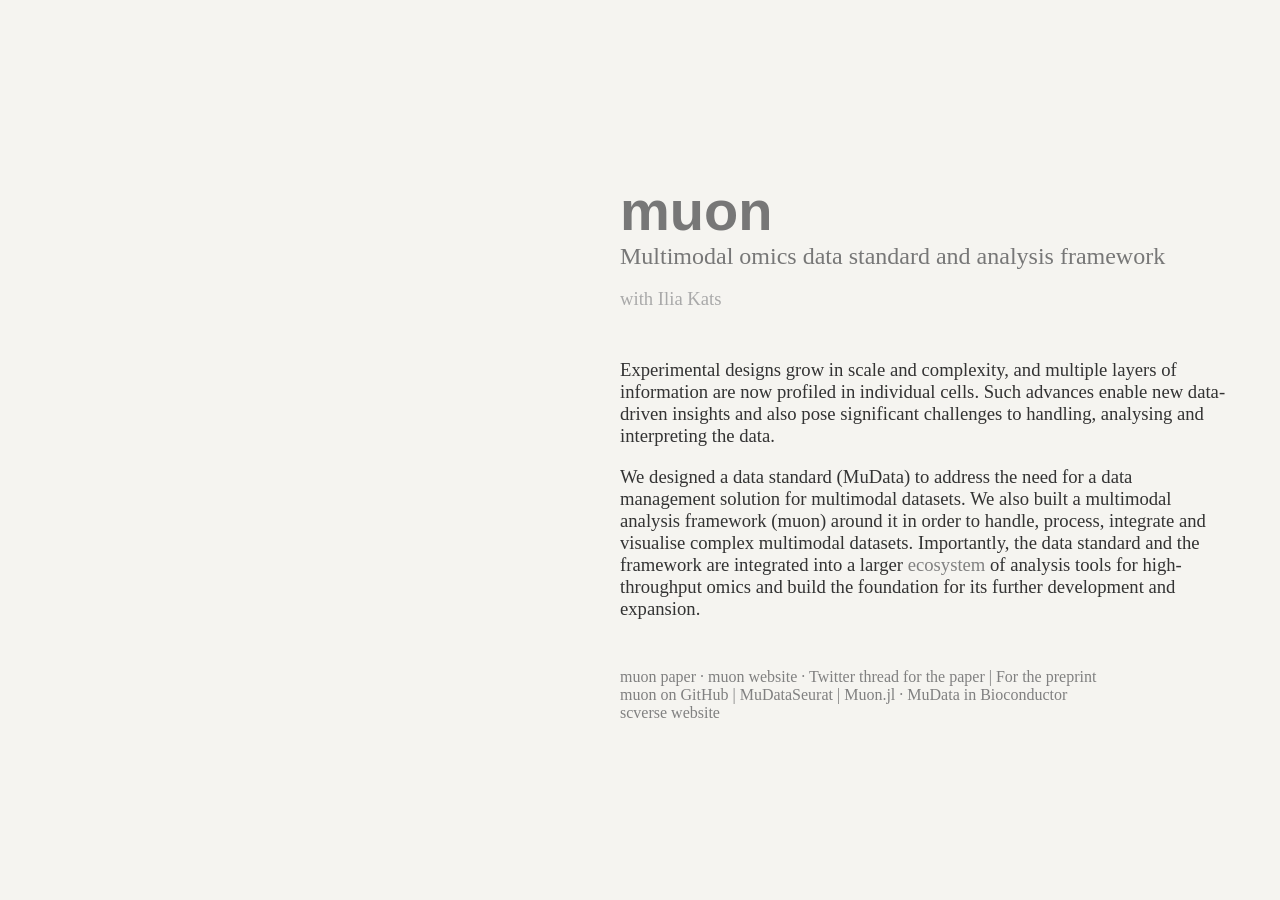
==== commit 450c411c: "Design refresh - Add scverse project and paper - Tiles for projects instead of text - Better mobile " ====
--- a/projects/muon/index.html
+++ b/projects/muon/index.html
@@ -30,7 +30,7 @@
             </div>
             <div class="pub_links"> 
               <a href="https://genomebiology.biomedcentral.com/articles/10.1186/s13059-021-02577-8" target="_blank" class="ppr">muon paper</a> &middot;
-              <a href="https://muon.scvsere.org/" target="_blank">muon website</a> &middot;
+              <a href="https://muon.scverse.org/" target="_blank">muon website</a> &middot;
               <a href="https://twitter.com/gtcaa/status/1490678609467654146" target="_blank" class="twt">Twitter thread for the paper</a> |
               <a href="https://twitter.com/gtcaa/status/1400152962471796738" target="_blank" class="twt">For the preprint</a> <br/>
               <a href="https://github.com/scverse/muon" target="_blank">muon on GitHub</a> |
--- a/projects/muon/styles.css
+++ b/projects/muon/styles.css
@@ -1,145 +1,175 @@
-html, body {
+html,
+body {
   width: 100%;
   height: 100%;
   margin: 0;
 }
-html #wrapper, body #wrapper {
+html #wrapper,
+body #wrapper {
   width: 100%;
   height: 100%;
 }
-html #wrapper #content, body #wrapper #content {
+html #wrapper #content,
+body #wrapper #content {
   display: flex;
   flex-direction: row;
   align-self: center;
   justify-content: center;
   width: 100%;
   height: 100%;
-  background-image: url(cover.svg);
-  background-repeat: no-repeat;
-  background-size: cover;
-  background-position: left top;
+  background-color: #f5f4f0;
   transition: all 1s ease-in-out;
 }
-@media only screen and (max-width: 1000px) {
-  html #wrapper #content, body #wrapper #content {
-    background-image: none;
-  }
-}
-@media only screen and (max-aspect-ratio: 7/8) {
-  html #wrapper #content, body #wrapper #content {
-    background-image: none;
-  }
-}
-html #wrapper #content #left, body #wrapper #content #left {
+html #wrapper #content #left,
+body #wrapper #content #left {
   width: 50%;
   height: 100%;
 }
 @media only screen and (max-width: 1000px) {
-  html #wrapper #content #left, body #wrapper #content #left {
+  html #wrapper #content #left,
+body #wrapper #content #left {
     width: 10%;
   }
 }
 @media only screen and (max-aspect-ratio: 7/8) {
-  html #wrapper #content #left, body #wrapper #content #left {
+  html #wrapper #content #left,
+body #wrapper #content #left {
     width: 10%;
   }
 }
-html #wrapper #content #right, body #wrapper #content #right {
+html #wrapper #content #right,
+body #wrapper #content #right {
   display: flex;
   width: 50%;
   height: 100%;
 }
 @media only screen and (max-width: 1000px) {
-  html #wrapper #content #right, body #wrapper #content #right {
+  html #wrapper #content #right,
+body #wrapper #content #right {
     width: 90%;
   }
 }
 @media only screen and (max-aspect-ratio: 7/8) {
-  html #wrapper #content #right, body #wrapper #content #right {
+  html #wrapper #content #right,
+body #wrapper #content #right {
     width: 90%;
   }
 }
-html #wrapper #content #right #right_content, body #wrapper #content #right #right_content {
+html #wrapper #content #right #right_content,
+body #wrapper #content #right #right_content {
   align-self: center;
   padding: 10px 50px 10px 10px;
   margin-left: -30px;
 }
-html #wrapper #content #right #right_content #summary_title, body #wrapper #content #right #right_content #summary_title {
+html #wrapper #content #right #right_content #summary_title,
+body #wrapper #content #right #right_content #summary_title {
   font-size: 42pt;
   font-family: Roboto, sans-serif, monospace;
   font-weight: 800;
   color: #777777;
   padding: 0;
 }
-html #wrapper #content #right #right_content #summary_subtitle, body #wrapper #content #right #right_content #summary_subtitle {
+html #wrapper #content #right #right_content #summary_subtitle,
+body #wrapper #content #right #right_content #summary_subtitle {
   font-size: 18pt;
   font-family: serif;
   font-weight: 100;
   color: #777777;
   padding: 0;
 }
-html #wrapper #content #right #right_content #summary_subtitle .contributors, body #wrapper #content #right #right_content #summary_subtitle .contributors {
+html #wrapper #content #right #right_content #summary_subtitle .contributors,
+body #wrapper #content #right #right_content #summary_subtitle .contributors {
   font-size: 14pt;
   text-decoration: none;
   pointer-events: auto;
   margin-top: 1em;
   color: darkgrey;
 }
-html #wrapper #content #right #right_content #summary_subtitle .contributors a:hover, html #wrapper #content #right #right_content #summary_subtitle .contributors a:visited, html #wrapper #content #right #right_content #summary_subtitle .contributors a:link, html #wrapper #content #right #right_content #summary_subtitle .contributors a:active, body #wrapper #content #right #right_content #summary_subtitle .contributors a:hover, body #wrapper #content #right #right_content #summary_subtitle .contributors a:visited, body #wrapper #content #right #right_content #summary_subtitle .contributors a:link, body #wrapper #content #right #right_content #summary_subtitle .contributors a:active {
+html #wrapper #content #right #right_content #summary_subtitle .contributors a:hover,
+html #wrapper #content #right #right_content #summary_subtitle .contributors a:visited,
+html #wrapper #content #right #right_content #summary_subtitle .contributors a:link,
+html #wrapper #content #right #right_content #summary_subtitle .contributors a:active,
+body #wrapper #content #right #right_content #summary_subtitle .contributors a:hover,
+body #wrapper #content #right #right_content #summary_subtitle .contributors a:visited,
+body #wrapper #content #right #right_content #summary_subtitle .contributors a:link,
+body #wrapper #content #right #right_content #summary_subtitle .contributors a:active {
   text-decoration: none;
   color: grey;
 }
-html #wrapper #content #right #right_content #summary_subtitle .contributors a, body #wrapper #content #right #right_content #summary_subtitle .contributors a {
+html #wrapper #content #right #right_content #summary_subtitle .contributors a,
+body #wrapper #content #right #right_content #summary_subtitle .contributors a {
   color: grey;
 }
-html #wrapper #content #right #right_content #summary_subtitle .contributors a:hover, body #wrapper #content #right #right_content #summary_subtitle .contributors a:hover {
+html #wrapper #content #right #right_content #summary_subtitle .contributors a:hover,
+body #wrapper #content #right #right_content #summary_subtitle .contributors a:hover {
   color: black;
 }
-html #wrapper #content #right #right_content #summary_subtitle .contributors .twt:visited, body #wrapper #content #right #right_content #summary_subtitle .contributors .twt:visited {
+html #wrapper #content #right #right_content #summary_subtitle .contributors .twt:visited,
+body #wrapper #content #right #right_content #summary_subtitle .contributors .twt:visited {
   color: darkgrey;
 }
-html #wrapper #content #right #right_content #summary_subtitle .contributors .twt:hover, body #wrapper #content #right #right_content #summary_subtitle .contributors .twt:hover {
-  color: #38A1F3;
+html #wrapper #content #right #right_content #summary_subtitle .contributors .twt:hover,
+body #wrapper #content #right #right_content #summary_subtitle .contributors .twt:hover {
+  color: #38a1f3;
 }
-html #wrapper #content #right #right_content #summary_text, body #wrapper #content #right #right_content #summary_text {
+html #wrapper #content #right #right_content #summary_text,
+body #wrapper #content #right #right_content #summary_text {
   font-size: 14pt;
   padding: 30px 0;
   font-family: serif;
   color: #333333;
   max-width: 700px;
 }
-html #wrapper #content #right #right_content a, body #wrapper #content #right #right_content a {
+html #wrapper #content #right #right_content a,
+body #wrapper #content #right #right_content a {
   text-decoration: none;
   color: grey;
 }
-html #wrapper #content #right #right_content a:visited, html #wrapper #content #right #right_content a:link, html #wrapper #content #right #right_content a:active, body #wrapper #content #right #right_content a:visited, body #wrapper #content #right #right_content a:link, body #wrapper #content #right #right_content a:active {
+html #wrapper #content #right #right_content a:visited, html #wrapper #content #right #right_content a:link, html #wrapper #content #right #right_content a:active,
+body #wrapper #content #right #right_content a:visited,
+body #wrapper #content #right #right_content a:link,
+body #wrapper #content #right #right_content a:active {
   color: grey;
 }
-html #wrapper #content #right #right_content a:hover, body #wrapper #content #right #right_content a:hover {
+html #wrapper #content #right #right_content a:hover,
+body #wrapper #content #right #right_content a:hover {
   color: black;
 }
-html #wrapper #content #right #right_content .pub_links, body #wrapper #content #right #right_content .pub_links {
+html #wrapper #content #right #right_content .pub_links,
+body #wrapper #content #right #right_content .pub_links {
   position: relative;
   text-decoration: none;
   color: grey;
 }
-html #wrapper #content #right #right_content .pub_links a:hover, html #wrapper #content #right #right_content .pub_links a:visited, html #wrapper #content #right #right_content .pub_links a:link, html #wrapper #content #right #right_content .pub_links a:active, body #wrapper #content #right #right_content .pub_links a:hover, body #wrapper #content #right #right_content .pub_links a:visited, body #wrapper #content #right #right_content .pub_links a:link, body #wrapper #content #right #right_content .pub_links a:active {
+html #wrapper #content #right #right_content .pub_links a:hover,
+html #wrapper #content #right #right_content .pub_links a:visited,
+html #wrapper #content #right #right_content .pub_links a:link,
+html #wrapper #content #right #right_content .pub_links a:active,
+body #wrapper #content #right #right_content .pub_links a:hover,
+body #wrapper #content #right #right_content .pub_links a:visited,
+body #wrapper #content #right #right_content .pub_links a:link,
+body #wrapper #content #right #right_content .pub_links a:active {
   color: grey;
 }
-html #wrapper #content #right #right_content .pub_links a, body #wrapper #content #right #right_content .pub_links a {
+html #wrapper #content #right #right_content .pub_links a,
+body #wrapper #content #right #right_content .pub_links a {
   color: grey;
 }
-html #wrapper #content #right #right_content .pub_links a:hover, body #wrapper #content #right #right_content .pub_links a:hover {
+html #wrapper #content #right #right_content .pub_links a:hover,
+body #wrapper #content #right #right_content .pub_links a:hover {
   color: black;
 }
-html #wrapper #content #right #right_content .pub_links .ppr:hover, body #wrapper #content #right #right_content .pub_links .ppr:hover {
+html #wrapper #content #right #right_content .pub_links .ppr:hover,
+body #wrapper #content #right #right_content .pub_links .ppr:hover {
   color: red;
 }
-html #wrapper #content #right #right_content .pub_links .twt:hover, body #wrapper #content #right #right_content .pub_links .twt:hover {
-  color: #38A1F3;
+html #wrapper #content #right #right_content .pub_links .twt:hover,
+body #wrapper #content #right #right_content .pub_links .twt:hover {
+  color: #38a1f3;
 }
-html #wrapper #content #right #right_content .pub_links .bioc:hover, body #wrapper #content #right #right_content .pub_links .bioc:hover {
-  color: #73B93D;
+html #wrapper #content #right #right_content .pub_links .bioc:hover,
+body #wrapper #content #right #right_content .pub_links .bioc:hover {
+  color: #73b93d;
 }
 
 /*# sourceMappingURL=styles.css.map */
